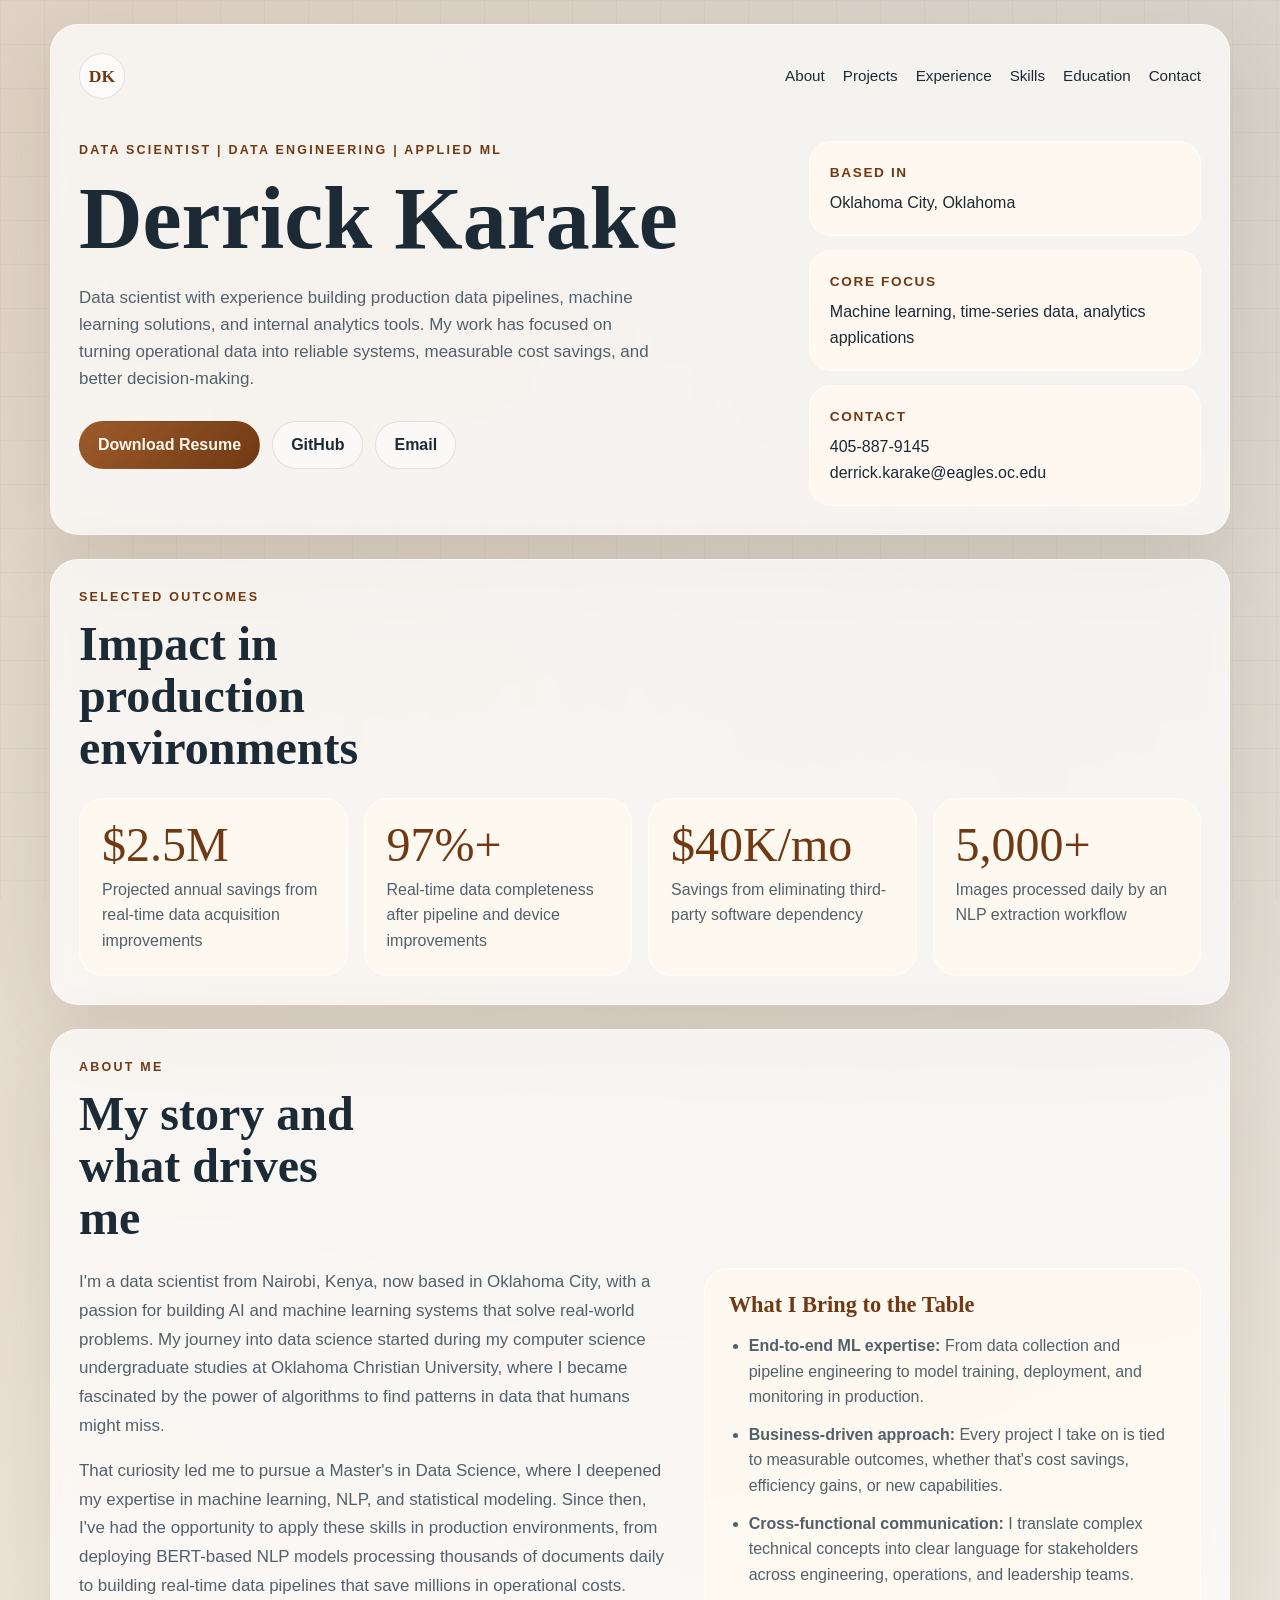
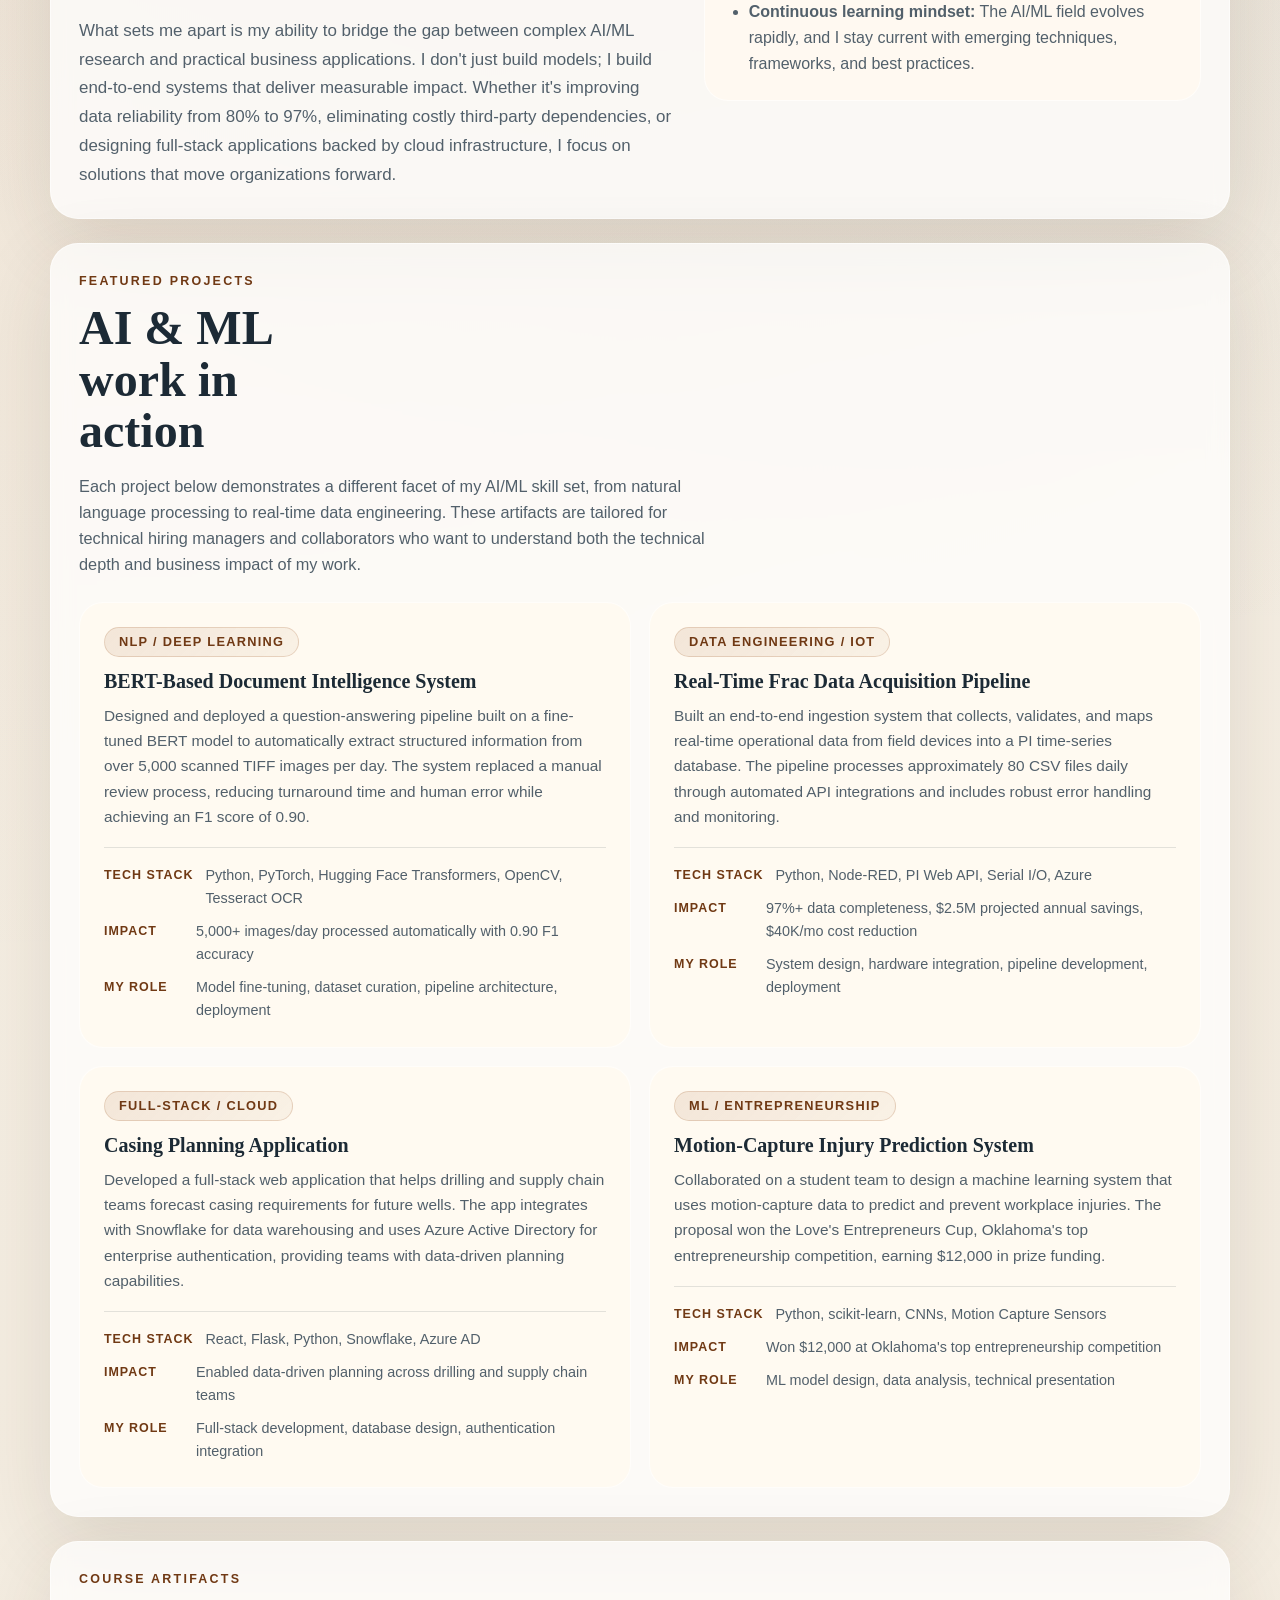
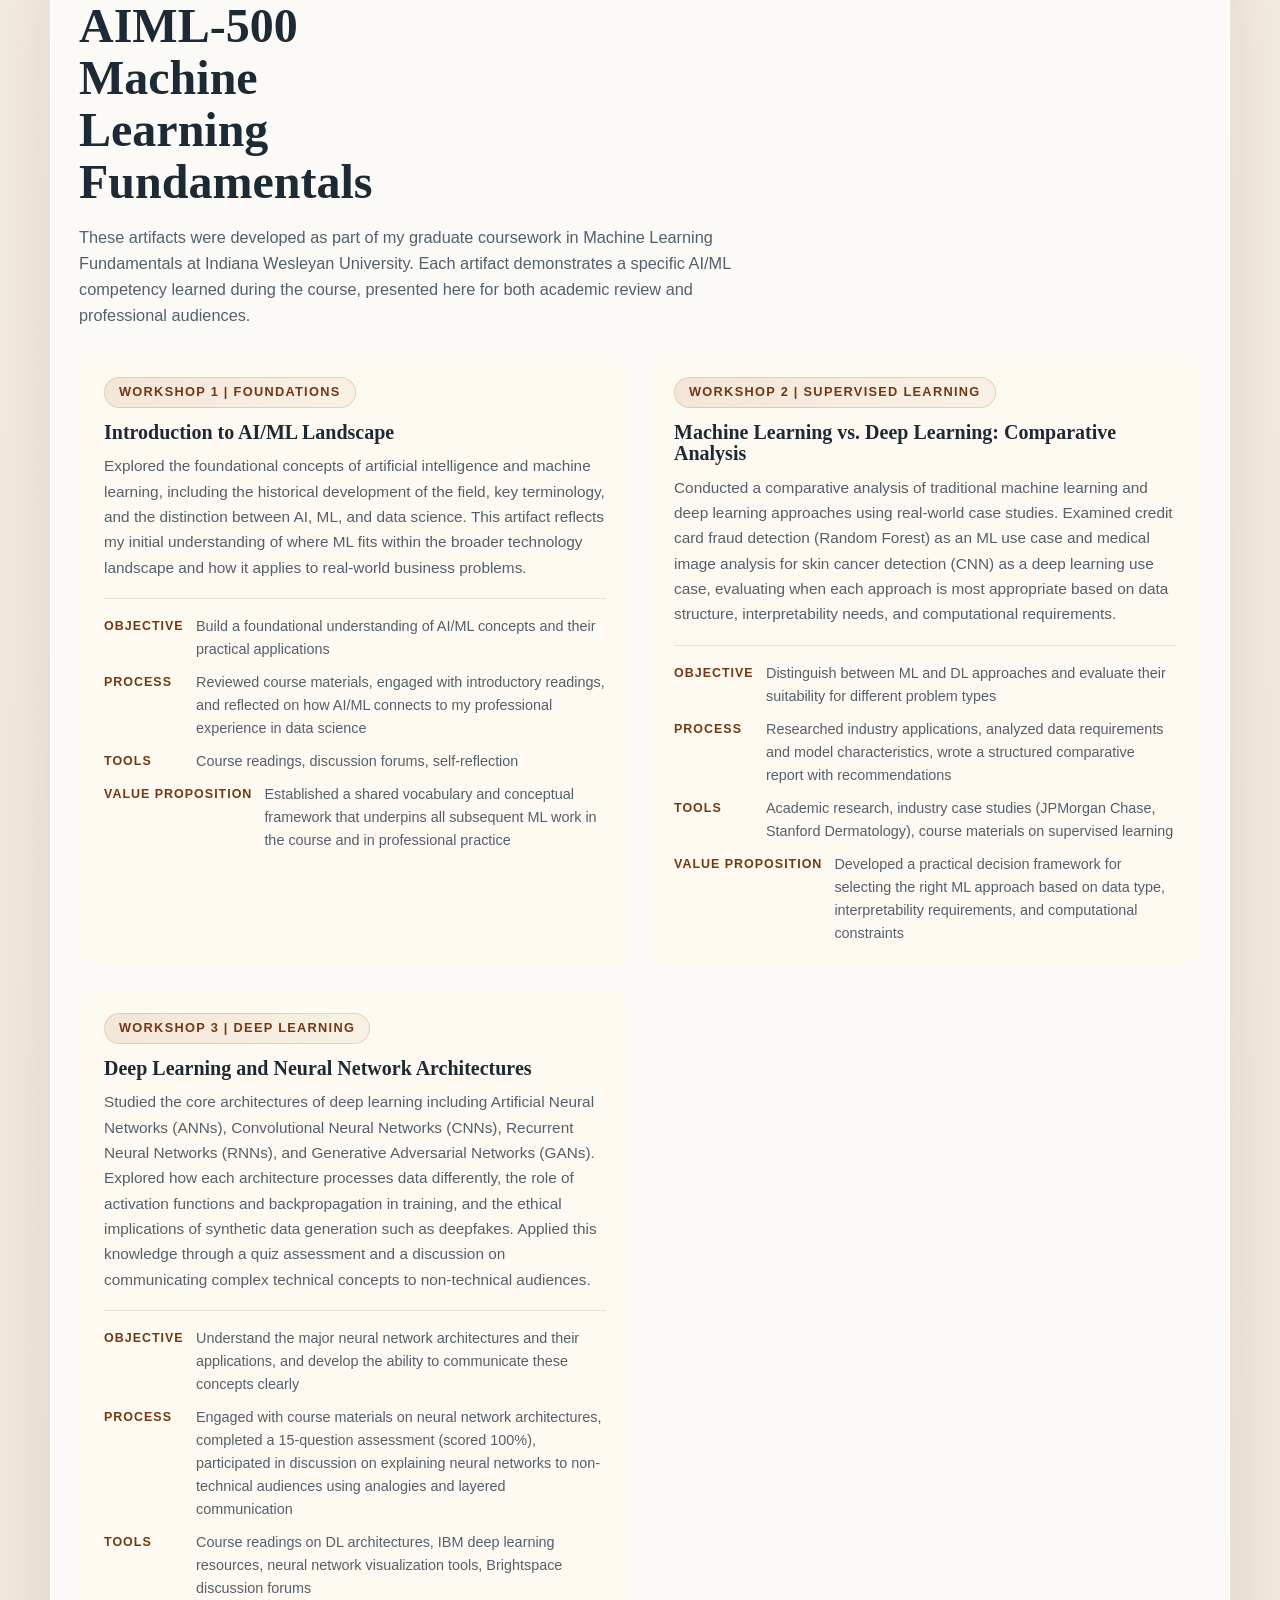
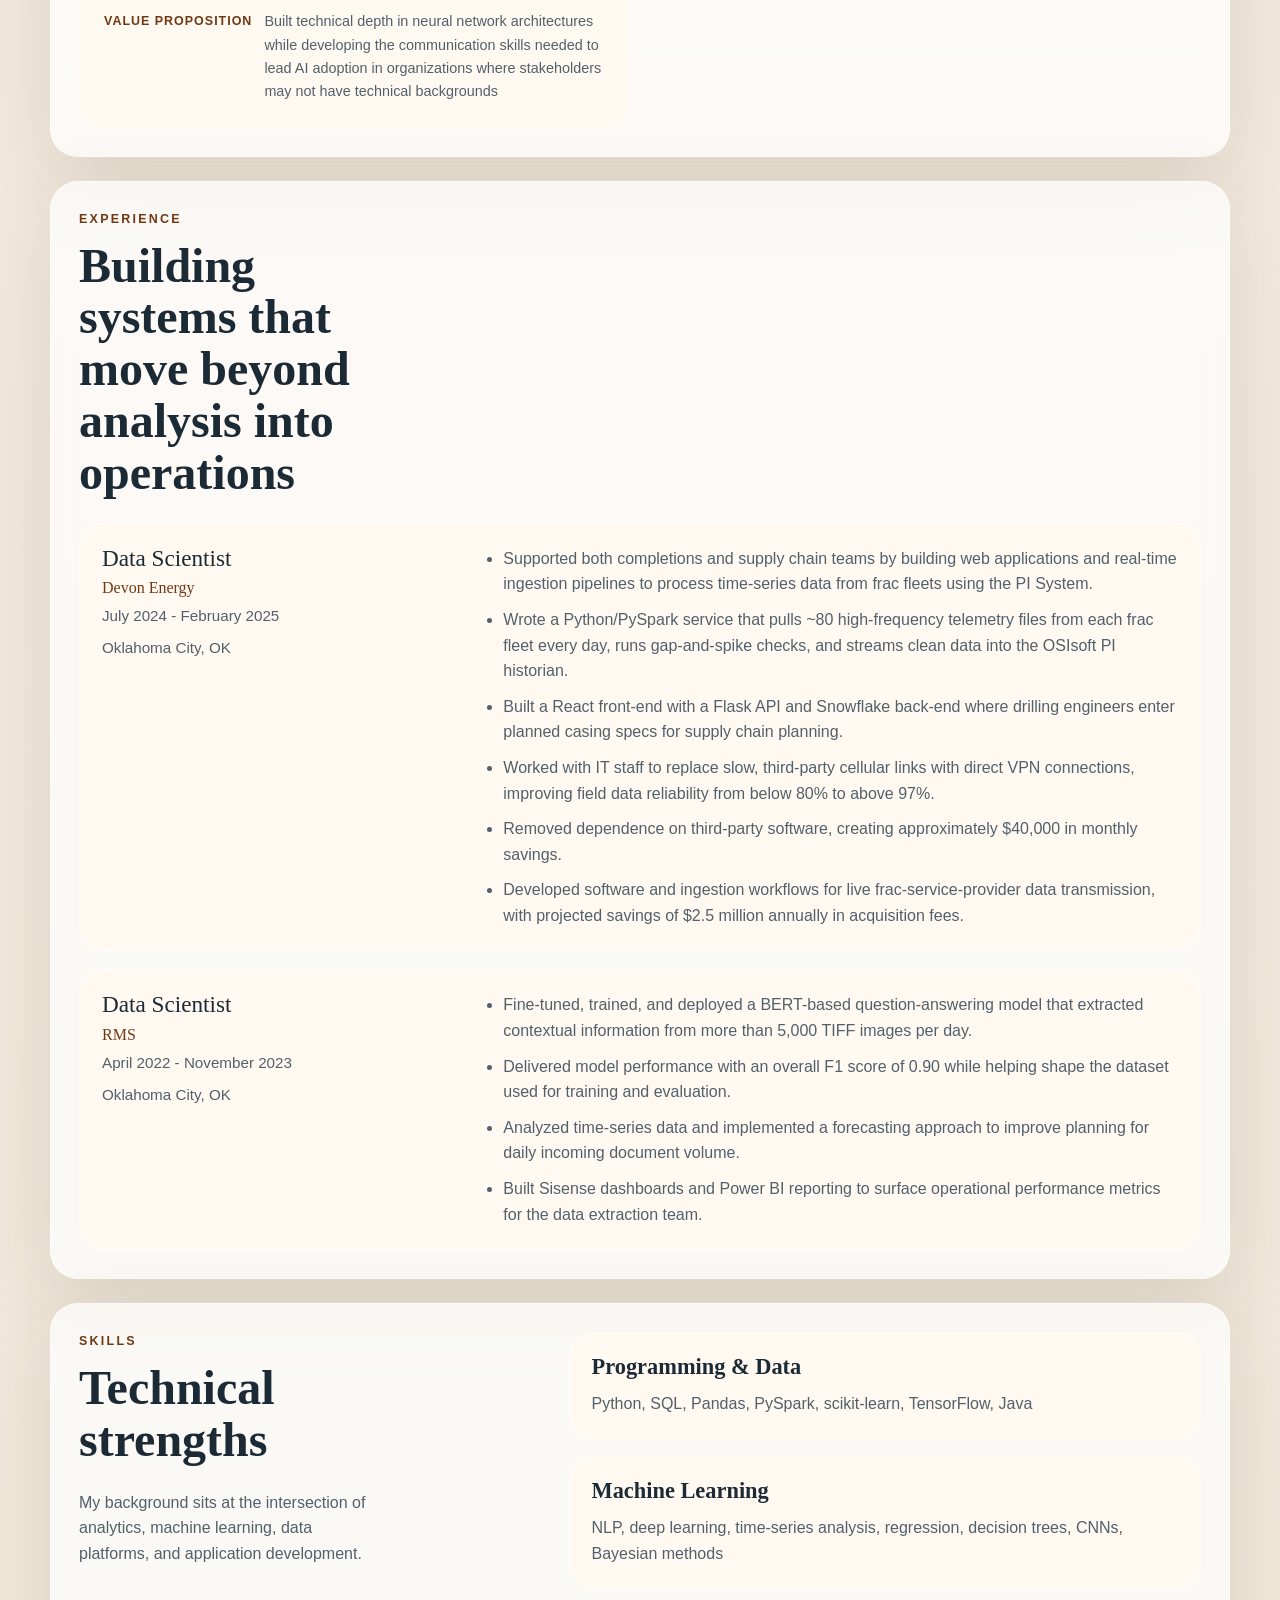
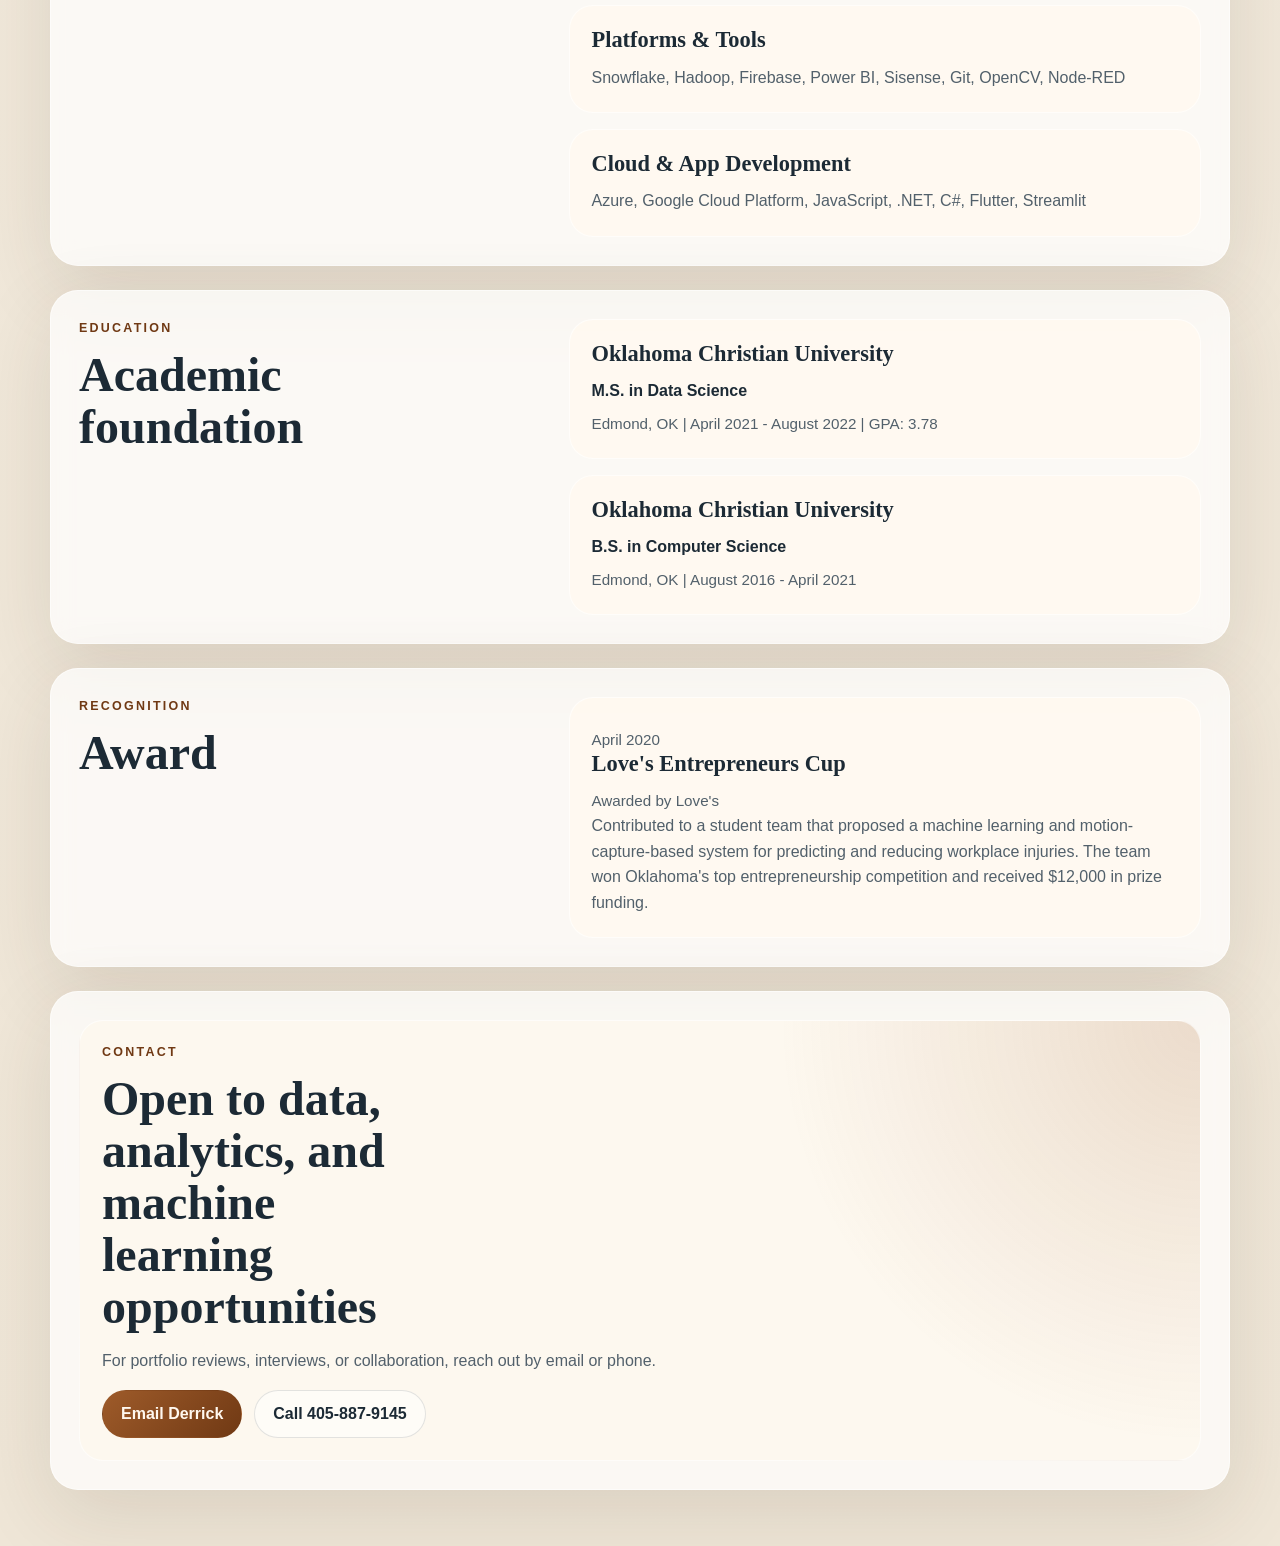
==== index.html @ adbef2c6 "Add Course Artifacts section with Workshop 1-3 artifacts" ====
<!DOCTYPE html>
<html lang="en">
  <head>
    <meta charset="UTF-8" />
    <meta name="viewport" content="width=device-width, initial-scale=1.0" />
    <title>Derrick Karake | Data Scientist Portfolio</title>
    <meta
      name="description"
      content="Portfolio website for Derrick Karake, a data scientist focused on machine learning, data engineering, and analytics applications."
    />
    <link rel="stylesheet" href="./styles.css" />
  </head>
  <body>
    <div class="page-shell">
      <header class="hero">
        <nav class="topbar" aria-label="Primary">
          <span class="brand">DK</span>
          <div class="topbar-links">
            <a href="#about">About</a>
            <a href="#projects">Projects</a>
            <a href="#experience">Experience</a>
            <a href="#skills">Skills</a>
            <a href="#education">Education</a>
            <a href="#contact">Contact</a>
          </div>
        </nav>

        <div class="hero-grid">
          <div class="hero-copy">
            <p class="eyebrow">Data Scientist | Data Engineering | Applied ML</p>
            <h1>Derrick Karake</h1>
            <p class="hero-summary">
              Data scientist with experience building production data pipelines,
              machine learning solutions, and internal analytics tools. My work
              has focused on turning operational data into reliable systems,
              measurable cost savings, and better decision-making.
            </p>

            <div class="hero-actions">
              <a class="button button-primary" href="./Derrick_Karake_Resume.pdf" target="_blank" rel="noreferrer">
                Download Resume
              </a>
              <a class="button button-secondary" href="https://github.com/derrickkarake" target="_blank" rel="noreferrer">
                GitHub
              </a>
              <a class="button button-secondary" href="mailto:derrick.karake@eagles.oc.edu">
                Email
              </a>
            </div>
          </div>

          <aside class="hero-panel">
            <div class="panel-card">
              <p class="panel-label">Based In</p>
              <p class="panel-value">Oklahoma City, Oklahoma</p>
            </div>
            <div class="panel-card">
              <p class="panel-label">Core Focus</p>
              <p class="panel-value">Machine learning, time-series data, analytics applications</p>
            </div>
            <div class="panel-card">
              <p class="panel-label">Contact</p>
              <p class="panel-value">
                <a href="tel:+14058879145">405-887-9145</a><br />
                <a href="mailto:derrick.karake@eagles.oc.edu">derrick.karake@eagles.oc.edu</a>
              </p>
            </div>
          </aside>
        </div>
      </header>

      <main>
        <section class="metrics-section" aria-label="Selected results">
          <div class="section-heading">
            <p class="eyebrow">Selected Outcomes</p>
            <h2>Impact in production environments</h2>
          </div>

          <div class="metrics-grid">
            <article class="metric-card">
              <p class="metric-value">$2.5M</p>
              <p class="metric-label">Projected annual savings from real-time data acquisition improvements</p>
            </article>
            <article class="metric-card">
              <p class="metric-value">97%+</p>
              <p class="metric-label">Real-time data completeness after pipeline and device improvements</p>
            </article>
            <article class="metric-card">
              <p class="metric-value">$40K/mo</p>
              <p class="metric-label">Savings from eliminating third-party software dependency</p>
            </article>
            <article class="metric-card">
              <p class="metric-value">5,000+</p>
              <p class="metric-label">Images processed daily by an NLP extraction workflow</p>
            </article>
          </div>
        </section>

        <section class="content-section" id="about">
          <div class="section-heading">
            <p class="eyebrow">About Me</p>
            <h2>My story and what drives me</h2>
          </div>
          <div class="about-content">
            <div class="about-narrative">
              <p>
                I'm a data scientist from Nairobi, Kenya, now based in Oklahoma City, with a passion for building AI and machine learning systems that solve real-world problems. My journey into data science started during my computer science undergraduate studies at Oklahoma Christian University, where I became fascinated by the power of algorithms to find patterns in data that humans might miss.
              </p>
              <p>
                That curiosity led me to pursue a Master's in Data Science, where I deepened my expertise in machine learning, NLP, and statistical modeling. Since then, I've had the opportunity to apply these skills in production environments, from deploying BERT-based NLP models processing thousands of documents daily to building real-time data pipelines that save millions in operational costs.
              </p>
              <p>
                What sets me apart is my ability to bridge the gap between complex AI/ML research and practical business applications. I don't just build models; I build end-to-end systems that deliver measurable impact. Whether it's improving data reliability from 80% to 97%, eliminating costly third-party dependencies, or designing full-stack applications backed by cloud infrastructure, I focus on solutions that move organizations forward.
              </p>
            </div>
            <div class="value-proposition">
              <h3>What I Bring to the Table</h3>
              <ul>
                <li><strong>End-to-end ML expertise:</strong> From data collection and pipeline engineering to model training, deployment, and monitoring in production.</li>
                <li><strong>Business-driven approach:</strong> Every project I take on is tied to measurable outcomes, whether that's cost savings, efficiency gains, or new capabilities.</li>
                <li><strong>Cross-functional communication:</strong> I translate complex technical concepts into clear language for stakeholders across engineering, operations, and leadership teams.</li>
                <li><strong>Continuous learning mindset:</strong> The AI/ML field evolves rapidly, and I stay current with emerging techniques, frameworks, and best practices.</li>
              </ul>
            </div>
          </div>
        </section>

        <section class="content-section" id="projects">
          <div class="section-heading">
            <p class="eyebrow">Featured Projects</p>
            <h2>AI &amp; ML work in action</h2>
          </div>
          <p class="section-intro">
            Each project below demonstrates a different facet of my AI/ML skill set, from natural language processing to real-time data engineering. These artifacts are tailored for technical hiring managers and collaborators who want to understand both the technical depth and business impact of my work.
          </p>

          <div class="projects-grid">
            <article class="project-card">
              <div class="project-tag">NLP / Deep Learning</div>
              <h3>BERT-Based Document Intelligence System</h3>
              <p class="project-description">
                Designed and deployed a question-answering pipeline built on a fine-tuned BERT model to automatically extract structured information from over 5,000 scanned TIFF images per day. The system replaced a manual review process, reducing turnaround time and human error while achieving an F1 score of 0.90.
              </p>
              <div class="project-details">
                <div class="detail-item">
                  <span class="detail-label">Tech Stack</span>
                  <span class="detail-value">Python, PyTorch, Hugging Face Transformers, OpenCV, Tesseract OCR</span>
                </div>
                <div class="detail-item">
                  <span class="detail-label">Impact</span>
                  <span class="detail-value">5,000+ images/day processed automatically with 0.90 F1 accuracy</span>
                </div>
                <div class="detail-item">
                  <span class="detail-label">My Role</span>
                  <span class="detail-value">Model fine-tuning, dataset curation, pipeline architecture, deployment</span>
                </div>
              </div>
            </article>

            <article class="project-card">
              <div class="project-tag">Data Engineering / IoT</div>
              <h3>Real-Time Frac Data Acquisition Pipeline</h3>
              <p class="project-description">
                Built an end-to-end ingestion system that collects, validates, and maps real-time operational data from field devices into a PI time-series database. The pipeline processes approximately 80 CSV files daily through automated API integrations and includes robust error handling and monitoring.
              </p>
              <div class="project-details">
                <div class="detail-item">
                  <span class="detail-label">Tech Stack</span>
                  <span class="detail-value">Python, Node-RED, PI Web API, Serial I/O, Azure</span>
                </div>
                <div class="detail-item">
                  <span class="detail-label">Impact</span>
                  <span class="detail-value">97%+ data completeness, $2.5M projected annual savings, $40K/mo cost reduction</span>
                </div>
                <div class="detail-item">
                  <span class="detail-label">My Role</span>
                  <span class="detail-value">System design, hardware integration, pipeline development, deployment</span>
                </div>
              </div>
            </article>

            <article class="project-card">
              <div class="project-tag">Full-Stack / Cloud</div>
              <h3>Casing Planning Application</h3>
              <p class="project-description">
                Developed a full-stack web application that helps drilling and supply chain teams forecast casing requirements for future wells. The app integrates with Snowflake for data warehousing and uses Azure Active Directory for enterprise authentication, providing teams with data-driven planning capabilities.
              </p>
              <div class="project-details">
                <div class="detail-item">
                  <span class="detail-label">Tech Stack</span>
                  <span class="detail-value">React, Flask, Python, Snowflake, Azure AD</span>
                </div>
                <div class="detail-item">
                  <span class="detail-label">Impact</span>
                  <span class="detail-value">Enabled data-driven planning across drilling and supply chain teams</span>
                </div>
                <div class="detail-item">
                  <span class="detail-label">My Role</span>
                  <span class="detail-value">Full-stack development, database design, authentication integration</span>
                </div>
              </div>
            </article>

            <article class="project-card">
              <div class="project-tag">ML / Entrepreneurship</div>
              <h3>Motion-Capture Injury Prediction System</h3>
              <p class="project-description">
                Collaborated on a student team to design a machine learning system that uses motion-capture data to predict and prevent workplace injuries. The proposal won the Love's Entrepreneurs Cup, Oklahoma's top entrepreneurship competition, earning $12,000 in prize funding.
              </p>
              <div class="project-details">
                <div class="detail-item">
                  <span class="detail-label">Tech Stack</span>
                  <span class="detail-value">Python, scikit-learn, CNNs, Motion Capture Sensors</span>
                </div>
                <div class="detail-item">
                  <span class="detail-label">Impact</span>
                  <span class="detail-value">Won $12,000 at Oklahoma's top entrepreneurship competition</span>
                </div>
                <div class="detail-item">
                  <span class="detail-label">My Role</span>
                  <span class="detail-value">ML model design, data analysis, technical presentation</span>
                </div>
              </div>
            </article>
          </div>
        </section>

        <section class="content-section" id="course-artifacts">
          <div class="section-heading">
            <p class="eyebrow">Course Artifacts</p>
            <h2>AIML-500 Machine Learning Fundamentals</h2>
          </div>
          <p class="section-intro">
            These artifacts were developed as part of my graduate coursework in Machine Learning Fundamentals at Indiana Wesleyan University. Each artifact demonstrates a specific AI/ML competency learned during the course, presented here for both academic review and professional audiences.
          </p>

          <div class="projects-grid">
            <article class="project-card">
              <div class="project-tag">Workshop 1 | Foundations</div>
              <h3>Introduction to AI/ML Landscape</h3>
              <p class="project-description">
                Explored the foundational concepts of artificial intelligence and machine learning, including the historical development of the field, key terminology, and the distinction between AI, ML, and data science. This artifact reflects my initial understanding of where ML fits within the broader technology landscape and how it applies to real-world business problems.
              </p>
              <div class="project-details">
                <div class="detail-item">
                  <span class="detail-label">Objective</span>
                  <span class="detail-value">Build a foundational understanding of AI/ML concepts and their practical applications</span>
                </div>
                <div class="detail-item">
                  <span class="detail-label">Process</span>
                  <span class="detail-value">Reviewed course materials, engaged with introductory readings, and reflected on how AI/ML connects to my professional experience in data science</span>
                </div>
                <div class="detail-item">
                  <span class="detail-label">Tools</span>
                  <span class="detail-value">Course readings, discussion forums, self-reflection</span>
                </div>
                <div class="detail-item">
                  <span class="detail-label">Value Proposition</span>
                  <span class="detail-value">Established a shared vocabulary and conceptual framework that underpins all subsequent ML work in the course and in professional practice</span>
                </div>
              </div>
            </article>

            <article class="project-card">
              <div class="project-tag">Workshop 2 | Supervised Learning</div>
              <h3>Machine Learning vs. Deep Learning: Comparative Analysis</h3>
              <p class="project-description">
                Conducted a comparative analysis of traditional machine learning and deep learning approaches using real-world case studies. Examined credit card fraud detection (Random Forest) as an ML use case and medical image analysis for skin cancer detection (CNN) as a deep learning use case, evaluating when each approach is most appropriate based on data structure, interpretability needs, and computational requirements.
              </p>
              <div class="project-details">
                <div class="detail-item">
                  <span class="detail-label">Objective</span>
                  <span class="detail-value">Distinguish between ML and DL approaches and evaluate their suitability for different problem types</span>
                </div>
                <div class="detail-item">
                  <span class="detail-label">Process</span>
                  <span class="detail-value">Researched industry applications, analyzed data requirements and model characteristics, wrote a structured comparative report with recommendations</span>
                </div>
                <div class="detail-item">
                  <span class="detail-label">Tools</span>
                  <span class="detail-value">Academic research, industry case studies (JPMorgan Chase, Stanford Dermatology), course materials on supervised learning</span>
                </div>
                <div class="detail-item">
                  <span class="detail-label">Value Proposition</span>
                  <span class="detail-value">Developed a practical decision framework for selecting the right ML approach based on data type, interpretability requirements, and computational constraints</span>
                </div>
              </div>
            </article>

            <article class="project-card">
              <div class="project-tag">Workshop 3 | Deep Learning</div>
              <h3>Deep Learning and Neural Network Architectures</h3>
              <p class="project-description">
                Studied the core architectures of deep learning including Artificial Neural Networks (ANNs), Convolutional Neural Networks (CNNs), Recurrent Neural Networks (RNNs), and Generative Adversarial Networks (GANs). Explored how each architecture processes data differently, the role of activation functions and backpropagation in training, and the ethical implications of synthetic data generation such as deepfakes. Applied this knowledge through a quiz assessment and a discussion on communicating complex technical concepts to non-technical audiences.
              </p>
              <div class="project-details">
                <div class="detail-item">
                  <span class="detail-label">Objective</span>
                  <span class="detail-value">Understand the major neural network architectures and their applications, and develop the ability to communicate these concepts clearly</span>
                </div>
                <div class="detail-item">
                  <span class="detail-label">Process</span>
                  <span class="detail-value">Engaged with course materials on neural network architectures, completed a 15-question assessment (scored 100%), participated in discussion on explaining neural networks to non-technical audiences using analogies and layered communication</span>
                </div>
                <div class="detail-item">
                  <span class="detail-label">Tools</span>
                  <span class="detail-value">Course readings on DL architectures, IBM deep learning resources, neural network visualization tools, Brightspace discussion forums</span>
                </div>
                <div class="detail-item">
                  <span class="detail-label">Value Proposition</span>
                  <span class="detail-value">Built technical depth in neural network architectures while developing the communication skills needed to lead AI adoption in organizations where stakeholders may not have technical backgrounds</span>
                </div>
              </div>
            </article>
          </div>
        </section>

        <section class="content-section" id="experience">
          <div class="section-heading">
            <p class="eyebrow">Experience</p>
            <h2>Building systems that move beyond analysis into operations</h2>
          </div>

          <div class="timeline">
            <article class="timeline-item">
              <div class="timeline-meta">
                <p class="role">Data Scientist</p>
                <p class="company">Devon Energy</p>
                <p class="dates">July 2024 - February 2025</p>
                <p class="location">Oklahoma City, OK</p>
              </div>
              <div class="timeline-body">
                <ul>
                  <li>Supported both completions and supply chain teams by building web applications and real-time ingestion pipelines to process time-series data from frac fleets using the PI System.</li>
                  <li>Wrote a Python/PySpark service that pulls ~80 high-frequency telemetry files from each frac fleet every day, runs gap-and-spike checks, and streams clean data into the OSIsoft PI historian.</li>
                  <li>Built a React front-end with a Flask API and Snowflake back-end where drilling engineers enter planned casing specs for supply chain planning.</li>
                  <li>Worked with IT staff to replace slow, third-party cellular links with direct VPN connections, improving field data reliability from below 80% to above 97%.</li>
                  <li>Removed dependence on third-party software, creating approximately $40,000 in monthly savings.</li>
                  <li>Developed software and ingestion workflows for live frac-service-provider data transmission, with projected savings of $2.5 million annually in acquisition fees.</li>
                </ul>
              </div>
            </article>

            <article class="timeline-item">
              <div class="timeline-meta">
                <p class="role">Data Scientist</p>
                <p class="company">RMS</p>
                <p class="dates">April 2022 - November 2023</p>
                <p class="location">Oklahoma City, OK</p>
              </div>
              <div class="timeline-body">
                <ul>
                  <li>Fine-tuned, trained, and deployed a BERT-based question-answering model that extracted contextual information from more than 5,000 TIFF images per day.</li>
                  <li>Delivered model performance with an overall F1 score of 0.90 while helping shape the dataset used for training and evaluation.</li>
                  <li>Analyzed time-series data and implemented a forecasting approach to improve planning for daily incoming document volume.</li>
                  <li>Built Sisense dashboards and Power BI reporting to surface operational performance metrics for the data extraction team.</li>
                </ul>
              </div>
            </article>
          </div>
        </section>

        <section class="content-section split-layout" id="skills">
          <div>
            <div class="section-heading">
              <p class="eyebrow">Skills</p>
              <h2>Technical strengths</h2>
            </div>
            <p class="section-copy">
              My background sits at the intersection of analytics, machine learning,
              data platforms, and application development.
            </p>
          </div>

          <div class="skill-groups">
            <article class="skill-card">
              <h3>Programming & Data</h3>
              <p>Python, SQL, Pandas, PySpark, scikit-learn, TensorFlow, Java</p>
            </article>
            <article class="skill-card">
              <h3>Machine Learning</h3>
              <p>NLP, deep learning, time-series analysis, regression, decision trees, CNNs, Bayesian methods</p>
            </article>
            <article class="skill-card">
              <h3>Platforms & Tools</h3>
              <p>Snowflake, Hadoop, Firebase, Power BI, Sisense, Git, OpenCV, Node-RED</p>
            </article>
            <article class="skill-card">
              <h3>Cloud & App Development</h3>
              <p>Azure, Google Cloud Platform, JavaScript, .NET, C#, Flutter, Streamlit</p>
            </article>
          </div>
        </section>

        <section class="content-section split-layout" id="education">
          <div>
            <div class="section-heading">
              <p class="eyebrow">Education</p>
              <h2>Academic foundation</h2>
            </div>
          </div>

          <div class="education-list">
            <article class="education-card">
              <h3>Oklahoma Christian University</h3>
              <p class="education-degree">M.S. in Data Science</p>
              <p class="education-meta">Edmond, OK | April 2021 - August 2022 | GPA: 3.78</p>
            </article>

            <article class="education-card">
              <h3>Oklahoma Christian University</h3>
              <p class="education-degree">B.S. in Computer Science</p>
              <p class="education-meta">Edmond, OK | August 2016 - April 2021</p>
            </article>
          </div>
        </section>

        <section class="content-section split-layout">
          <div>
            <div class="section-heading">
              <p class="eyebrow">Recognition</p>
              <h2>Award</h2>
            </div>
          </div>

          <article class="award-card">
            <p class="award-date">April 2020</p>
            <h3>Love's Entrepreneurs Cup</h3>
            <p class="award-meta">Awarded by Love's</p>
            <p>
              Contributed to a student team that proposed a machine learning and motion-capture-based system for predicting and reducing workplace injuries. The team won Oklahoma's top entrepreneurship competition and received $12,000 in prize funding.
            </p>
          </article>
        </section>

        <section class="content-section contact-section" id="contact">
          <div class="contact-card">
            <p class="eyebrow">Contact</p>
            <h2>Open to data, analytics, and machine learning opportunities</h2>
            <p>
              For portfolio reviews, interviews, or collaboration, reach out by email or phone.
            </p>
            <div class="hero-actions">
              <a class="button button-primary" href="mailto:derrick.karake@eagles.oc.edu">
                Email Derrick
              </a>
              <a class="button button-secondary" href="tel:+14058879145">
                Call 405-887-9145
              </a>
            </div>
          </div>
        </section>
      </main>
    </div>
  </body>
</html>
---- styles.css ----
:root {
  --bg: #f3efe7;
  --bg-soft: rgba(255, 255, 255, 0.72);
  --panel: rgba(255, 250, 240, 0.84);
  --panel-strong: #fdf8ef;
  --ink: #1c2a35;
  --ink-muted: #52606b;
  --accent: #9e5b2a;
  --accent-deep: #703914;
  --line: rgba(28, 42, 53, 0.12);
  --shadow: 0 24px 80px rgba(56, 43, 27, 0.12);
}

* {
  box-sizing: border-box;
}

html {
  scroll-behavior: smooth;
}

body {
  margin: 0;
  color: var(--ink);
  background:
    radial-gradient(circle at top left, rgba(158, 91, 42, 0.16), transparent 32%),
    radial-gradient(circle at top right, rgba(31, 79, 112, 0.12), transparent 28%),
    linear-gradient(180deg, #f7f1e7 0%, #efe6d7 100%);
  font-family: "Avenir Next", "Segoe UI", sans-serif;
  line-height: 1.6;
}

body::before {
  content: "";
  position: fixed;
  inset: 0;
  background-image:
    linear-gradient(rgba(28, 42, 53, 0.03) 1px, transparent 1px),
    linear-gradient(90deg, rgba(28, 42, 53, 0.03) 1px, transparent 1px);
  background-size: 44px 44px;
  pointer-events: none;
  z-index: -1;
}

a {
  color: inherit;
  text-decoration: none;
}

p,
li {
  color: var(--ink-muted);
}

.page-shell {
  width: min(1180px, calc(100% - 32px));
  margin: 24px auto 56px;
}

.hero,
.content-section,
.metrics-section {
  backdrop-filter: blur(10px);
  background: var(--bg-soft);
  border: 1px solid rgba(255, 255, 255, 0.55);
  border-radius: 28px;
  box-shadow: var(--shadow);
}

.hero {
  padding: 28px;
}

.topbar {
  display: flex;
  justify-content: space-between;
  align-items: center;
  gap: 16px;
  margin-bottom: 42px;
}

.brand {
  display: inline-flex;
  align-items: center;
  justify-content: center;
  width: 46px;
  height: 46px;
  border-radius: 50%;
  border: 1px solid var(--line);
  background: rgba(255, 255, 255, 0.65);
  color: var(--accent-deep);
  font-family: "Iowan Old Style", "Palatino Linotype", serif;
  font-size: 1.1rem;
  font-weight: 700;
}

.topbar-links {
  display: flex;
  flex-wrap: wrap;
  justify-content: flex-end;
  gap: 18px;
}

.topbar-links a {
  position: relative;
  color: var(--ink);
  font-size: 0.95rem;
}

.topbar-links a::after {
  content: "";
  position: absolute;
  left: 0;
  bottom: -4px;
  width: 100%;
  height: 1px;
  background: currentColor;
  transform: scaleX(0);
  transform-origin: left;
  transition: transform 180ms ease;
}

.topbar-links a:hover::after,
.topbar-links a:focus-visible::after {
  transform: scaleX(1);
}

.hero-grid {
  display: grid;
  grid-template-columns: minmax(0, 1.7fr) minmax(300px, 0.95fr);
  gap: 28px;
}

.eyebrow {
  margin: 0 0 10px;
  color: var(--accent-deep);
  text-transform: uppercase;
  letter-spacing: 0.18em;
  font-size: 0.78rem;
  font-weight: 700;
}

h1,
h2,
h3,
.role,
.company {
  margin: 0;
  color: var(--ink);
  font-family: "Iowan Old Style", "Palatino Linotype", serif;
  line-height: 1.08;
}

h1 {
  font-size: clamp(3rem, 7vw, 5.5rem);
  margin-bottom: 18px;
}

h2 {
  font-size: clamp(2rem, 4vw, 3rem);
  max-width: 12ch;
}

h3 {
  font-size: 1.4rem;
  margin-bottom: 12px;
}

.hero-summary {
  max-width: 62ch;
  font-size: 1.06rem;
  margin-bottom: 28px;
}

.hero-actions {
  display: flex;
  flex-wrap: wrap;
  gap: 12px;
}

.button {
  display: inline-flex;
  align-items: center;
  justify-content: center;
  min-height: 48px;
  padding: 0 18px;
  border-radius: 999px;
  border: 1px solid transparent;
  font-weight: 600;
  transition:
    transform 180ms ease,
    background-color 180ms ease,
    border-color 180ms ease;
}

.button:hover,
.button:focus-visible {
  transform: translateY(-1px);
}

.button-primary {
  background: linear-gradient(135deg, var(--accent) 0%, var(--accent-deep) 100%);
  color: #fff8ef;
}

.button-secondary {
  background: rgba(255, 255, 255, 0.52);
  border-color: var(--line);
  color: var(--ink);
}

.hero-panel {
  display: grid;
  gap: 14px;
}

.panel-card {
  padding: 20px;
  background: var(--panel);
  border: 1px solid rgba(255, 255, 255, 0.6);
  border-radius: 22px;
}

.panel-label {
  margin: 0 0 6px;
  color: var(--accent-deep);
  font-size: 0.85rem;
  font-weight: 700;
  text-transform: uppercase;
  letter-spacing: 0.12em;
}

.panel-value {
  margin: 0;
  color: var(--ink);
  font-size: 1rem;
}

.metrics-section,
.content-section {
  margin-top: 24px;
  padding: 28px;
}

.section-heading {
  margin-bottom: 24px;
}

.metrics-grid {
  display: grid;
  grid-template-columns: repeat(4, minmax(0, 1fr));
  gap: 16px;
}

.metric-card,
.skill-card,
.education-card,
.award-card,
.contact-card,
.timeline-item {
  background: var(--panel);
  border: 1px solid rgba(255, 255, 255, 0.62);
  border-radius: 24px;
  padding: 22px;
}

.metric-value {
  margin: 0 0 8px;
  color: var(--accent-deep);
  font-family: "Iowan Old Style", "Palatino Linotype", serif;
  font-size: clamp(2rem, 5vw, 3rem);
  line-height: 1;
}

.metric-label {
  margin: 0;
}

.timeline {
  display: grid;
  gap: 18px;
}

.timeline-item {
  display: grid;
  grid-template-columns: minmax(200px, 0.75fr) minmax(0, 1.45fr);
  gap: 22px;
}

.role {
  font-size: 1.45rem;
}

.company {
  color: var(--accent-deep);
  font-size: 1rem;
  margin-top: 8px;
}

.dates,
.location,
.education-meta,
.award-date,
.award-meta {
  margin: 8px 0 0;
  font-size: 0.95rem;
}

.timeline-body ul {
  margin: 0;
  padding-left: 20px;
}

.timeline-body li + li {
  margin-top: 10px;
}

.split-layout {
  display: grid;
  grid-template-columns: minmax(0, 0.85fr) minmax(0, 1.15fr);
  gap: 22px;
  align-items: start;
}

.section-copy {
  max-width: 34ch;
  margin: 0;
}

.skill-groups,
.education-list {
  display: grid;
  gap: 16px;
}

.skill-card p,
.education-degree,
.award-card p:last-child {
  margin: 0;
}

.education-degree {
  color: var(--ink);
  font-weight: 600;
}

.contact-card {
  background:
    radial-gradient(circle at top right, rgba(158, 91, 42, 0.18), transparent 35%),
    var(--panel-strong);
}

.hero,
.metrics-section,
.content-section {
  animation: rise 560ms ease both;
}

@keyframes rise {
  from {
    opacity: 0;
    transform: translateY(18px);
  }
  to {
    opacity: 1;
    transform: translateY(0);
  }
}

/* About Section */
.about-content {
  display: grid;
  grid-template-columns: 1.2fr 1fr;
  gap: 28px;
  align-items: start;
}

.about-narrative p {
  margin: 0 0 16px;
  font-size: 1.06rem;
  line-height: 1.7;
}

.about-narrative p:last-child {
  margin-bottom: 0;
}

.value-proposition {
  background: var(--panel);
  border: 1px solid rgba(255, 255, 255, 0.62);
  border-radius: 24px;
  padding: 24px;
}

.value-proposition h3 {
  margin-bottom: 16px;
  color: var(--accent-deep);
}

.value-proposition ul {
  margin: 0;
  padding-left: 20px;
}

.value-proposition li {
  margin-bottom: 12px;
  line-height: 1.6;
}

.value-proposition li:last-child {
  margin-bottom: 0;
}

/* Projects Section */
.section-intro {
  max-width: 72ch;
  margin: -8px 0 24px;
  font-size: 1.02rem;
  color: var(--ink-muted);
}

.projects-grid {
  display: grid;
  grid-template-columns: repeat(2, 1fr);
  gap: 18px;
}

.project-card {
  background: var(--panel);
  border: 1px solid rgba(255, 255, 255, 0.62);
  border-radius: 24px;
  padding: 24px;
  transition: transform 180ms ease, box-shadow 180ms ease;
}

.project-card:hover {
  transform: translateY(-3px);
  box-shadow: 0 12px 40px rgba(56, 43, 27, 0.14);
}

.project-tag {
  display: inline-block;
  padding: 4px 14px;
  margin-bottom: 14px;
  background: linear-gradient(135deg, rgba(158, 91, 42, 0.12), rgba(158, 91, 42, 0.06));
  border: 1px solid rgba(158, 91, 42, 0.2);
  border-radius: 999px;
  color: var(--accent-deep);
  font-size: 0.8rem;
  font-weight: 700;
  text-transform: uppercase;
  letter-spacing: 0.1em;
}

.project-card h3 {
  font-size: 1.25rem;
  margin-bottom: 10px;
}

.project-description {
  margin: 0 0 18px;
  font-size: 0.96rem;
  line-height: 1.65;
}

.project-details {
  display: flex;
  flex-direction: column;
  gap: 10px;
  padding-top: 16px;
  border-top: 1px solid var(--line);
}

.detail-item {
  display: flex;
  gap: 12px;
  font-size: 0.9rem;
}

.detail-label {
  flex-shrink: 0;
  min-width: 80px;
  color: var(--accent-deep);
  font-weight: 700;
  font-size: 0.78rem;
  text-transform: uppercase;
  letter-spacing: 0.08em;
  padding-top: 2px;
}

.detail-value {
  color: var(--ink-muted);
}

@media (max-width: 920px) {
  .hero-grid,
  .timeline-item,
  .split-layout,
  .metrics-grid,
  .about-content,
  .projects-grid {
    grid-template-columns: 1fr;
  }

  h2 {
    max-width: none;
  }
}

@media (max-width: 640px) {
  .page-shell {
    width: min(100% - 18px, 100%);
    margin: 10px auto 30px;
  }

  .hero,
  .metrics-section,
  .content-section {
    padding: 20px;
    border-radius: 22px;
  }

  .topbar {
    margin-bottom: 28px;
  }

  .topbar-links {
    gap: 12px;
  }

  h1 {
    font-size: clamp(2.5rem, 16vw, 4rem);
  }
}

@media (prefers-reduced-motion: reduce) {
  html {
    scroll-behavior: auto;
  }

  *,
  *::before,
  *::after {
    animation: none !important;
    transition: none !important;
  }
}
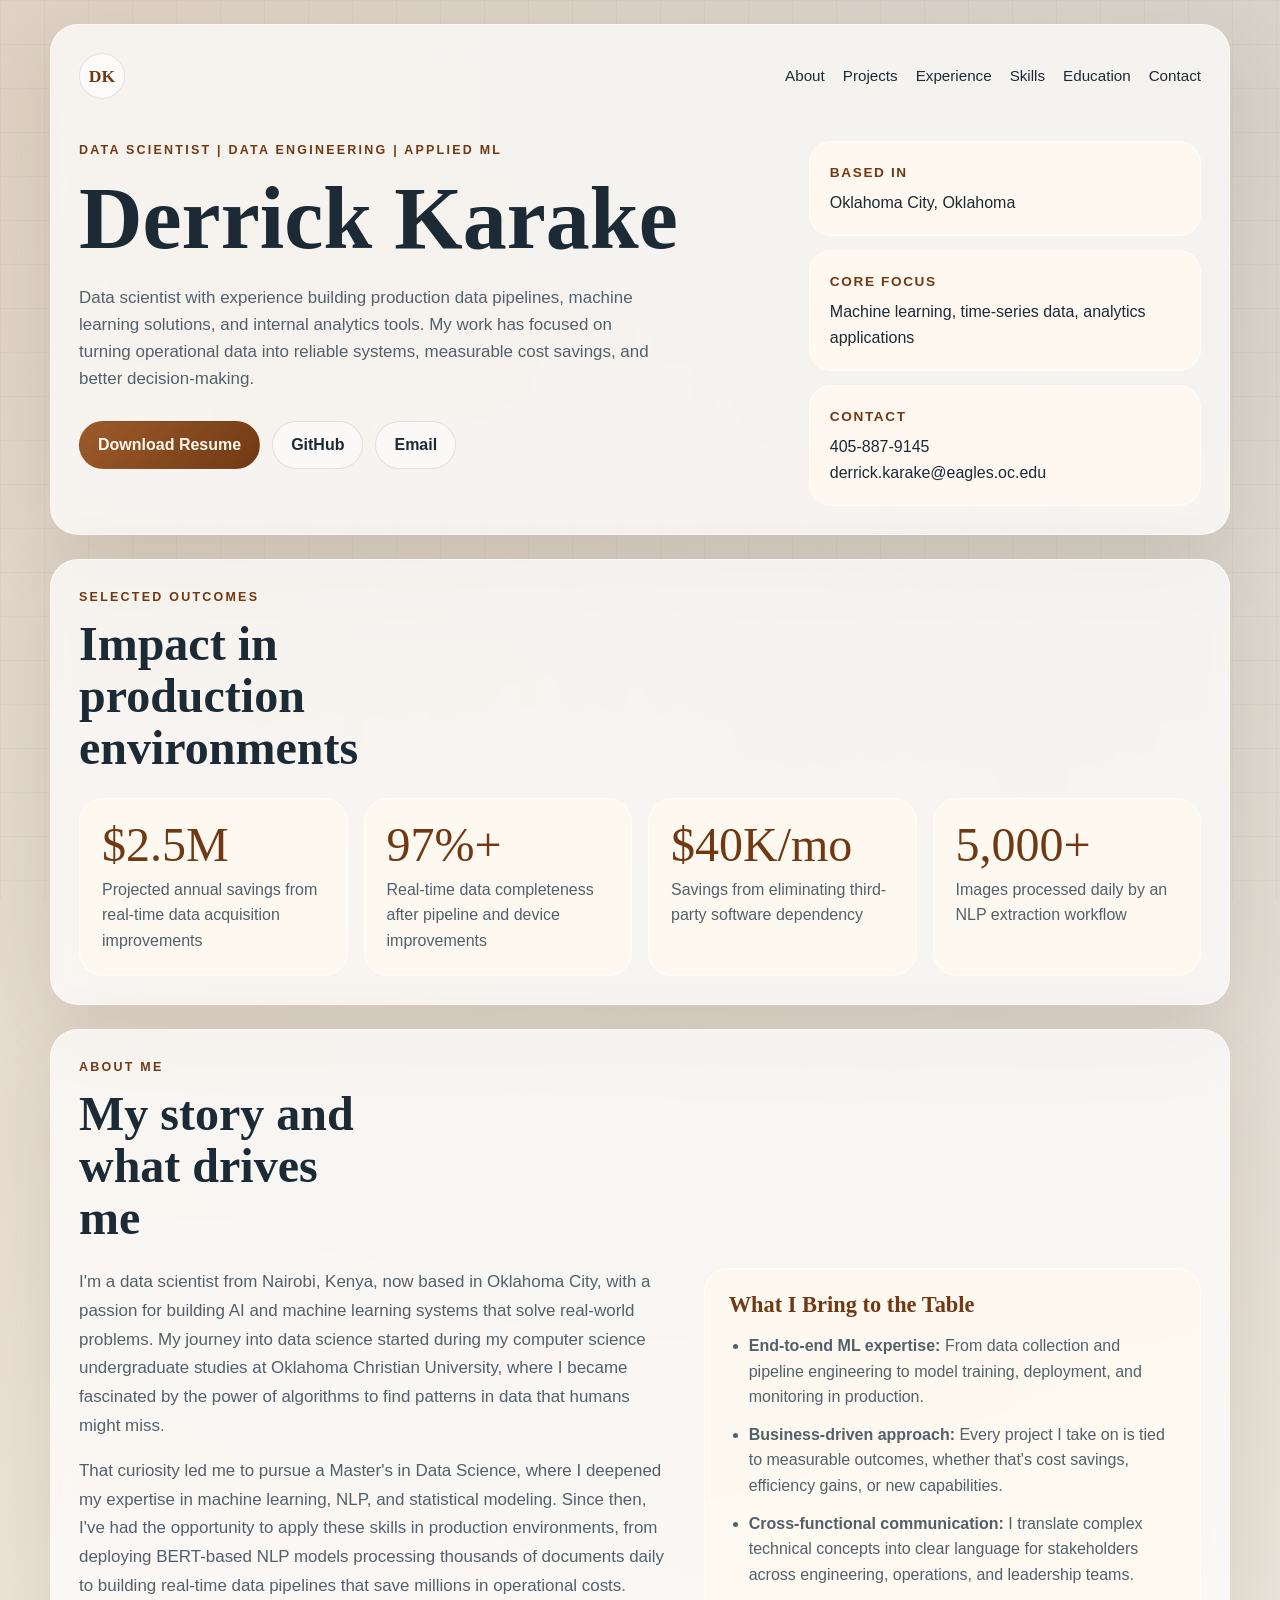
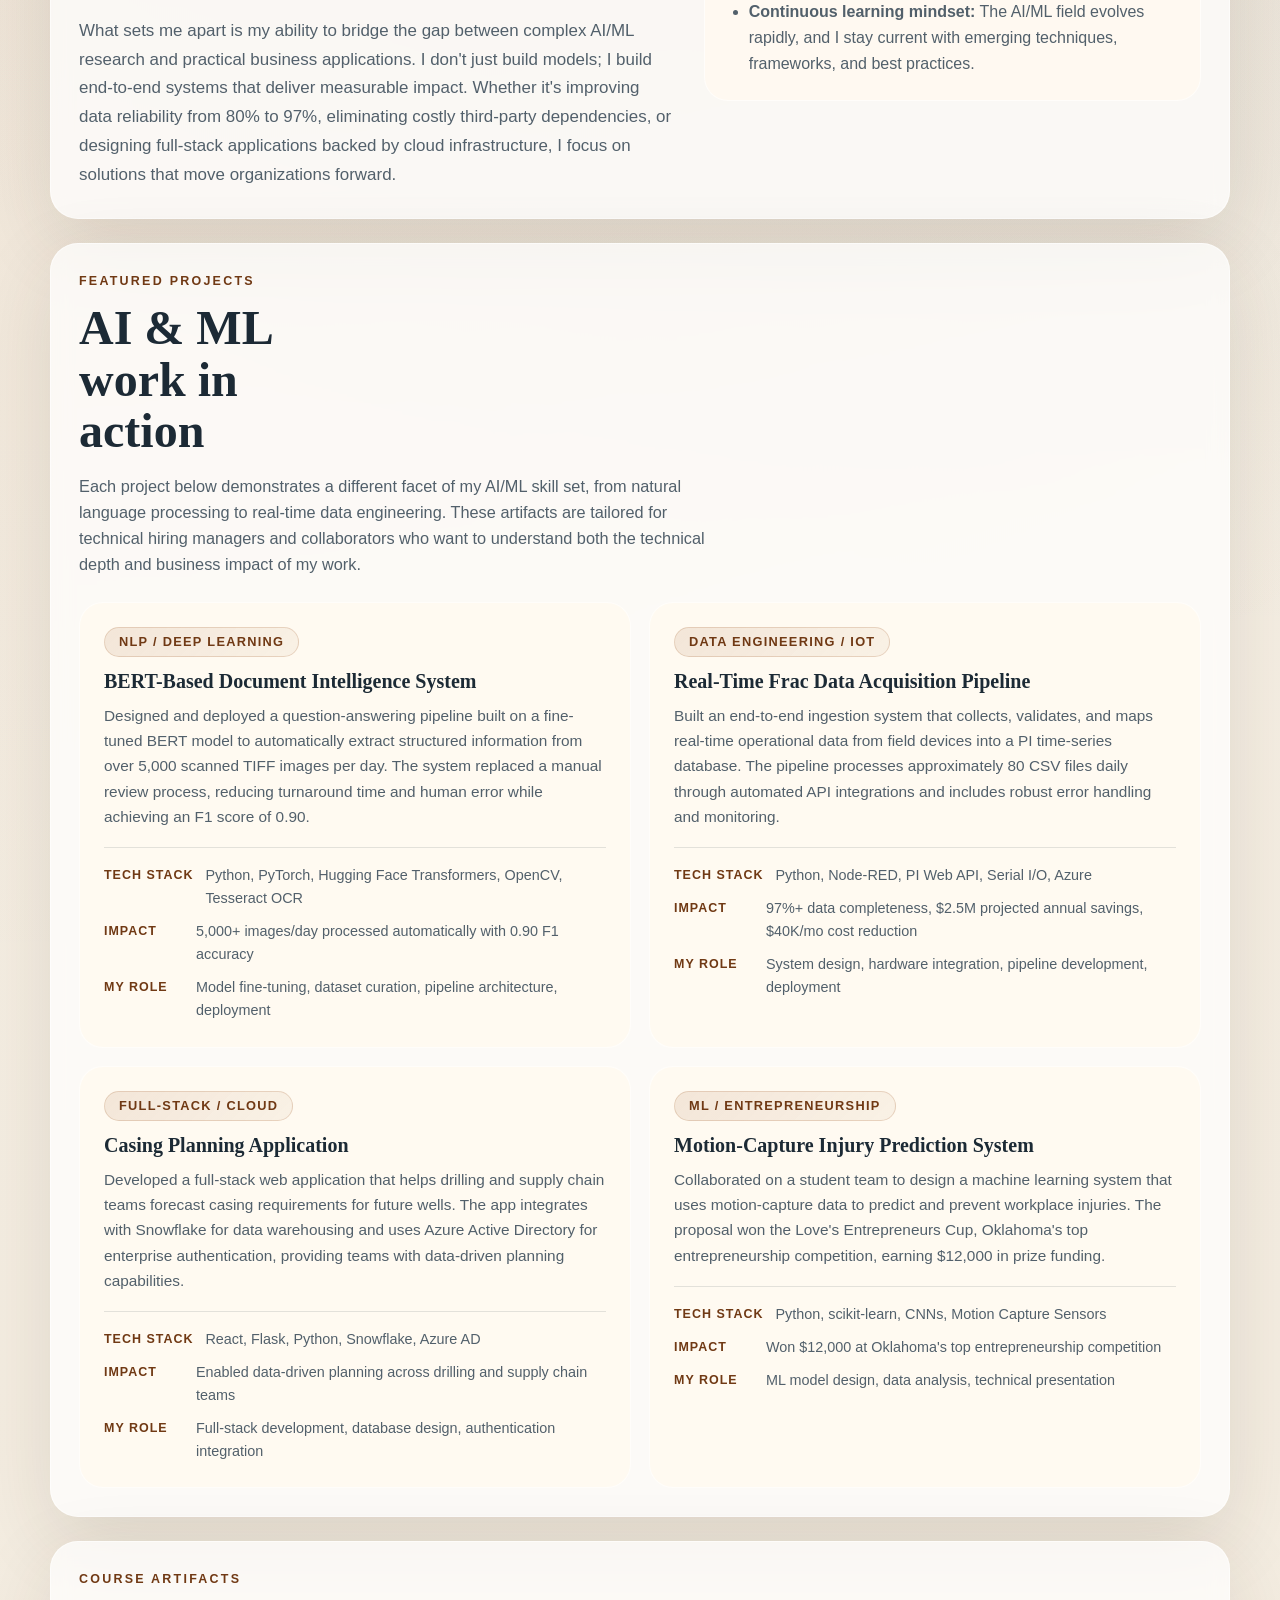
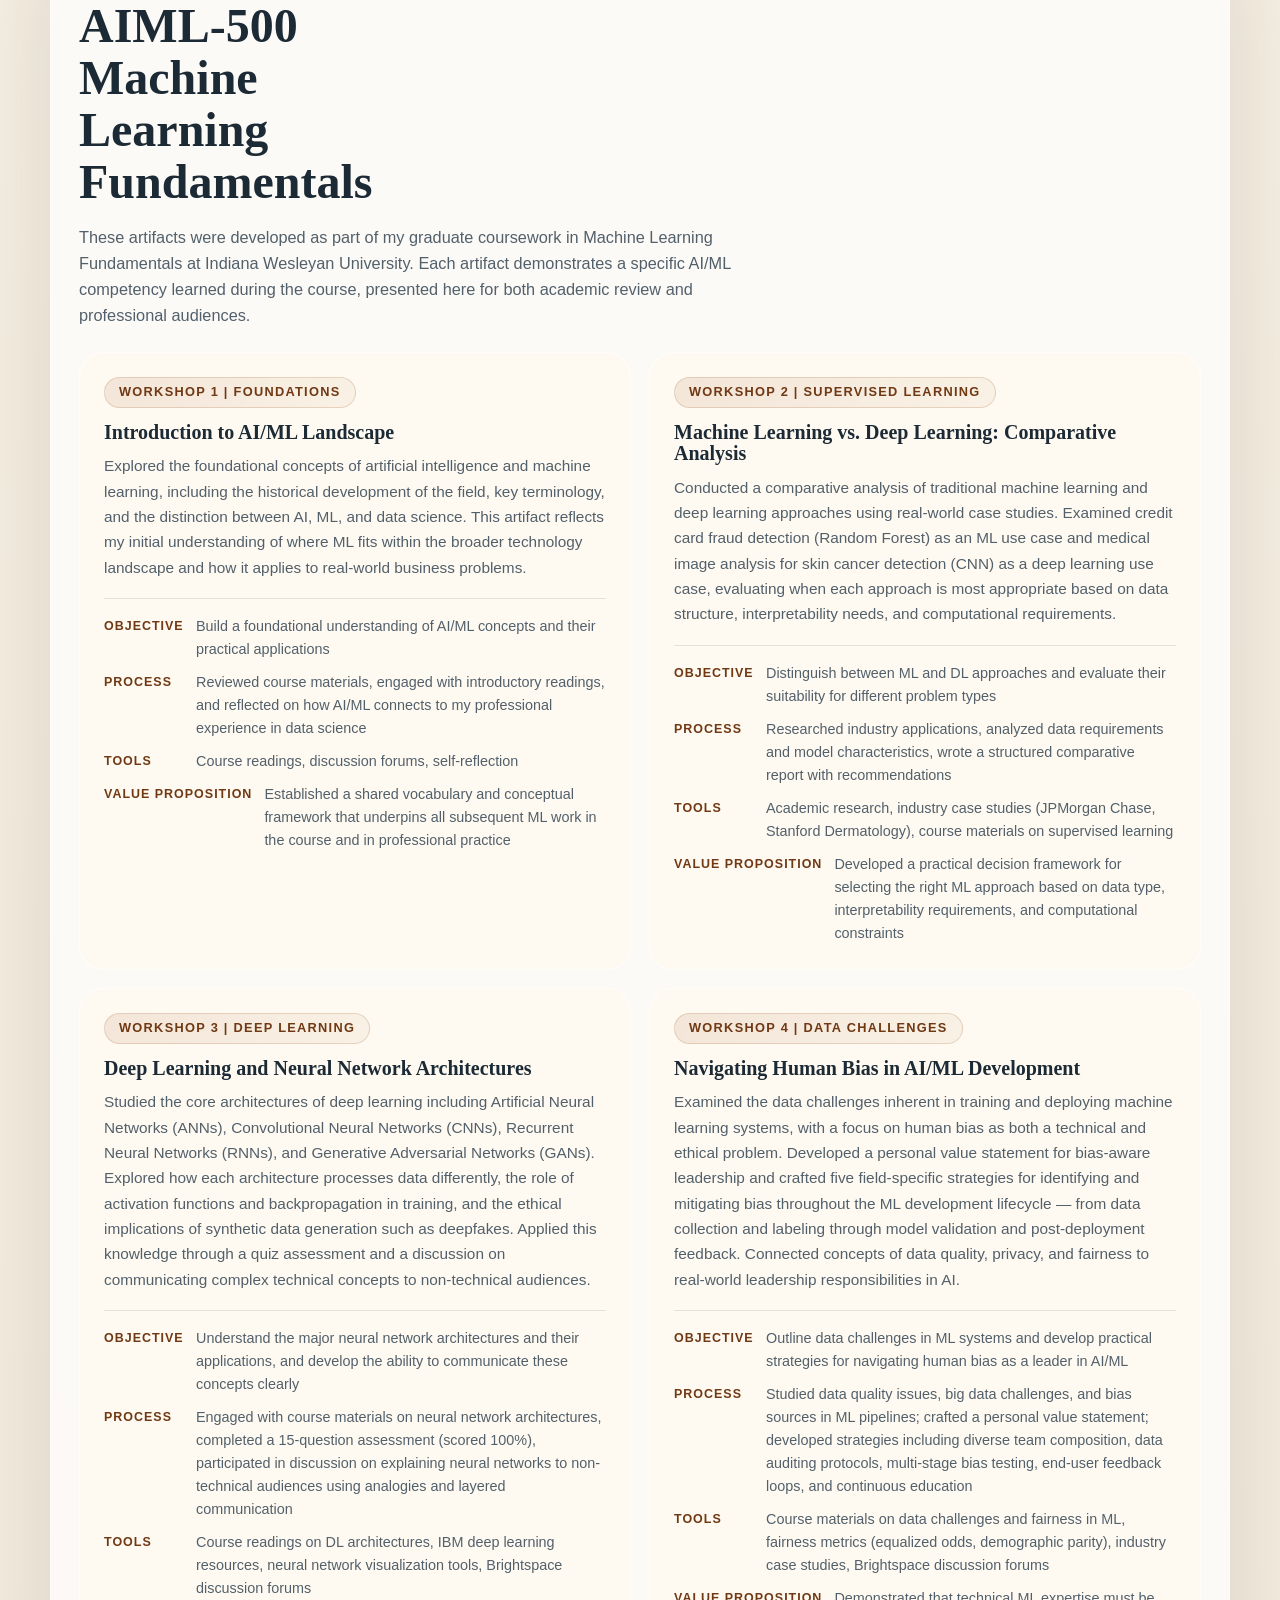
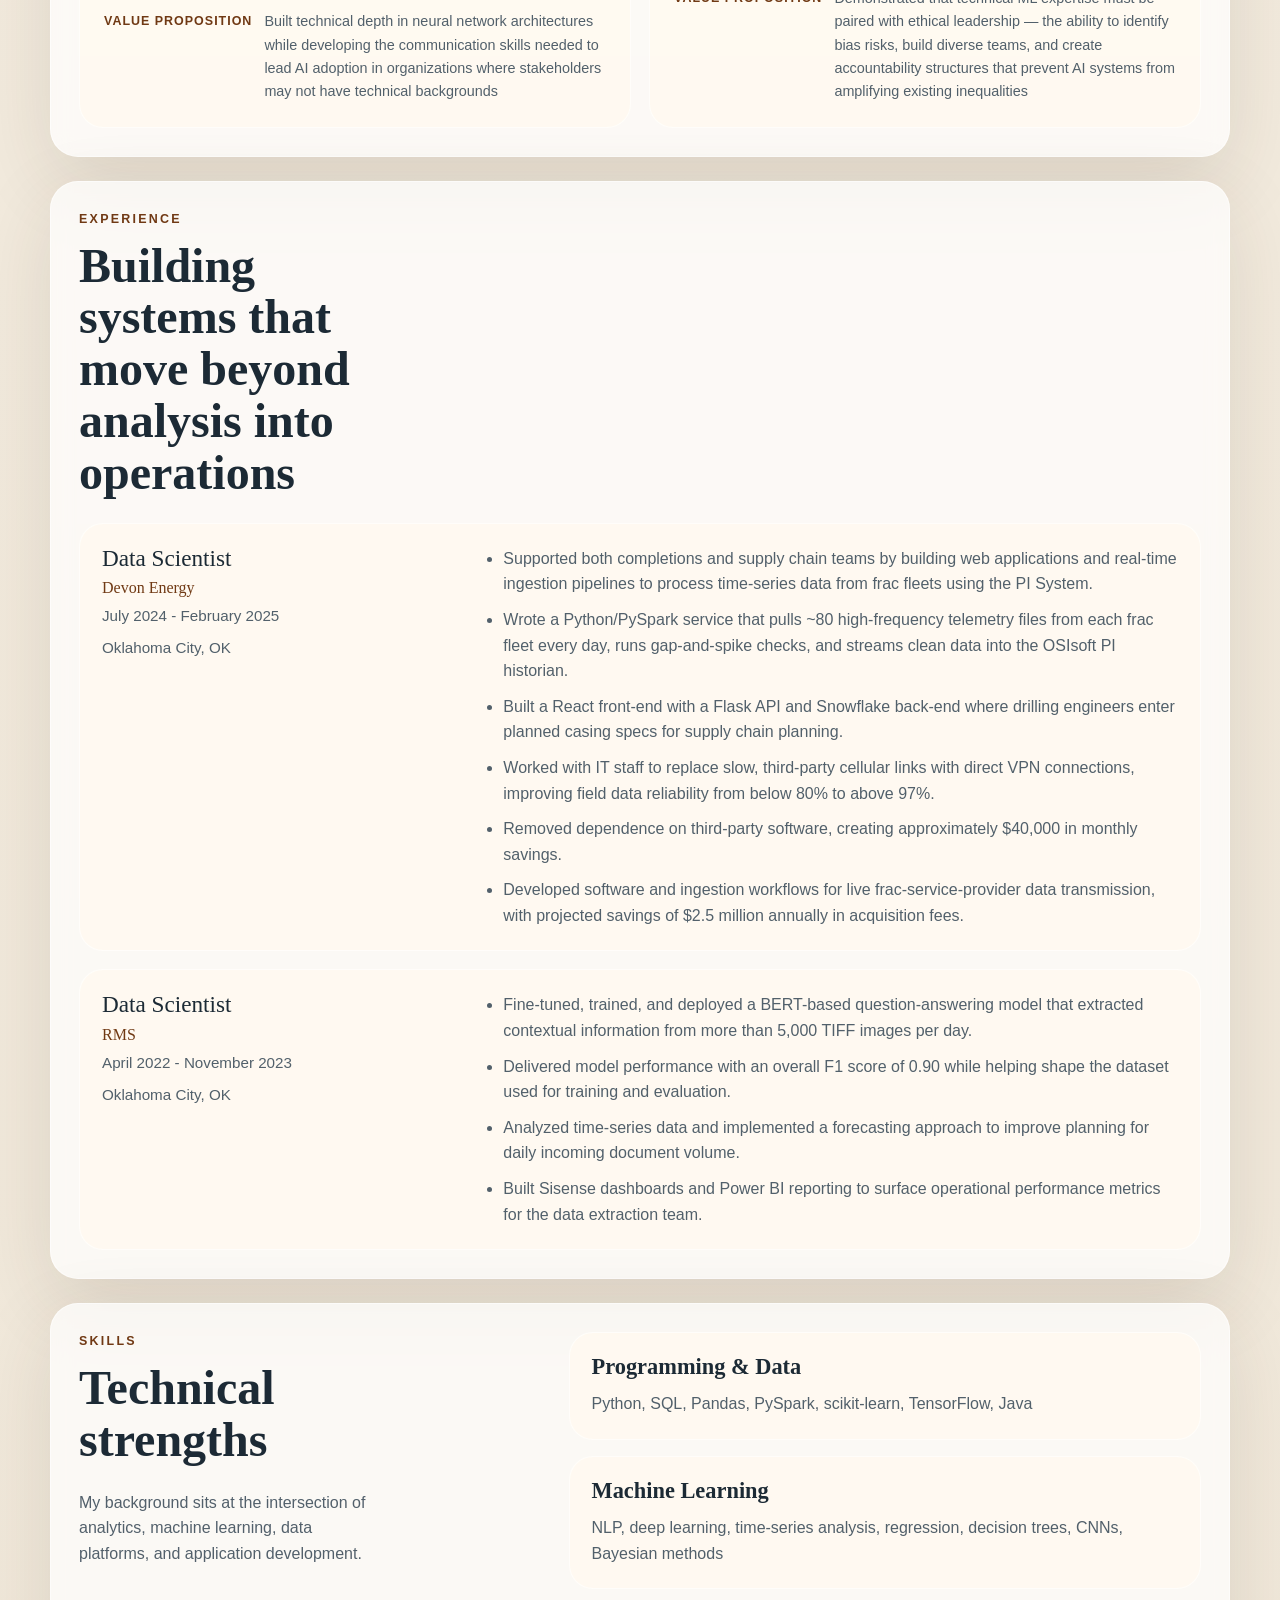
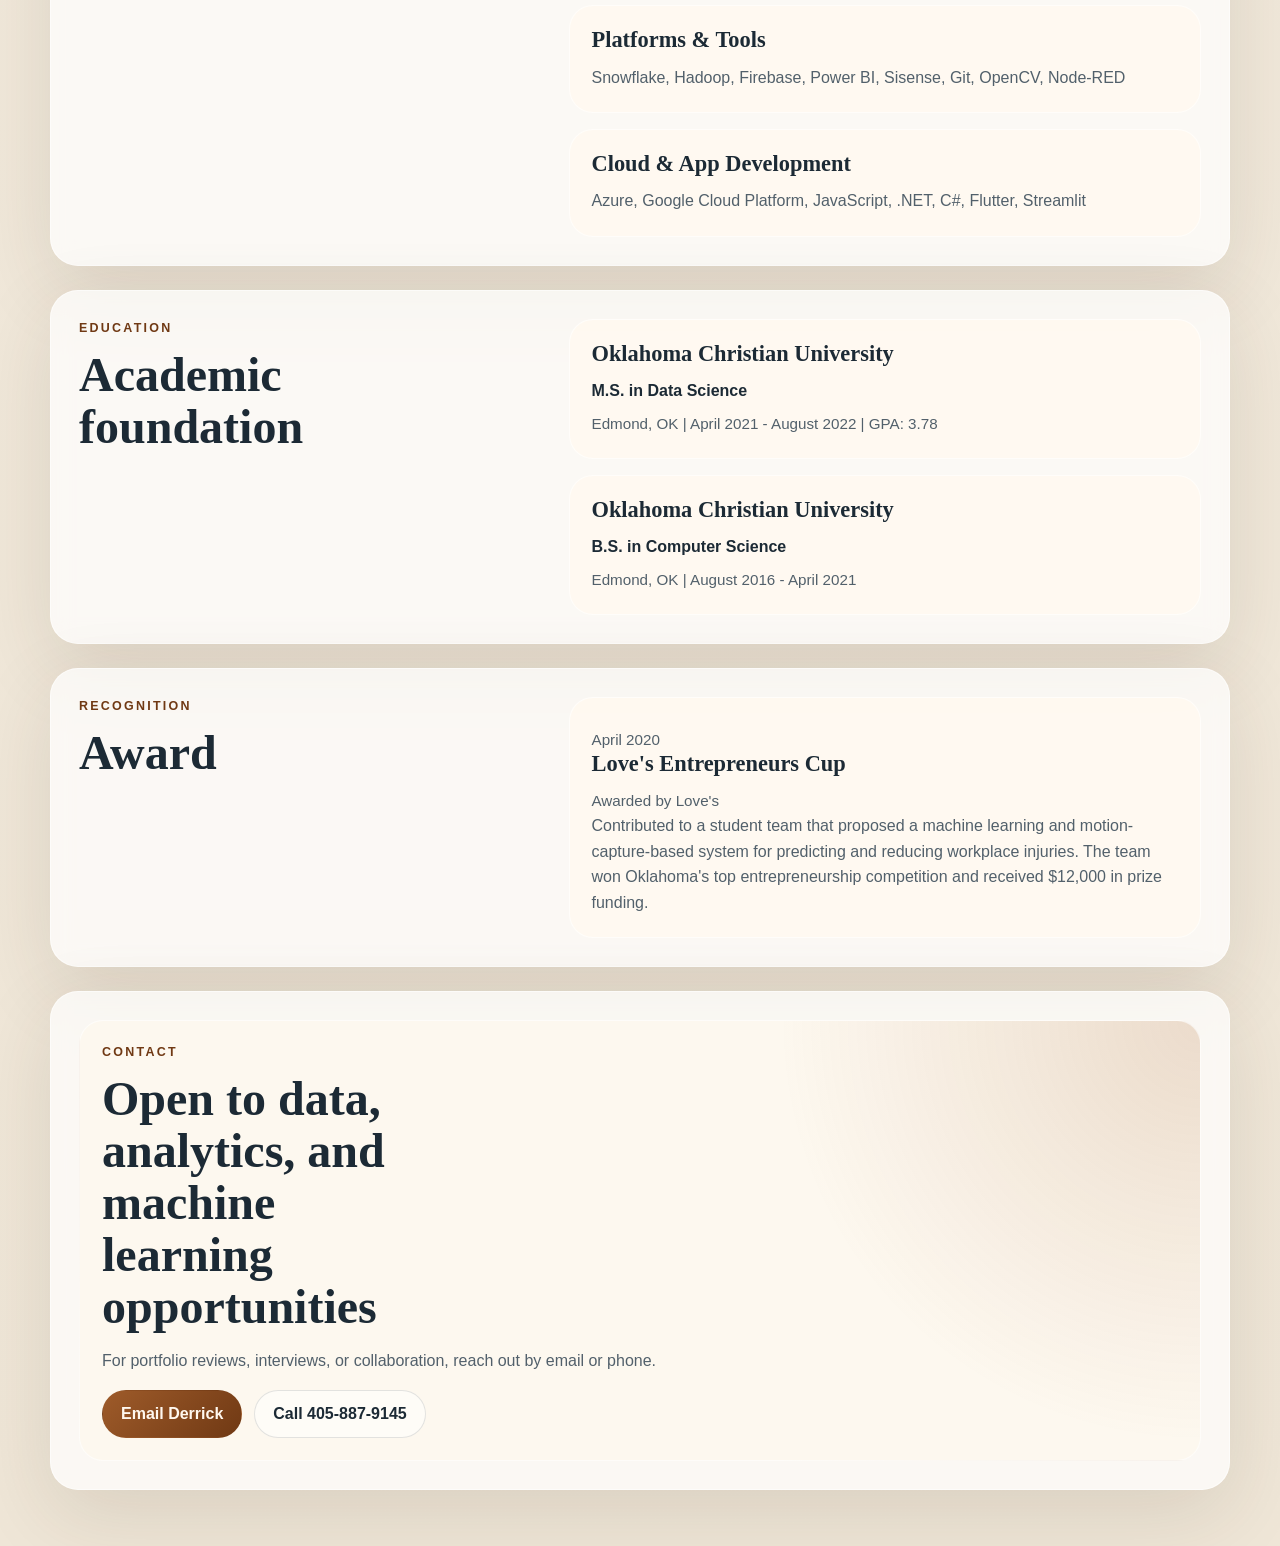
==== commit 2c9c2cf4: "Add Workshop 4 course artifact: Navigating Human Bias in AI/ML Added Workshop 4 artifact card to the" ====
--- a/index.html
+++ b/index.html
@@ -312,6 +312,32 @@
                 </div>
               </div>
             </article>
+
+            <article class="project-card">
+              <div class="project-tag">Workshop 4 | Data Challenges</div>
+              <h3>Navigating Human Bias in AI/ML Development</h3>
+              <p class="project-description">
+                Examined the data challenges inherent in training and deploying machine learning systems, with a focus on human bias as both a technical and ethical problem. Developed a personal value statement for bias-aware leadership and crafted five field-specific strategies for identifying and mitigating bias throughout the ML development lifecycle — from data collection and labeling through model validation and post-deployment feedback. Connected concepts of data quality, privacy, and fairness to real-world leadership responsibilities in AI.
+              </p>
+              <div class="project-details">
+                <div class="detail-item">
+                  <span class="detail-label">Objective</span>
+                  <span class="detail-value">Outline data challenges in ML systems and develop practical strategies for navigating human bias as a leader in AI/ML</span>
+                </div>
+                <div class="detail-item">
+                  <span class="detail-label">Process</span>
+                  <span class="detail-value">Studied data quality issues, big data challenges, and bias sources in ML pipelines; crafted a personal value statement; developed strategies including diverse team composition, data auditing protocols, multi-stage bias testing, end-user feedback loops, and continuous education</span>
+                </div>
+                <div class="detail-item">
+                  <span class="detail-label">Tools</span>
+                  <span class="detail-value">Course materials on data challenges and fairness in ML, fairness metrics (equalized odds, demographic parity), industry case studies, Brightspace discussion forums</span>
+                </div>
+                <div class="detail-item">
+                  <span class="detail-label">Value Proposition</span>
+                  <span class="detail-value">Demonstrated that technical ML expertise must be paired with ethical leadership — the ability to identify bias risks, build diverse teams, and create accountability structures that prevent AI systems from amplifying existing inequalities</span>
+                </div>
+              </div>
+            </article>
           </div>
         </section>
 
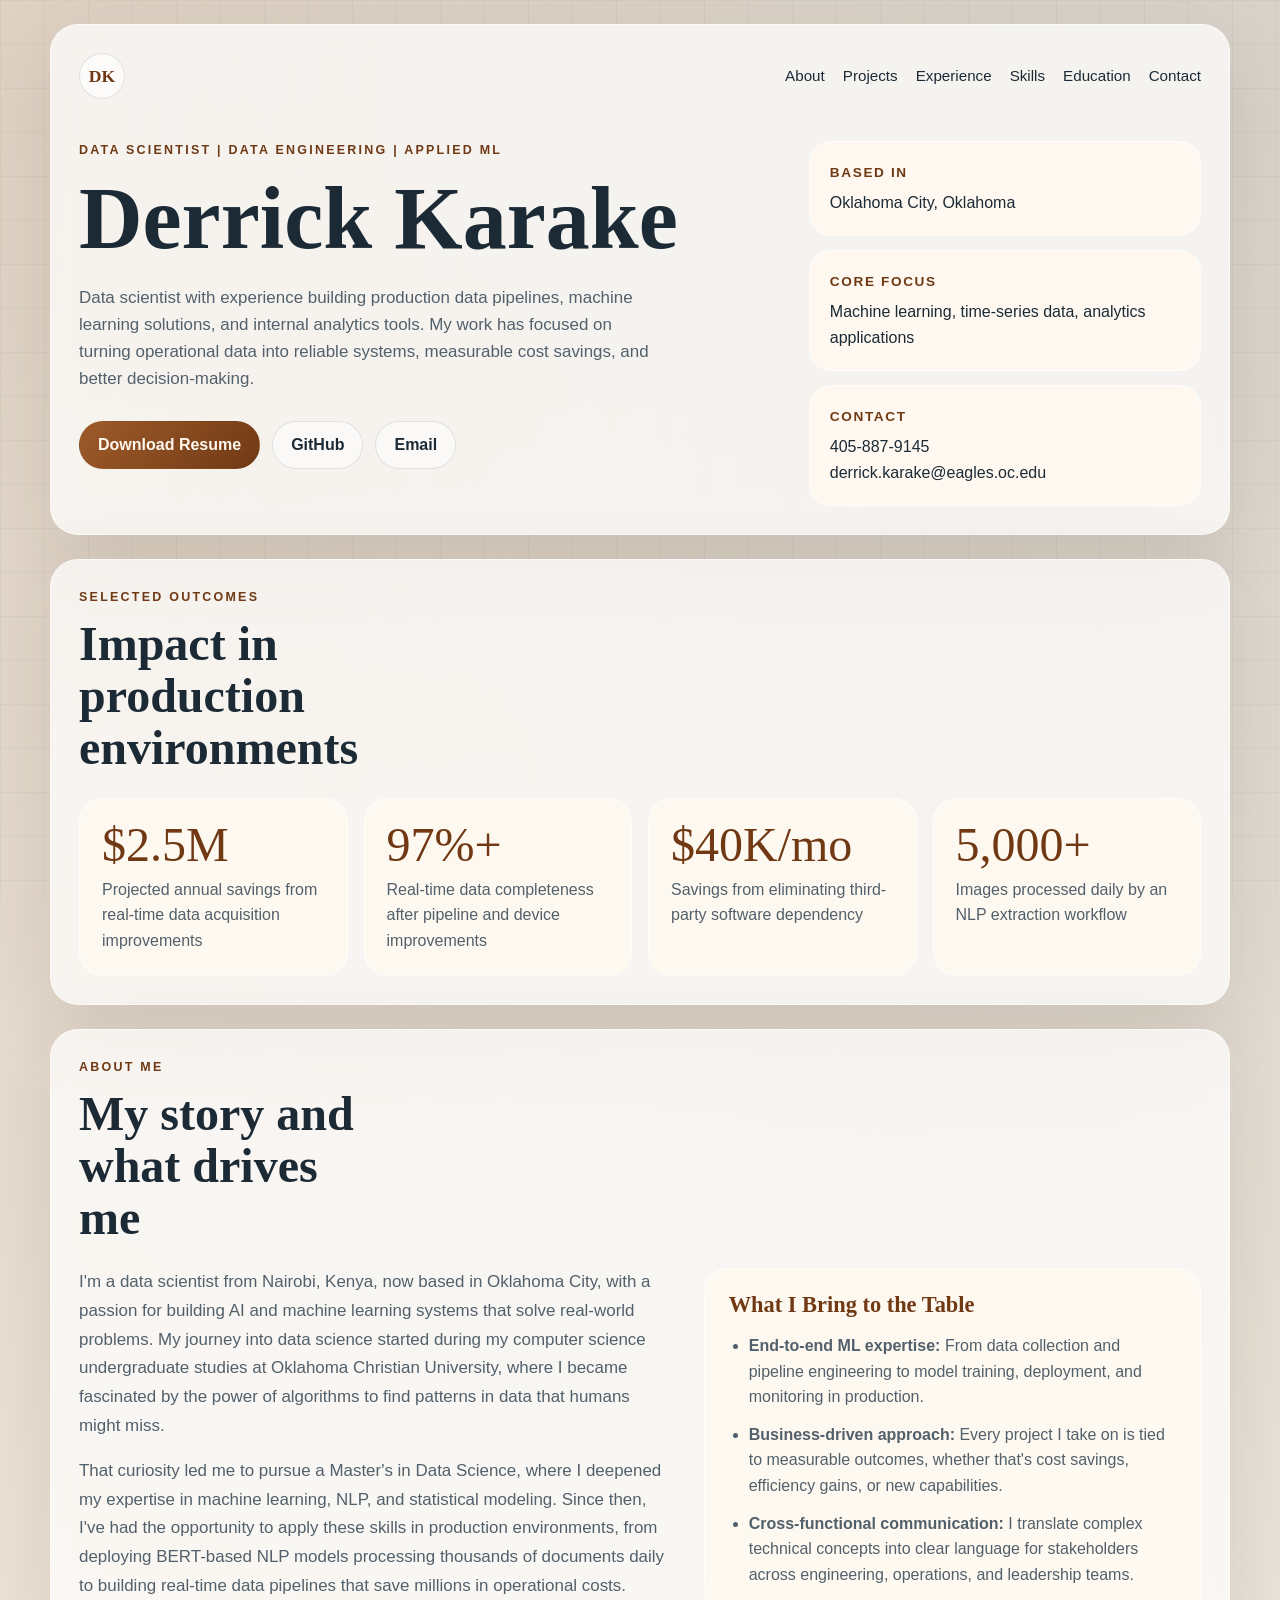
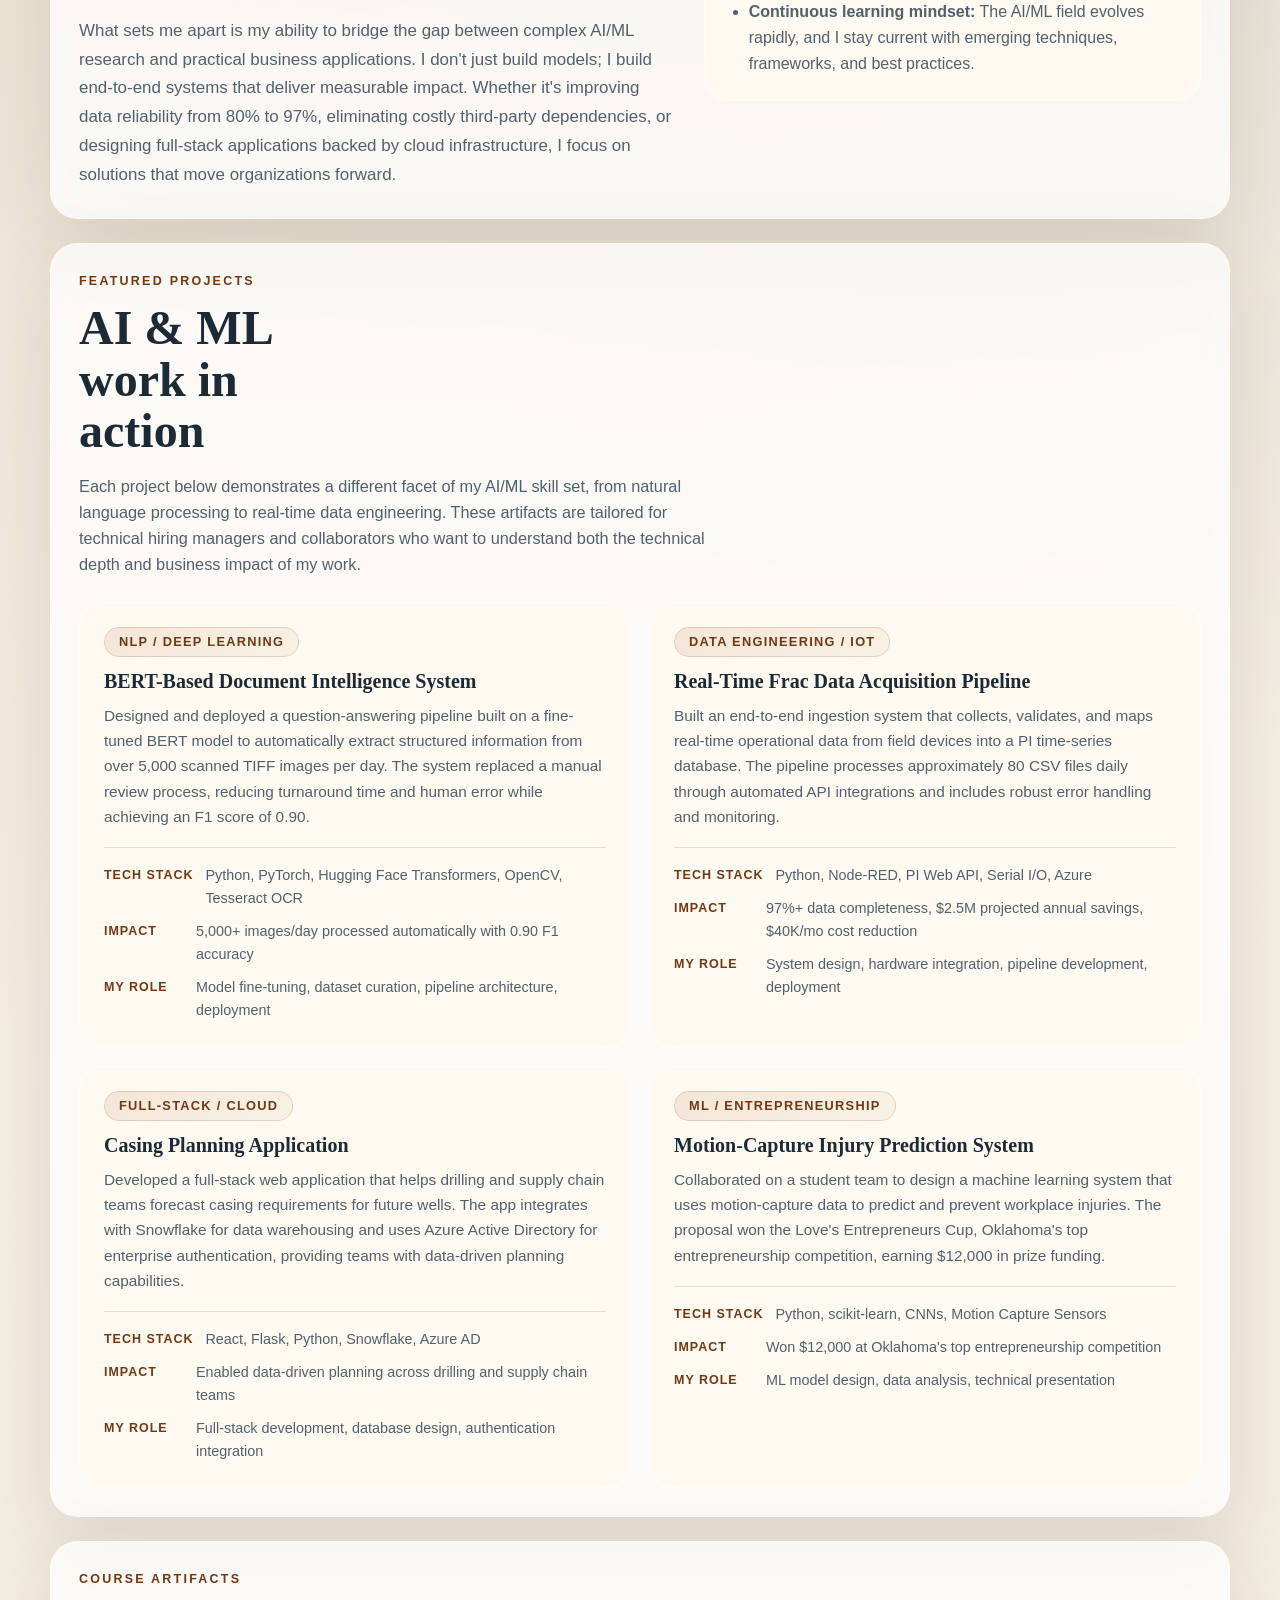
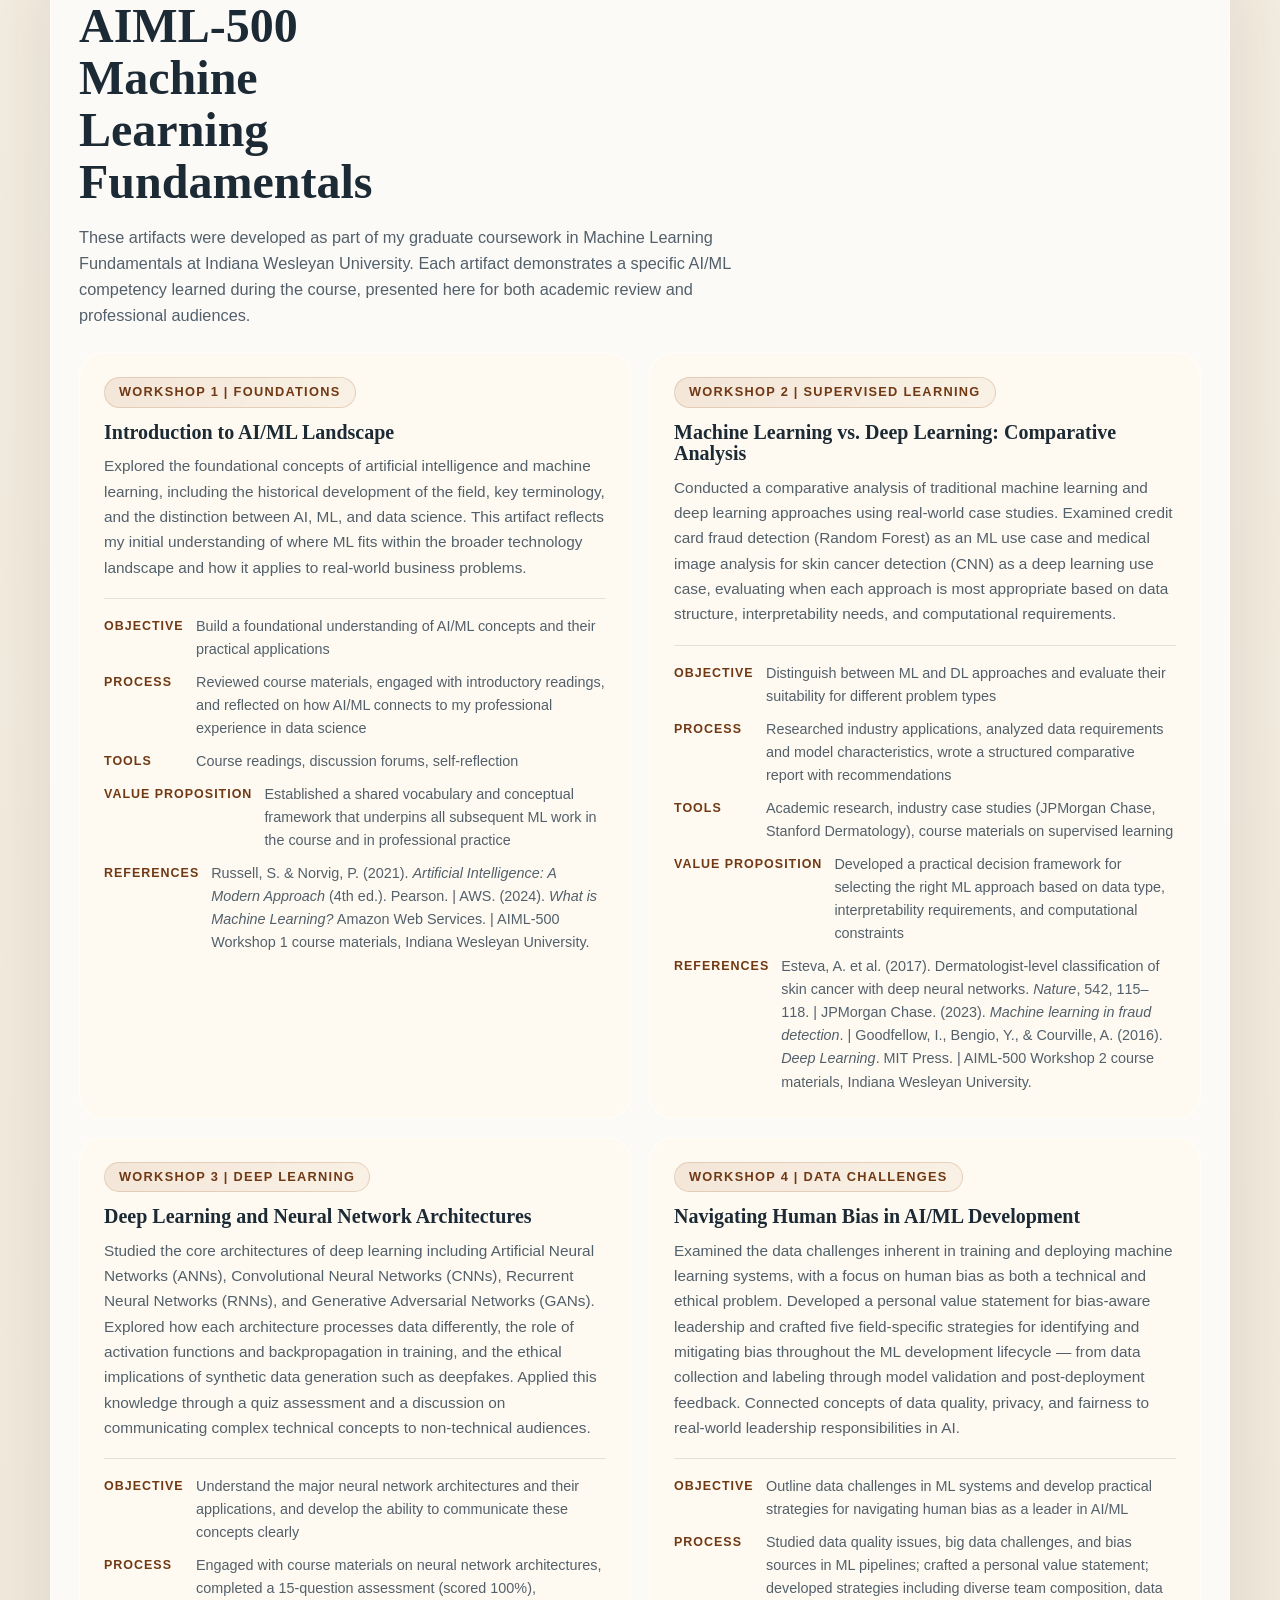
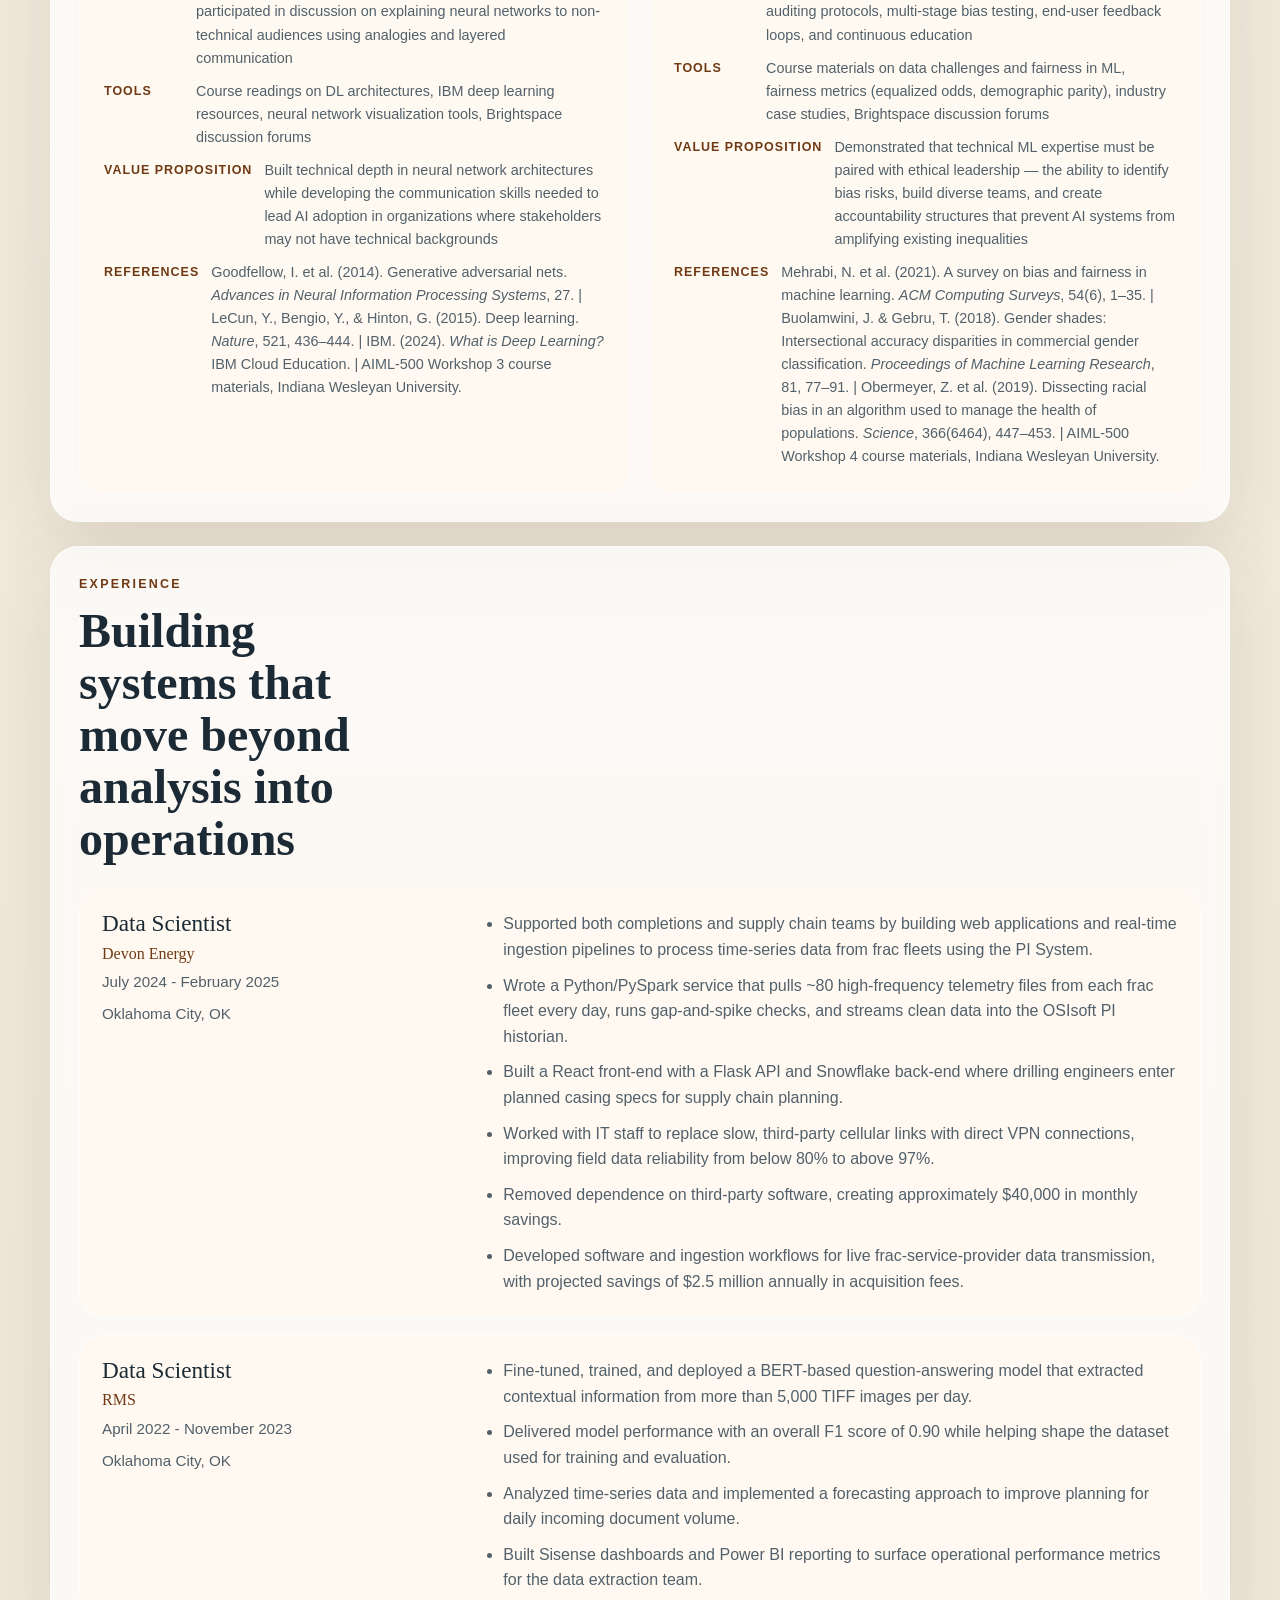
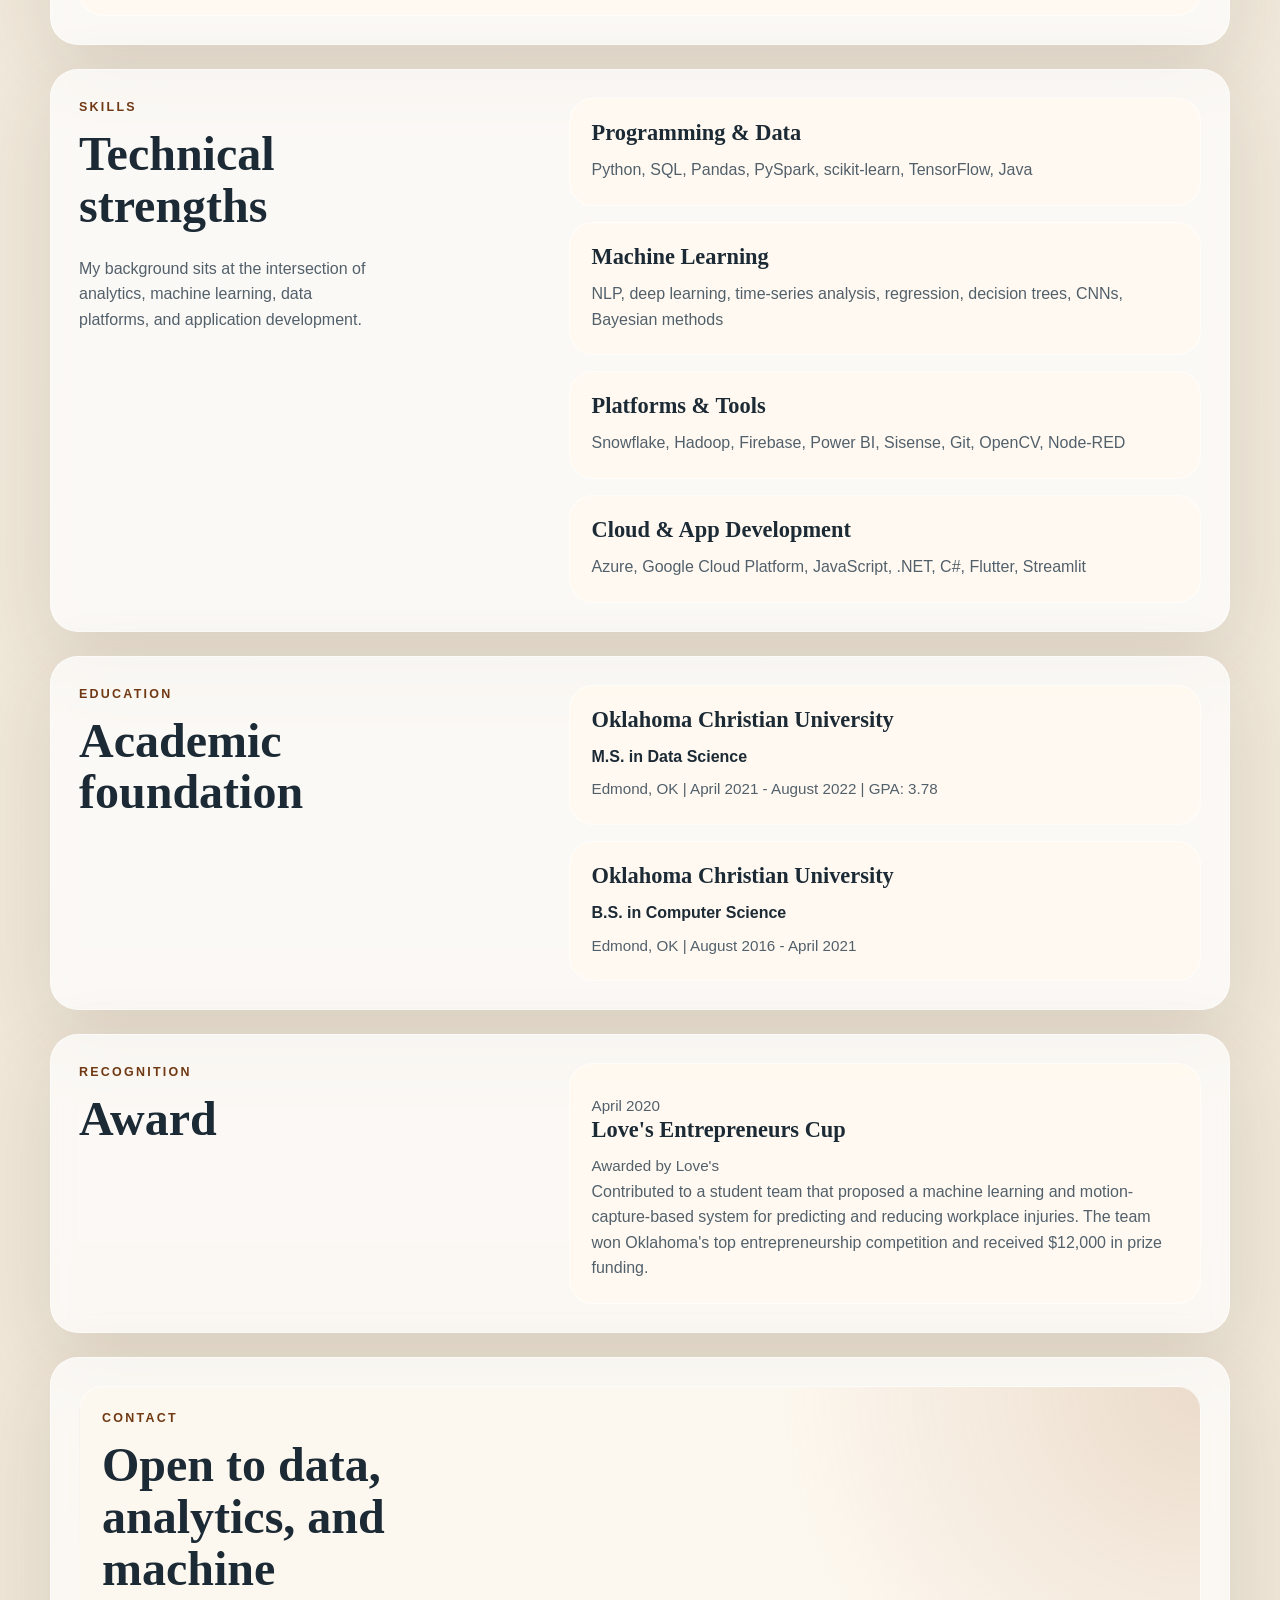
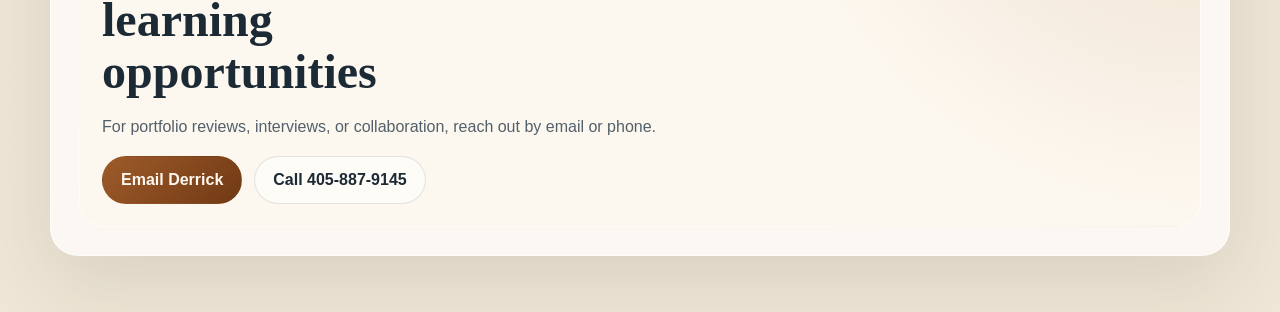
==== commit 9302fa20: "Add references section to all 4 course artifacts for 5.5 portfolio requirements Co-Authored-By: Clau" ====
--- a/index.html
+++ b/index.html
@@ -258,6 +258,10 @@
                   <span class="detail-label">Value Proposition</span>
                   <span class="detail-value">Established a shared vocabulary and conceptual framework that underpins all subsequent ML work in the course and in professional practice</span>
                 </div>
+                <div class="detail-item">
+                  <span class="detail-label">References</span>
+                  <span class="detail-value">Russell, S. &amp; Norvig, P. (2021). <em>Artificial Intelligence: A Modern Approach</em> (4th ed.). Pearson. | AWS. (2024). <em>What is Machine Learning?</em> Amazon Web Services. | AIML-500 Workshop 1 course materials, Indiana Wesleyan University.</span>
+                </div>
               </div>
             </article>
 
@@ -284,6 +288,10 @@
                   <span class="detail-label">Value Proposition</span>
                   <span class="detail-value">Developed a practical decision framework for selecting the right ML approach based on data type, interpretability requirements, and computational constraints</span>
                 </div>
+                <div class="detail-item">
+                  <span class="detail-label">References</span>
+                  <span class="detail-value">Esteva, A. et al. (2017). Dermatologist-level classification of skin cancer with deep neural networks. <em>Nature</em>, 542, 115–118. | JPMorgan Chase. (2023). <em>Machine learning in fraud detection</em>. | Goodfellow, I., Bengio, Y., &amp; Courville, A. (2016). <em>Deep Learning</em>. MIT Press. | AIML-500 Workshop 2 course materials, Indiana Wesleyan University.</span>
+                </div>
               </div>
             </article>
 
@@ -310,6 +318,10 @@
                   <span class="detail-label">Value Proposition</span>
                   <span class="detail-value">Built technical depth in neural network architectures while developing the communication skills needed to lead AI adoption in organizations where stakeholders may not have technical backgrounds</span>
                 </div>
+                <div class="detail-item">
+                  <span class="detail-label">References</span>
+                  <span class="detail-value">Goodfellow, I. et al. (2014). Generative adversarial nets. <em>Advances in Neural Information Processing Systems</em>, 27. | LeCun, Y., Bengio, Y., &amp; Hinton, G. (2015). Deep learning. <em>Nature</em>, 521, 436–444. | IBM. (2024). <em>What is Deep Learning?</em> IBM Cloud Education. | AIML-500 Workshop 3 course materials, Indiana Wesleyan University.</span>
+                </div>
               </div>
             </article>
 
@@ -335,6 +347,10 @@
                 <div class="detail-item">
                   <span class="detail-label">Value Proposition</span>
                   <span class="detail-value">Demonstrated that technical ML expertise must be paired with ethical leadership — the ability to identify bias risks, build diverse teams, and create accountability structures that prevent AI systems from amplifying existing inequalities</span>
+                </div>
+                <div class="detail-item">
+                  <span class="detail-label">References</span>
+                  <span class="detail-value">Mehrabi, N. et al. (2021). A survey on bias and fairness in machine learning. <em>ACM Computing Surveys</em>, 54(6), 1–35. | Buolamwini, J. &amp; Gebru, T. (2018). Gender shades: Intersectional accuracy disparities in commercial gender classification. <em>Proceedings of Machine Learning Research</em>, 81, 77–91. | Obermeyer, Z. et al. (2019). Dissecting racial bias in an algorithm used to manage the health of populations. <em>Science</em>, 366(6464), 447–453. | AIML-500 Workshop 4 course materials, Indiana Wesleyan University.</span>
                 </div>
               </div>
             </article>
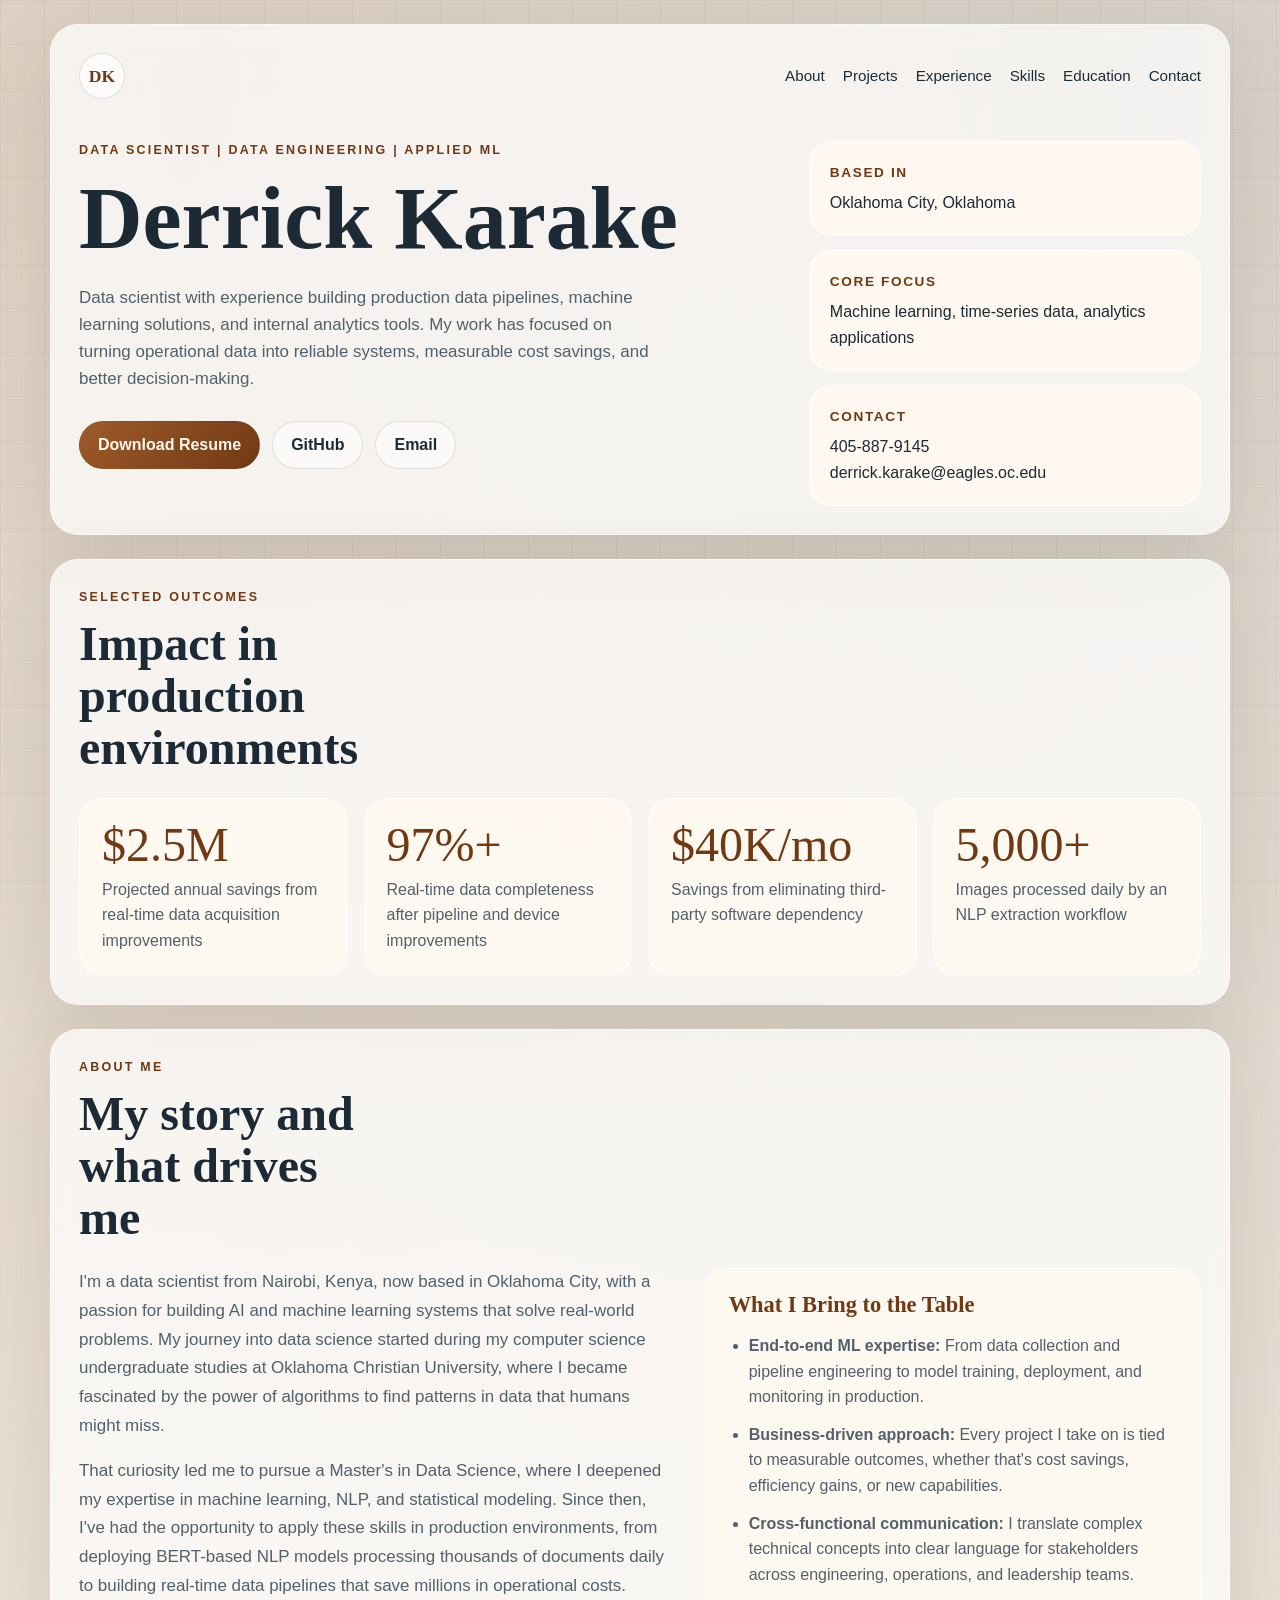
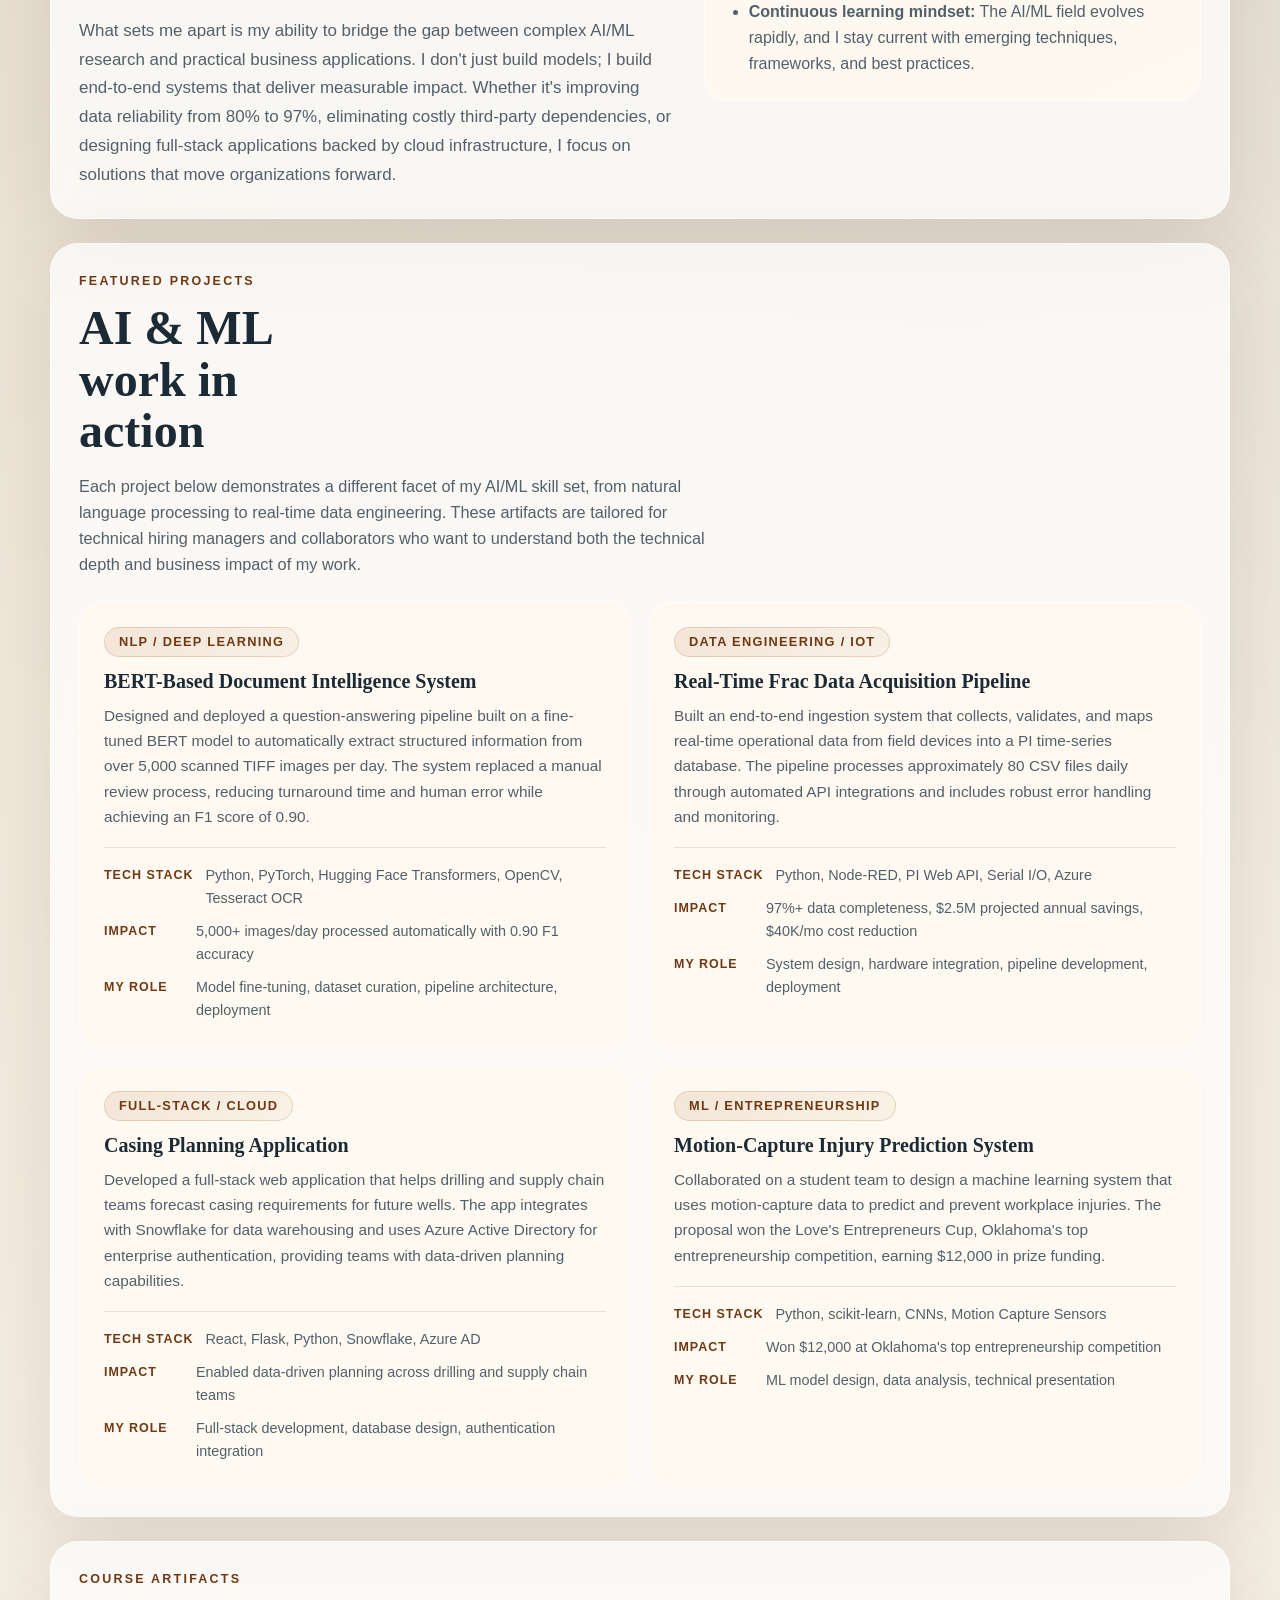
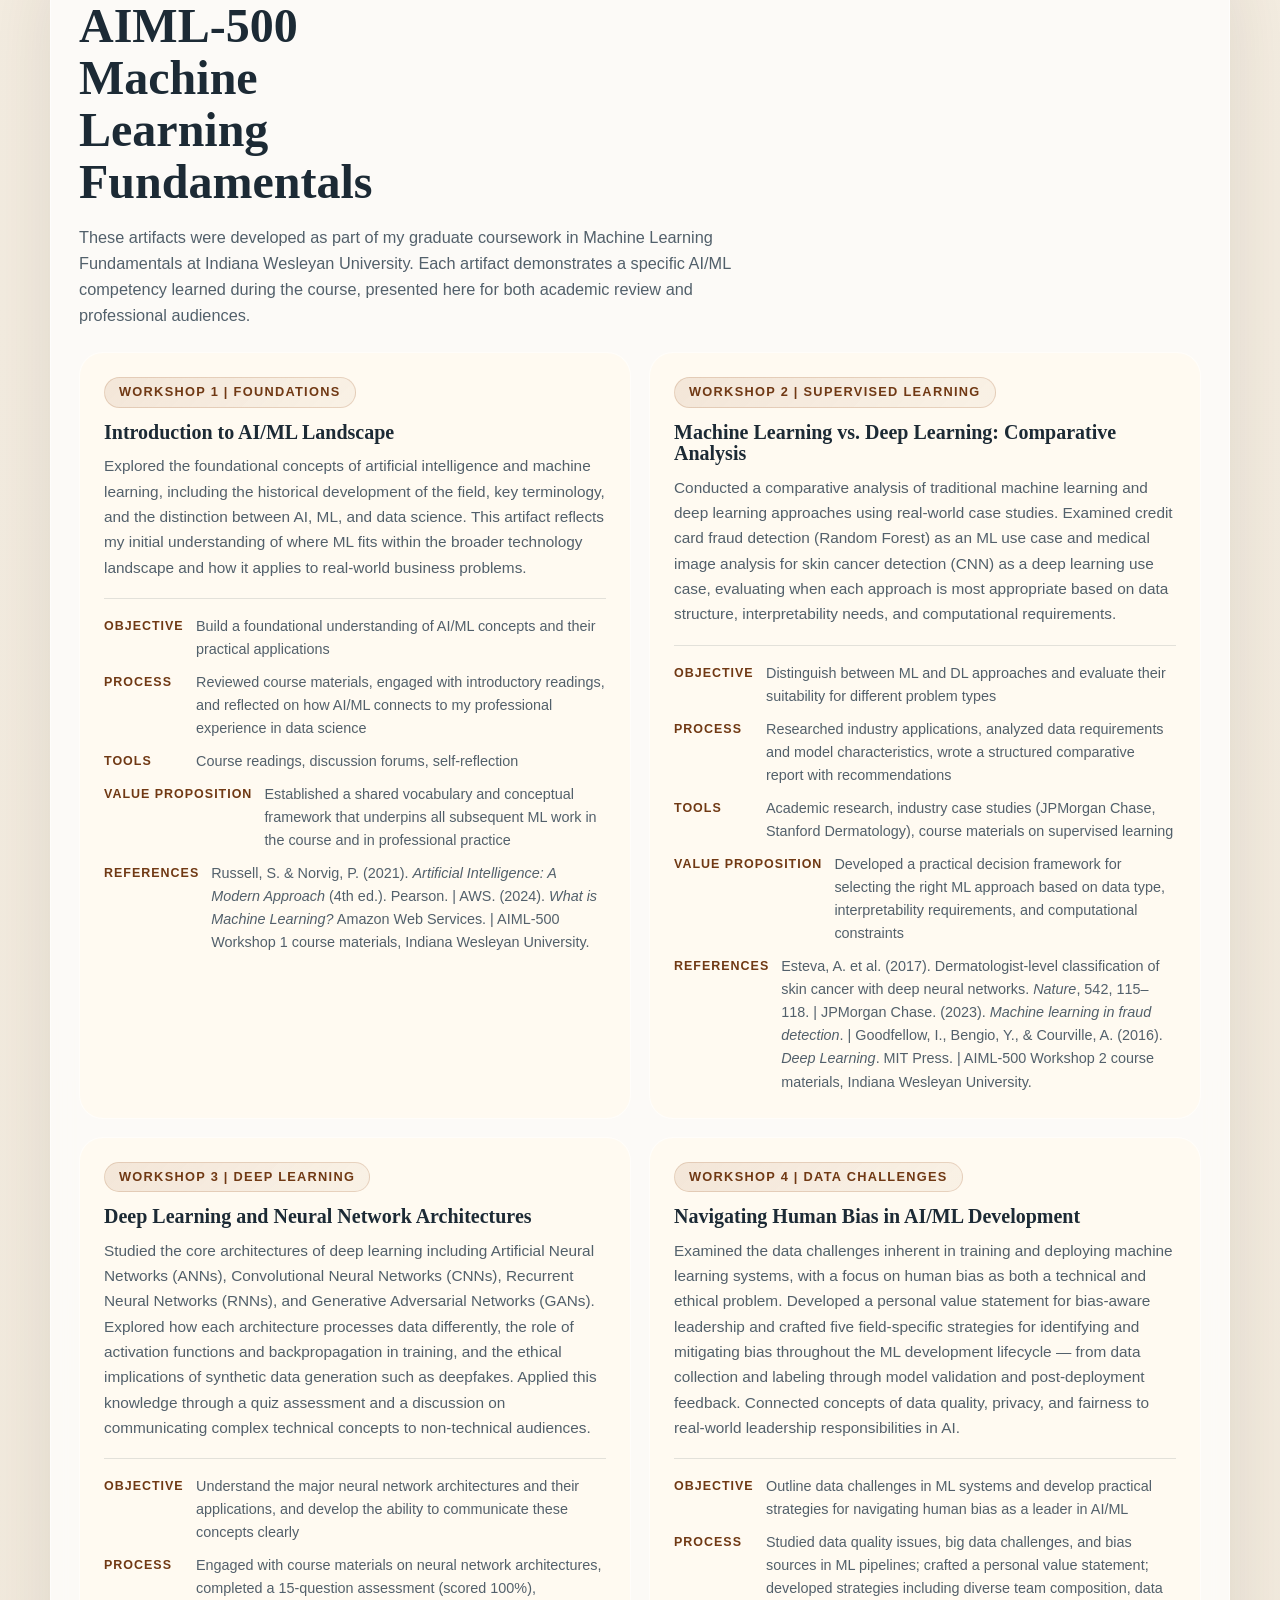
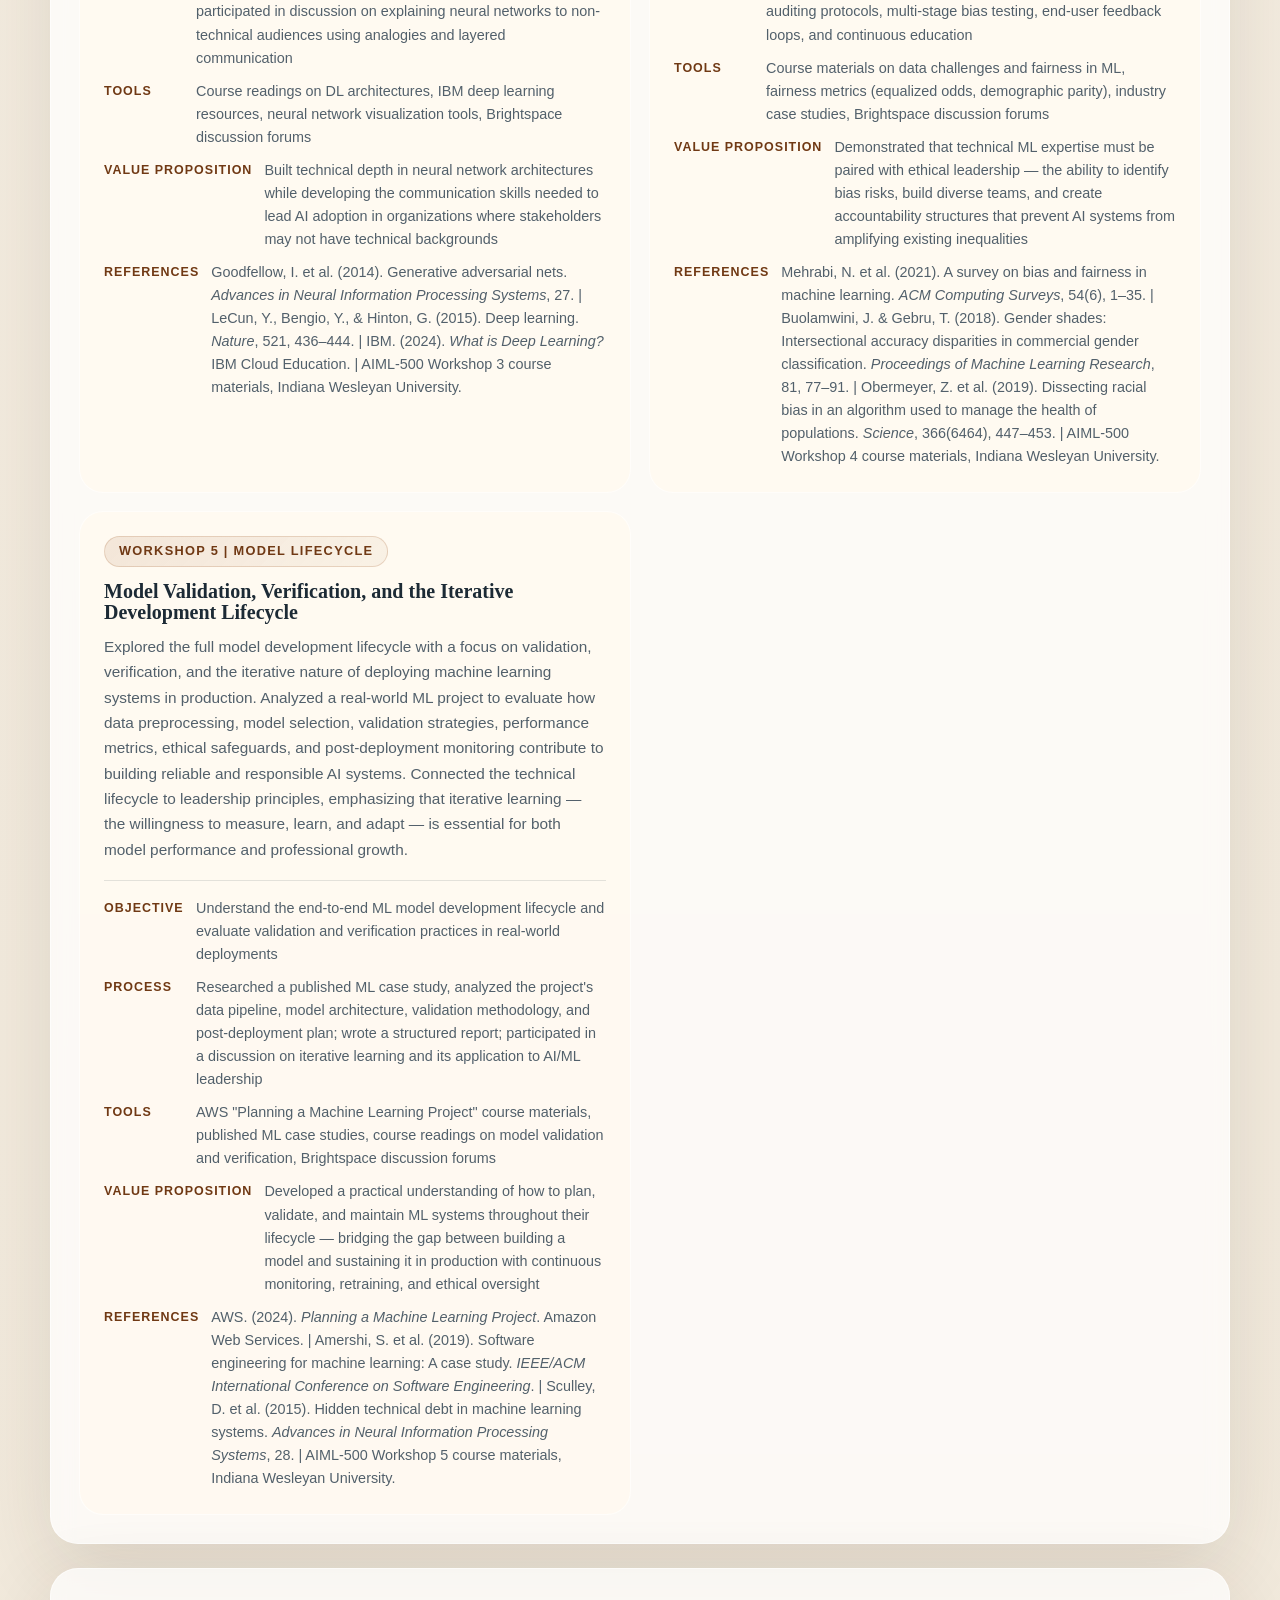
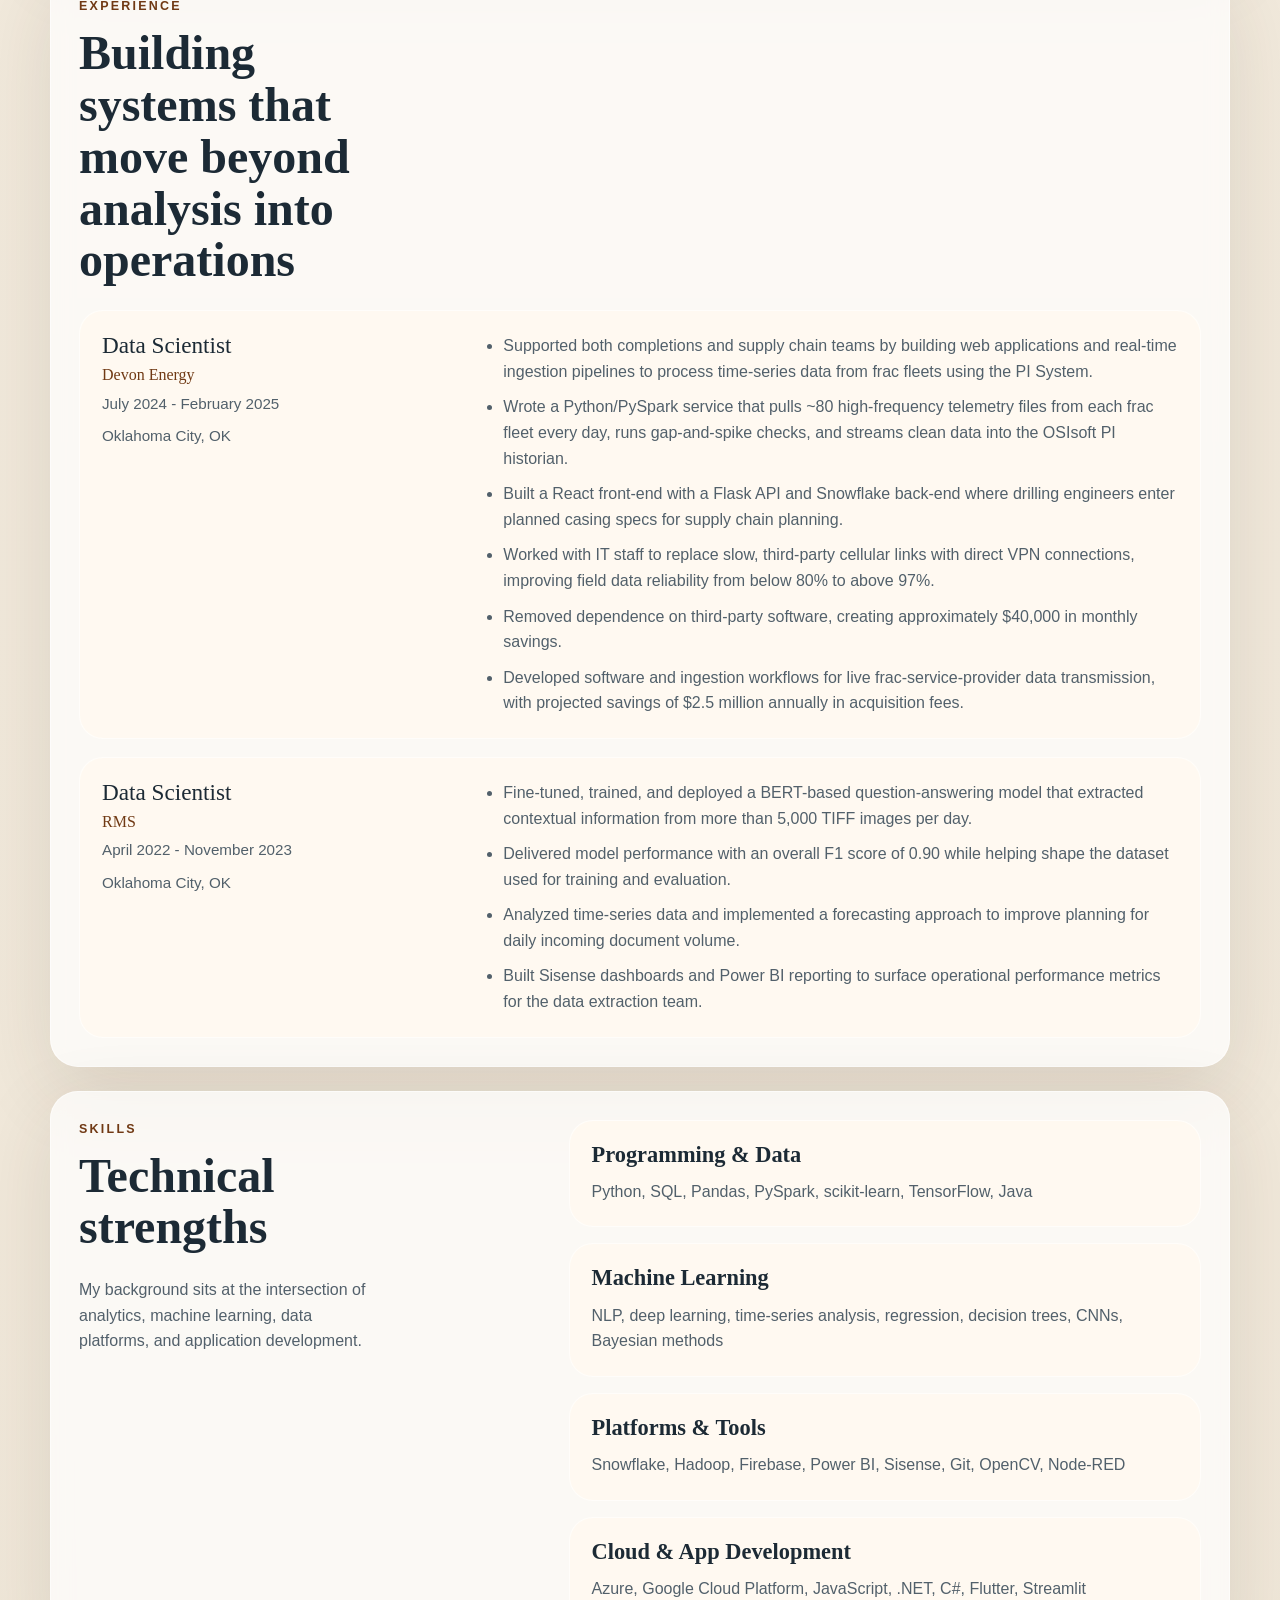
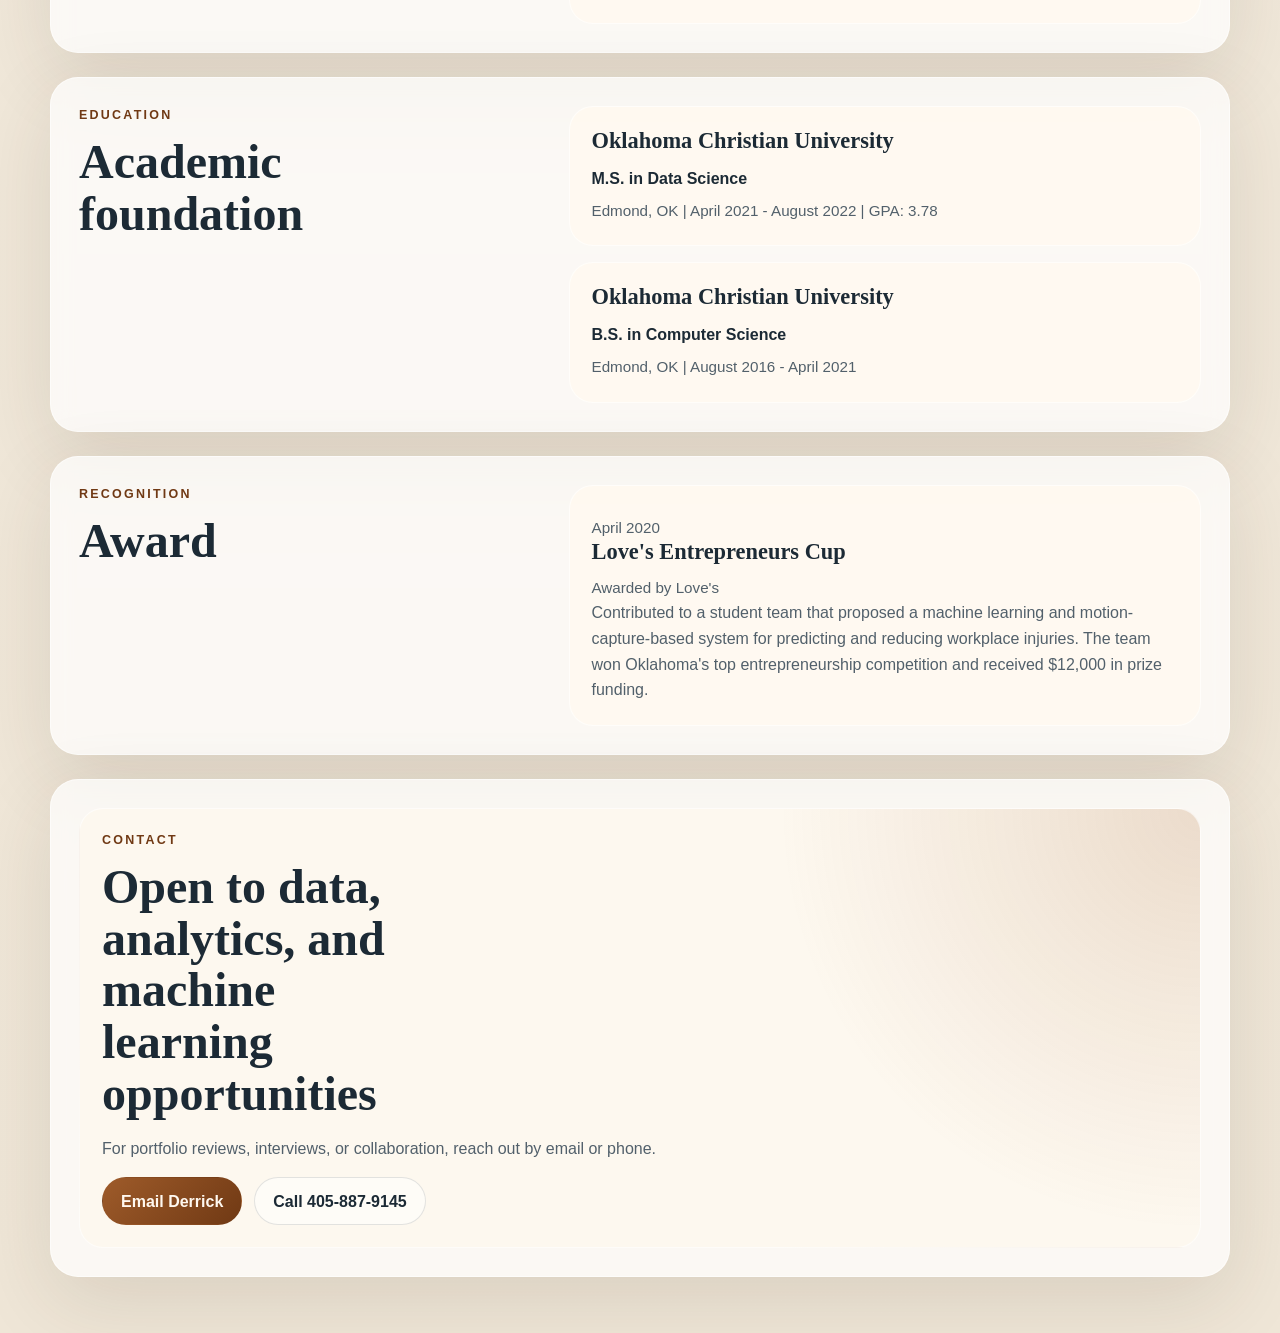
==== commit 0bc2e360: "Add Workshop 5 artifact (Model Validation & Lifecycle) as 5th portfolio artifact for 6.6 Co-Authored" ====
--- a/index.html
+++ b/index.html
@@ -354,6 +354,35 @@
                 </div>
               </div>
             </article>
+            <article class="project-card">
+              <div class="project-tag">Workshop 5 | Model Lifecycle</div>
+              <h3>Model Validation, Verification, and the Iterative Development Lifecycle</h3>
+              <p class="project-description">
+                Explored the full model development lifecycle with a focus on validation, verification, and the iterative nature of deploying machine learning systems in production. Analyzed a real-world ML project to evaluate how data preprocessing, model selection, validation strategies, performance metrics, ethical safeguards, and post-deployment monitoring contribute to building reliable and responsible AI systems. Connected the technical lifecycle to leadership principles, emphasizing that iterative learning — the willingness to measure, learn, and adapt — is essential for both model performance and professional growth.
+              </p>
+              <div class="project-details">
+                <div class="detail-item">
+                  <span class="detail-label">Objective</span>
+                  <span class="detail-value">Understand the end-to-end ML model development lifecycle and evaluate validation and verification practices in real-world deployments</span>
+                </div>
+                <div class="detail-item">
+                  <span class="detail-label">Process</span>
+                  <span class="detail-value">Researched a published ML case study, analyzed the project's data pipeline, model architecture, validation methodology, and post-deployment plan; wrote a structured report; participated in a discussion on iterative learning and its application to AI/ML leadership</span>
+                </div>
+                <div class="detail-item">
+                  <span class="detail-label">Tools</span>
+                  <span class="detail-value">AWS "Planning a Machine Learning Project" course materials, published ML case studies, course readings on model validation and verification, Brightspace discussion forums</span>
+                </div>
+                <div class="detail-item">
+                  <span class="detail-label">Value Proposition</span>
+                  <span class="detail-value">Developed a practical understanding of how to plan, validate, and maintain ML systems throughout their lifecycle — bridging the gap between building a model and sustaining it in production with continuous monitoring, retraining, and ethical oversight</span>
+                </div>
+                <div class="detail-item">
+                  <span class="detail-label">References</span>
+                  <span class="detail-value">AWS. (2024). <em>Planning a Machine Learning Project</em>. Amazon Web Services. | Amershi, S. et al. (2019). Software engineering for machine learning: A case study. <em>IEEE/ACM International Conference on Software Engineering</em>. | Sculley, D. et al. (2015). Hidden technical debt in machine learning systems. <em>Advances in Neural Information Processing Systems</em>, 28. | AIML-500 Workshop 5 course materials, Indiana Wesleyan University.</span>
+                </div>
+              </div>
+            </article>
           </div>
         </section>
 
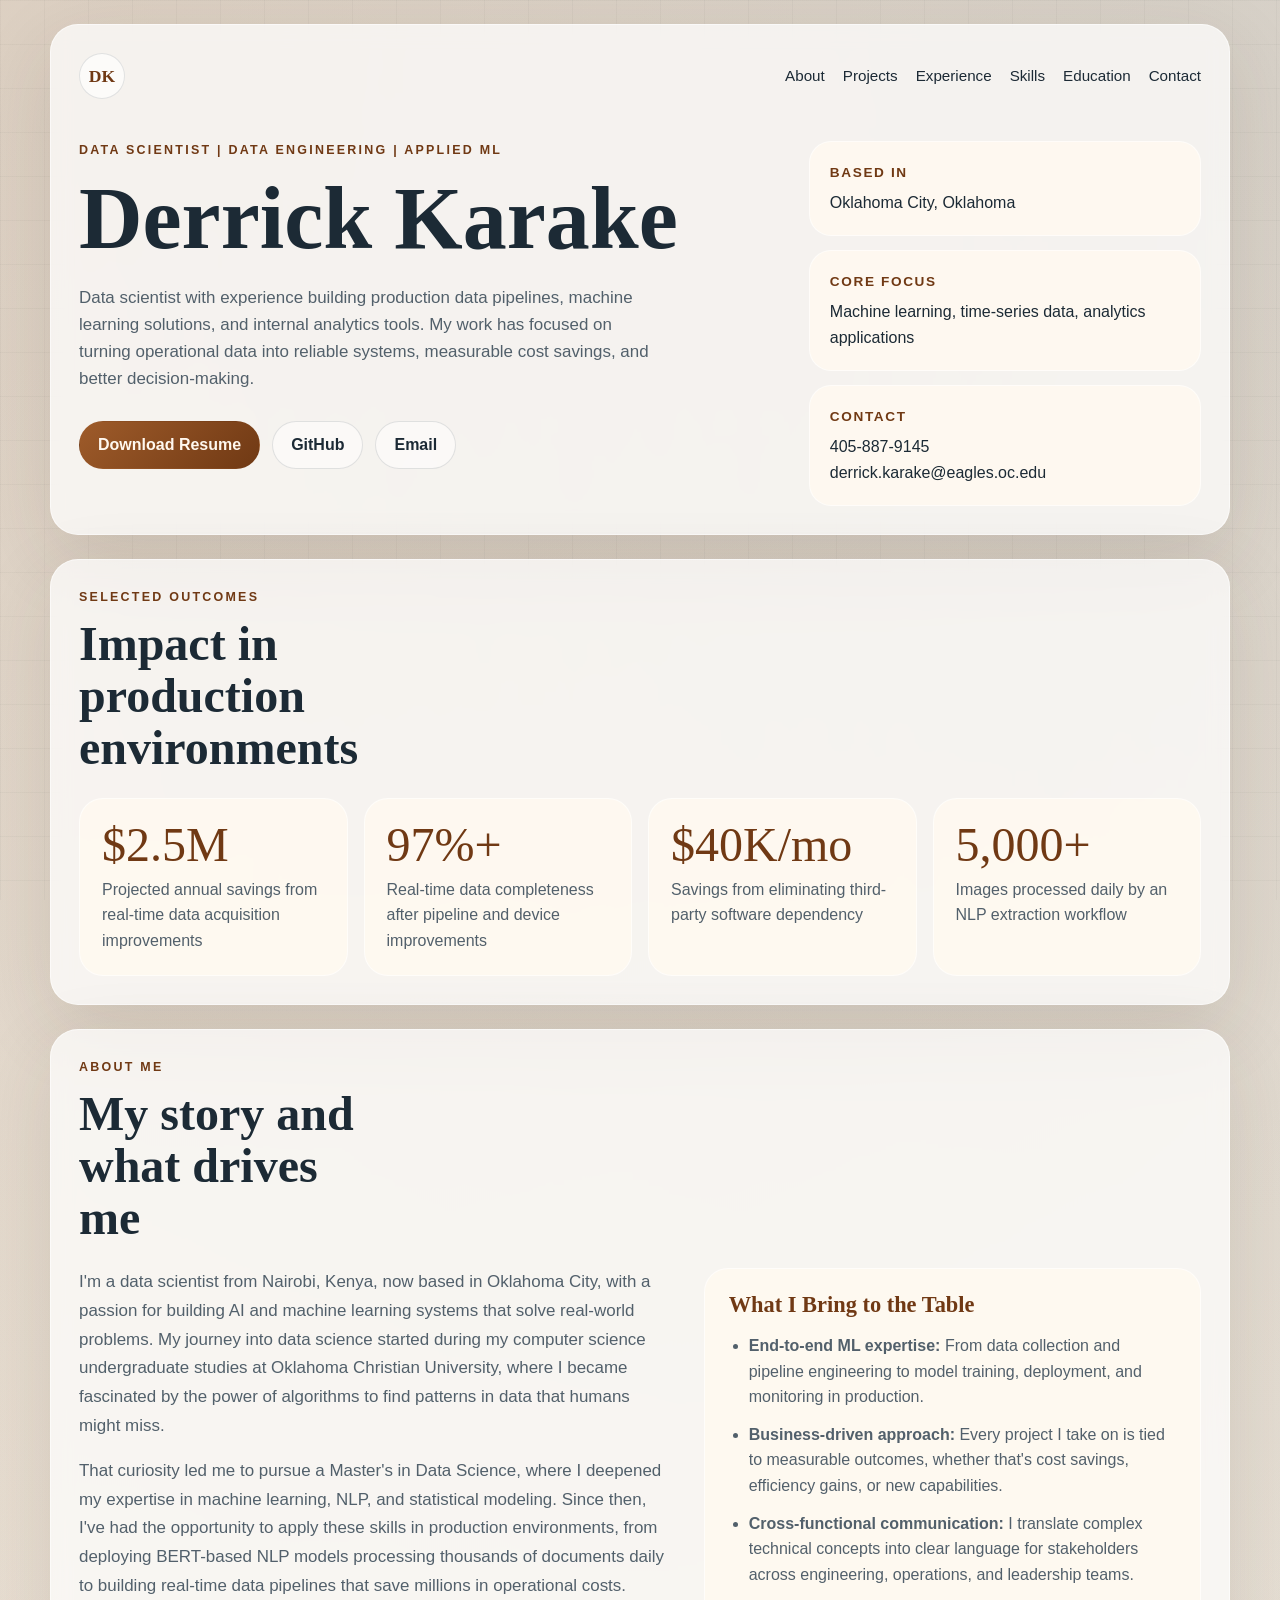
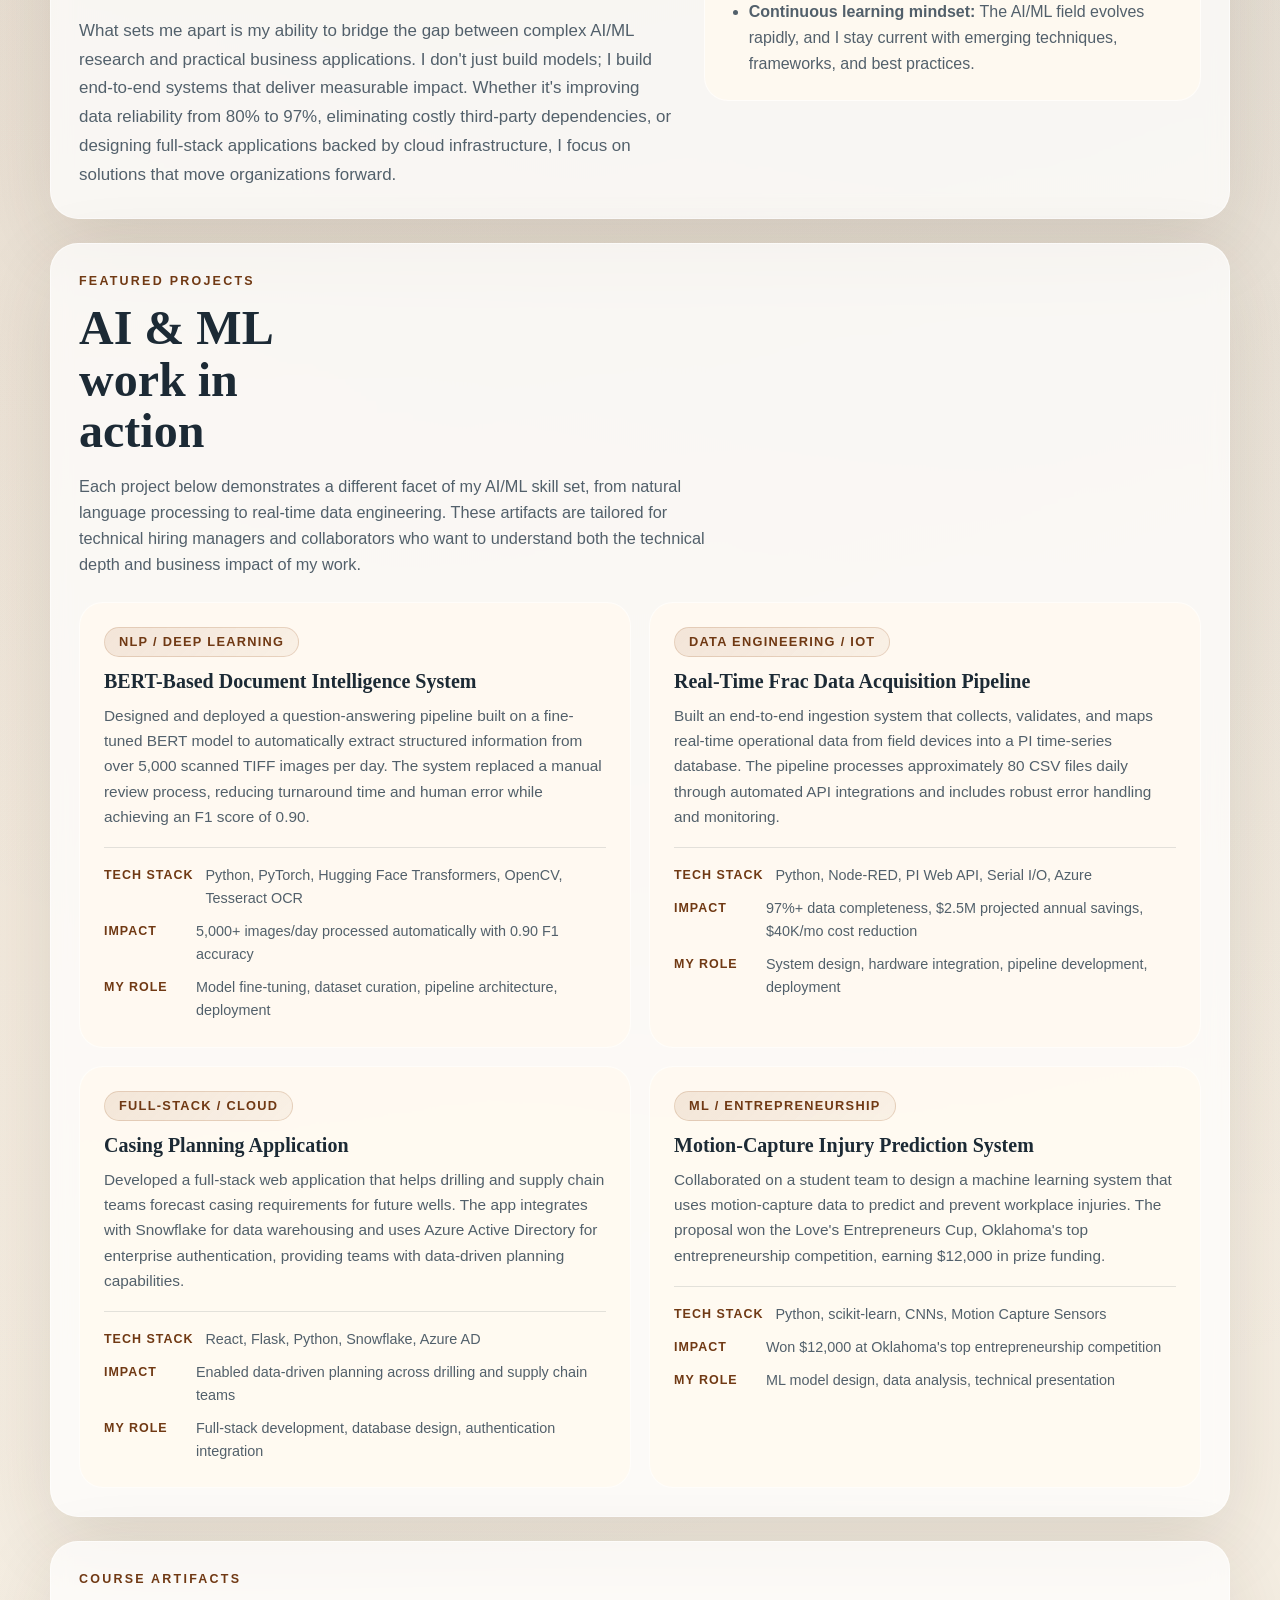
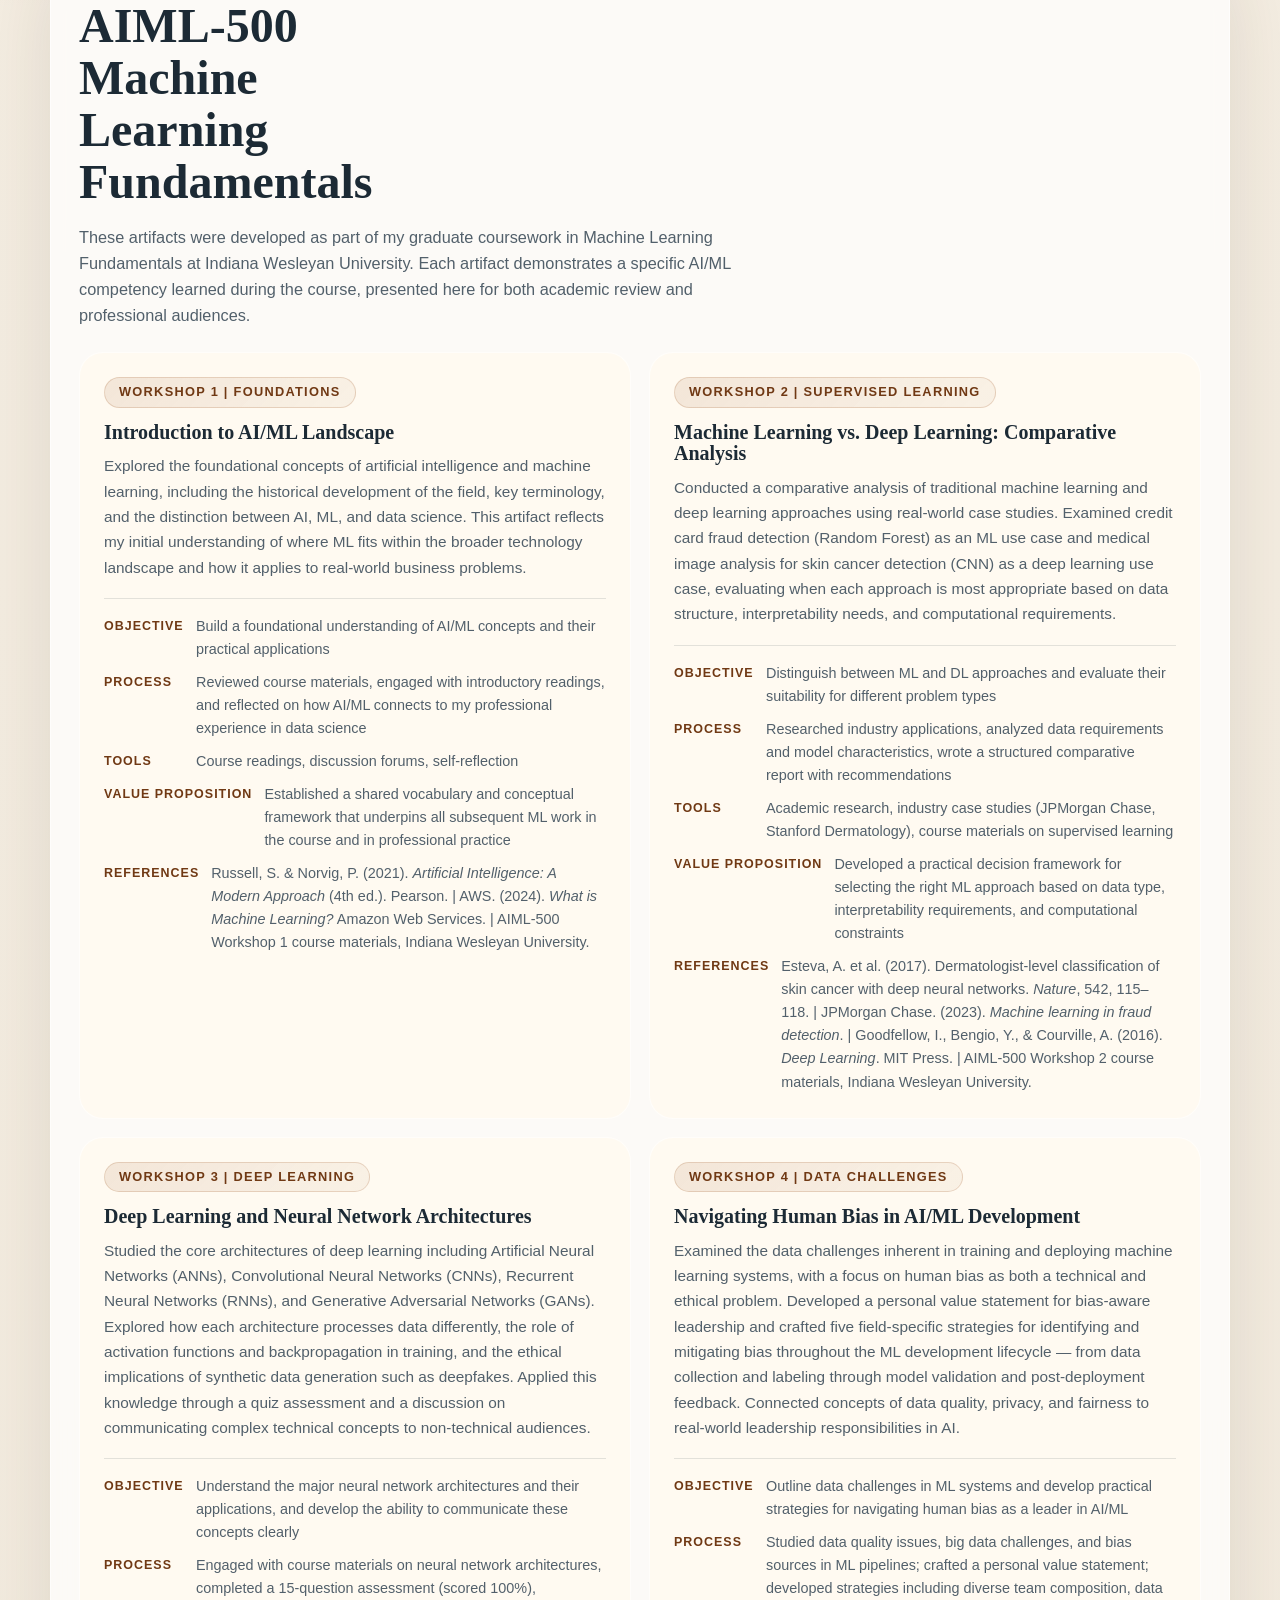
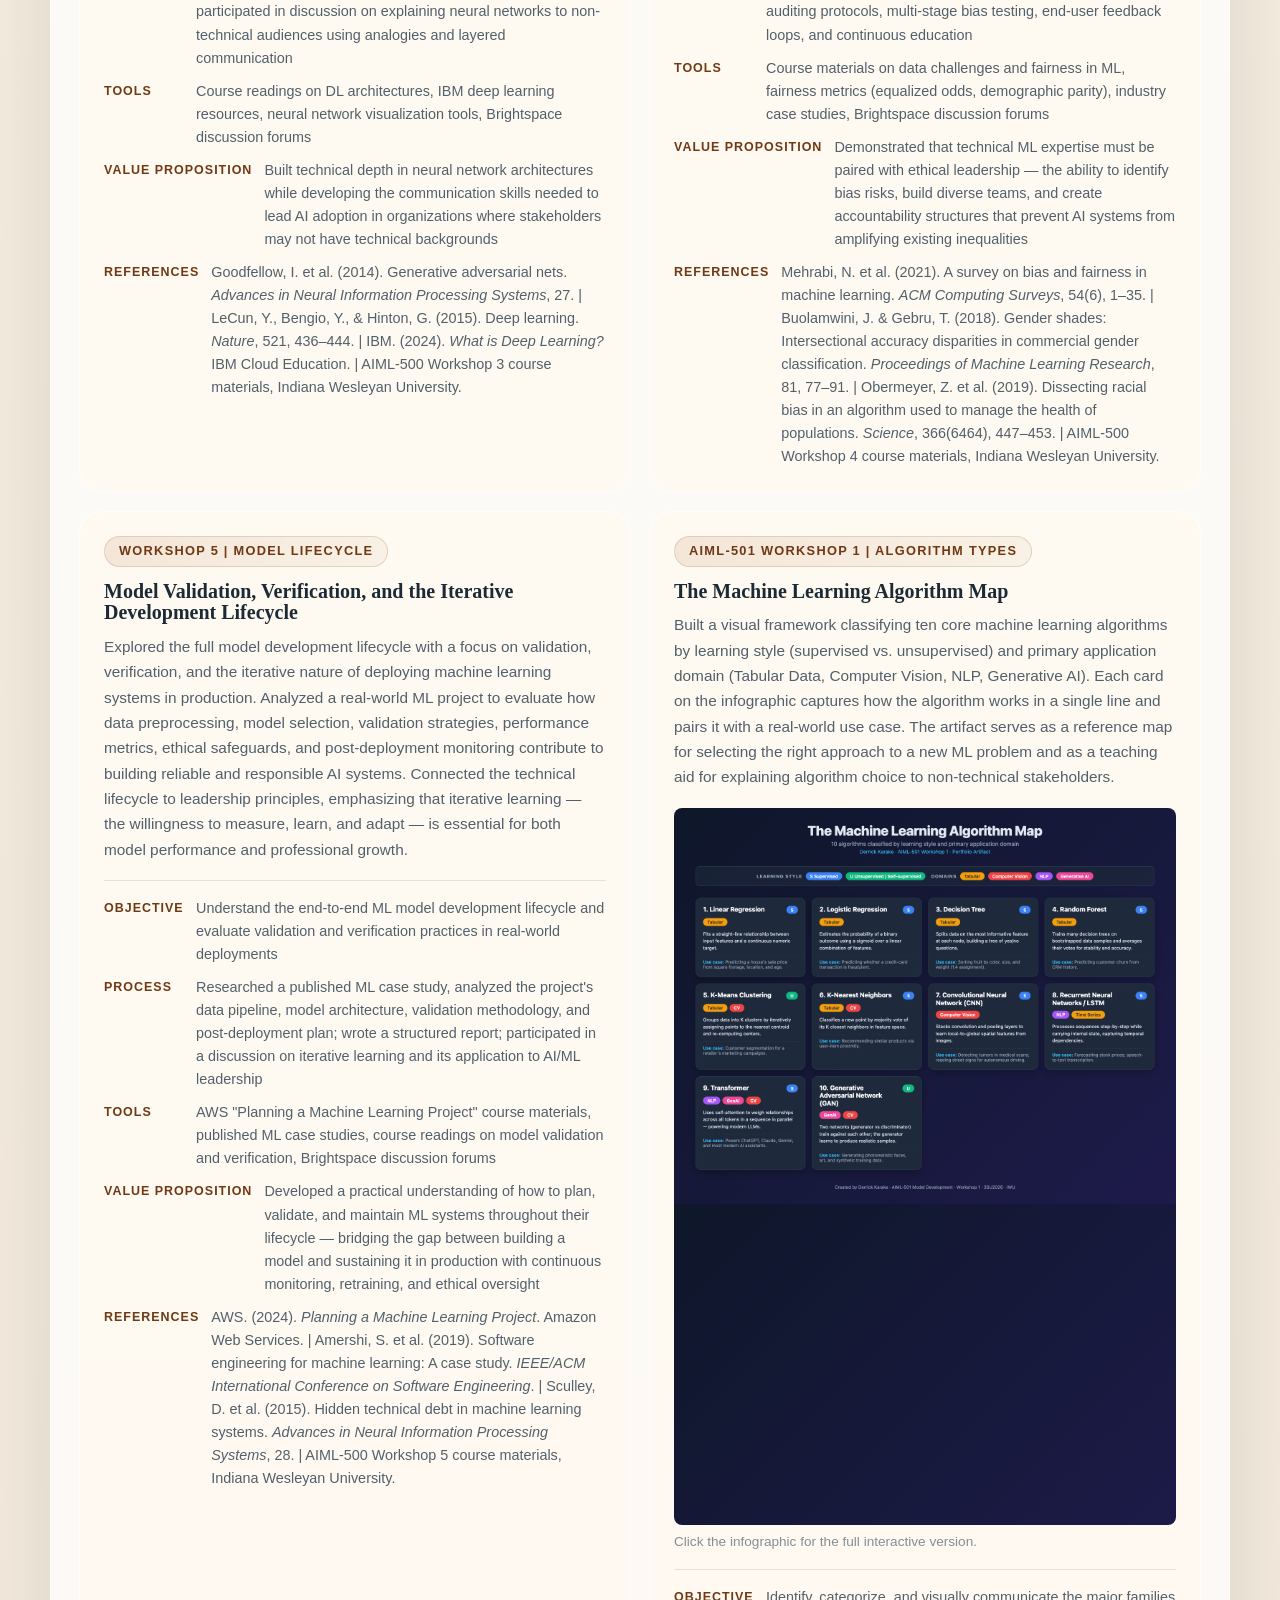
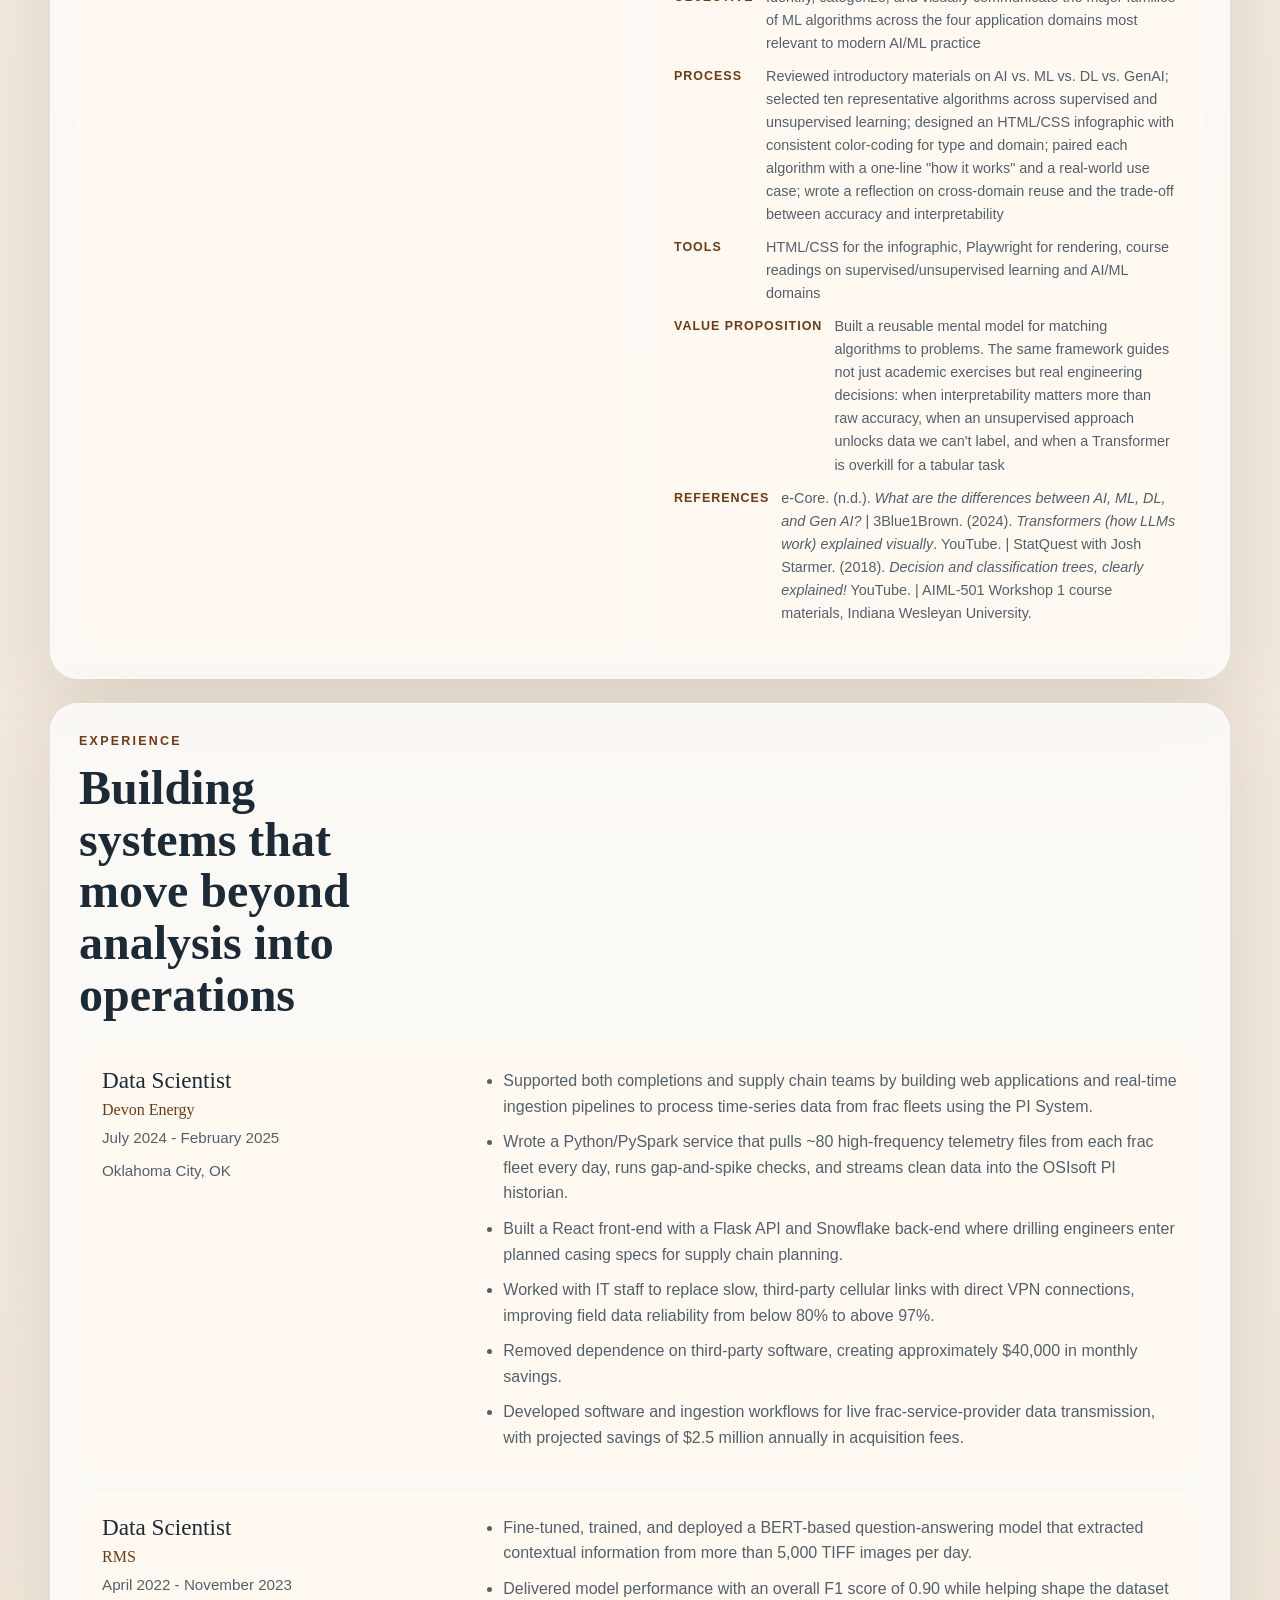
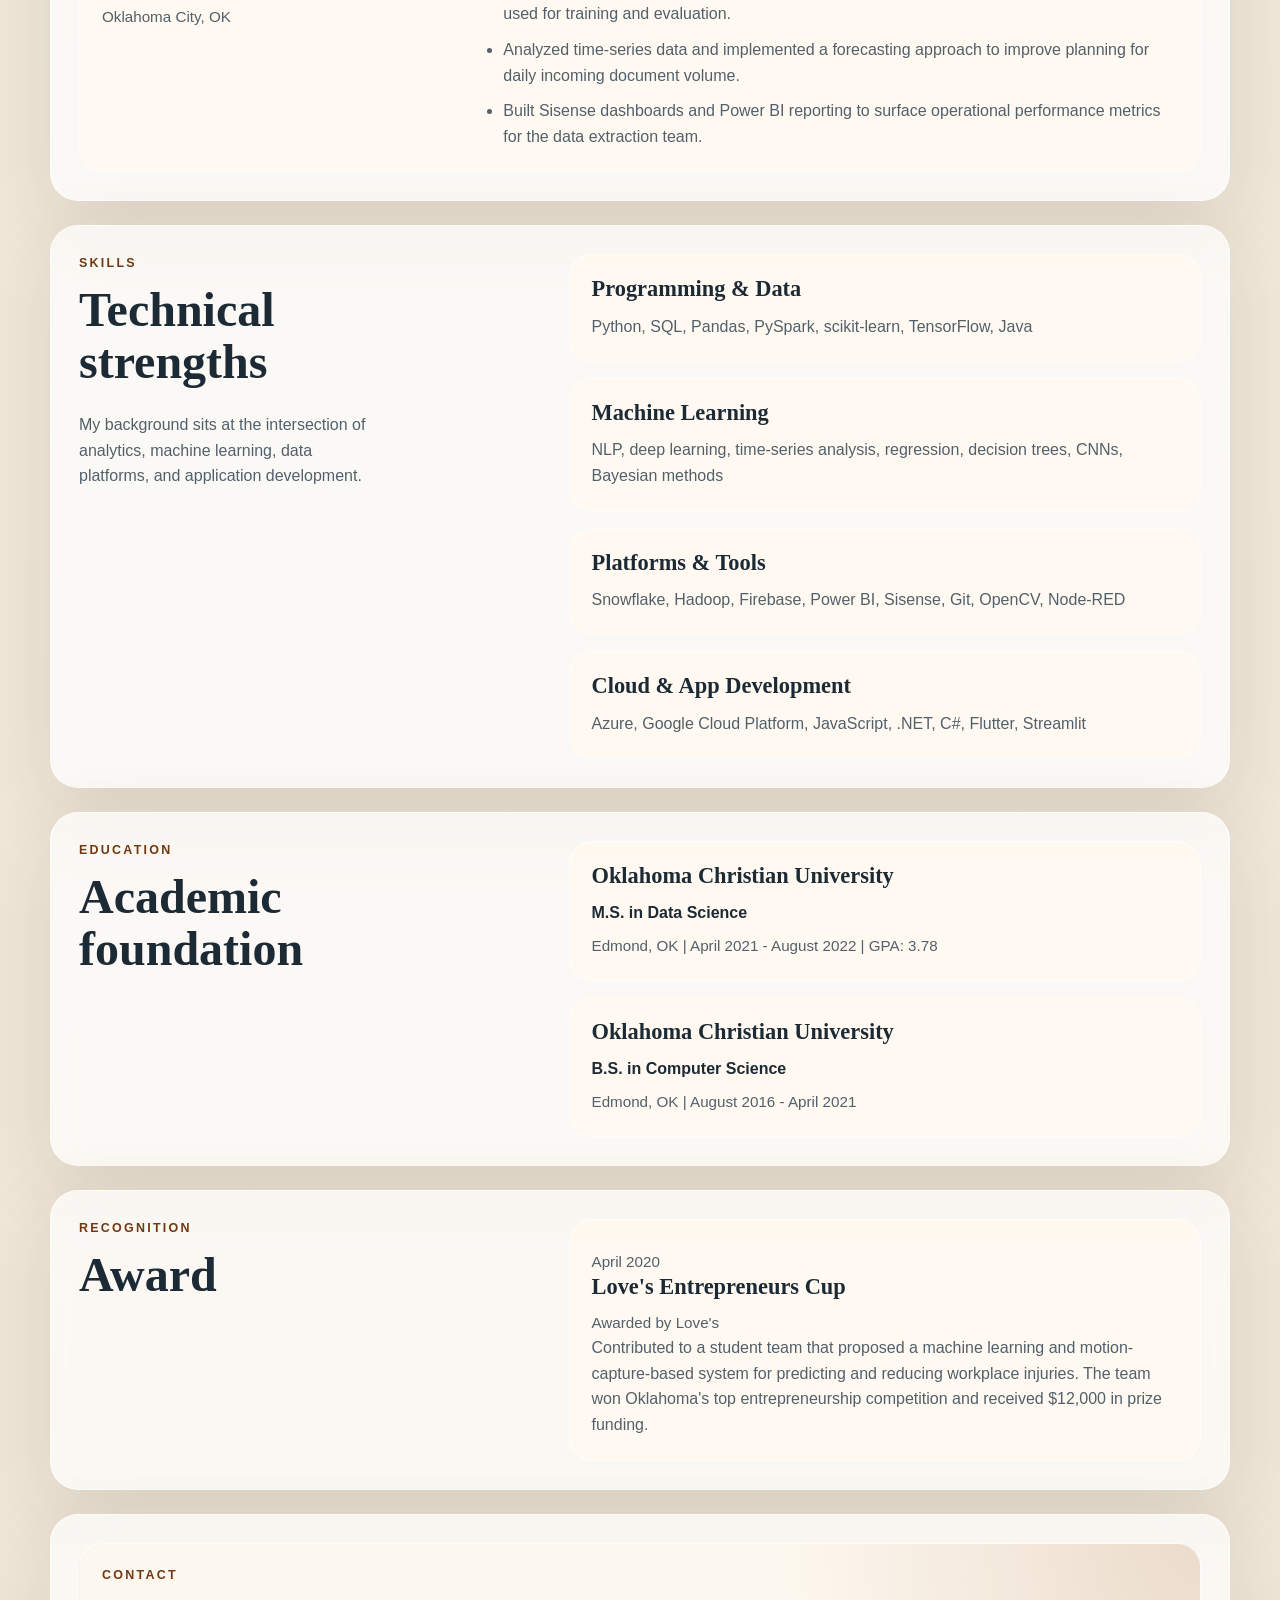
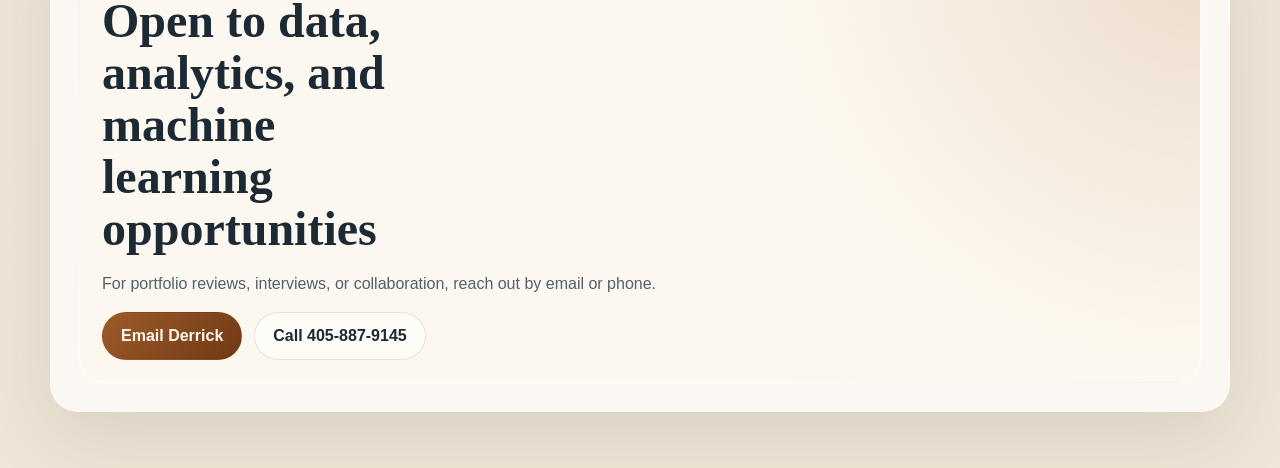
==== commit a6b48690: "Add AIML-501 W1 portfolio artifact: ML Algorithm Map Adds a 6th course artifact for AIML-501 Worksho" ====
--- a/index.html
+++ b/index.html
@@ -383,6 +383,41 @@
                 </div>
               </div>
             </article>
+            <article class="project-card">
+              <div class="project-tag">AIML-501 Workshop 1 | Algorithm Types</div>
+              <h3>The Machine Learning Algorithm Map</h3>
+              <p class="project-description">
+                Built a visual framework classifying ten core machine learning algorithms by learning style (supervised vs. unsupervised) and primary application domain (Tabular Data, Computer Vision, NLP, Generative AI). Each card on the infographic captures how the algorithm works in a single line and pairs it with a real-world use case. The artifact serves as a reference map for selecting the right approach to a new ML problem and as a teaching aid for explaining algorithm choice to non-technical stakeholders.
+              </p>
+              <div style="margin: 16px 0;">
+                <a href="aiml501_algorithm_types.html" target="_blank" rel="noopener">
+                  <img src="images/aiml501_w1_algorithm_types.png" alt="ML Algorithm Map infographic — 10 algorithms classified by learning style and application domain" style="max-width: 100%; height: auto; border-radius: 8px; display: block;" />
+                </a>
+                <p style="font-size: 0.85em; opacity: 0.7; margin-top: 6px;">Click the infographic for the full interactive version.</p>
+              </div>
+              <div class="project-details">
+                <div class="detail-item">
+                  <span class="detail-label">Objective</span>
+                  <span class="detail-value">Identify, categorize, and visually communicate the major families of ML algorithms across the four application domains most relevant to modern AI/ML practice</span>
+                </div>
+                <div class="detail-item">
+                  <span class="detail-label">Process</span>
+                  <span class="detail-value">Reviewed introductory materials on AI vs. ML vs. DL vs. GenAI; selected ten representative algorithms across supervised and unsupervised learning; designed an HTML/CSS infographic with consistent color-coding for type and domain; paired each algorithm with a one-line "how it works" and a real-world use case; wrote a reflection on cross-domain reuse and the trade-off between accuracy and interpretability</span>
+                </div>
+                <div class="detail-item">
+                  <span class="detail-label">Tools</span>
+                  <span class="detail-value">HTML/CSS for the infographic, Playwright for rendering, course readings on supervised/unsupervised learning and AI/ML domains</span>
+                </div>
+                <div class="detail-item">
+                  <span class="detail-label">Value Proposition</span>
+                  <span class="detail-value">Built a reusable mental model for matching algorithms to problems. The same framework guides not just academic exercises but real engineering decisions: when interpretability matters more than raw accuracy, when an unsupervised approach unlocks data we can't label, and when a Transformer is overkill for a tabular task</span>
+                </div>
+                <div class="detail-item">
+                  <span class="detail-label">References</span>
+                  <span class="detail-value">e-Core. (n.d.). <em>What are the differences between AI, ML, DL, and Gen AI?</em> | 3Blue1Brown. (2024). <em>Transformers (how LLMs work) explained visually</em>. YouTube. | StatQuest with Josh Starmer. (2018). <em>Decision and classification trees, clearly explained!</em> YouTube. | AIML-501 Workshop 1 course materials, Indiana Wesleyan University.</span>
+                </div>
+              </div>
+            </article>
           </div>
         </section>
 
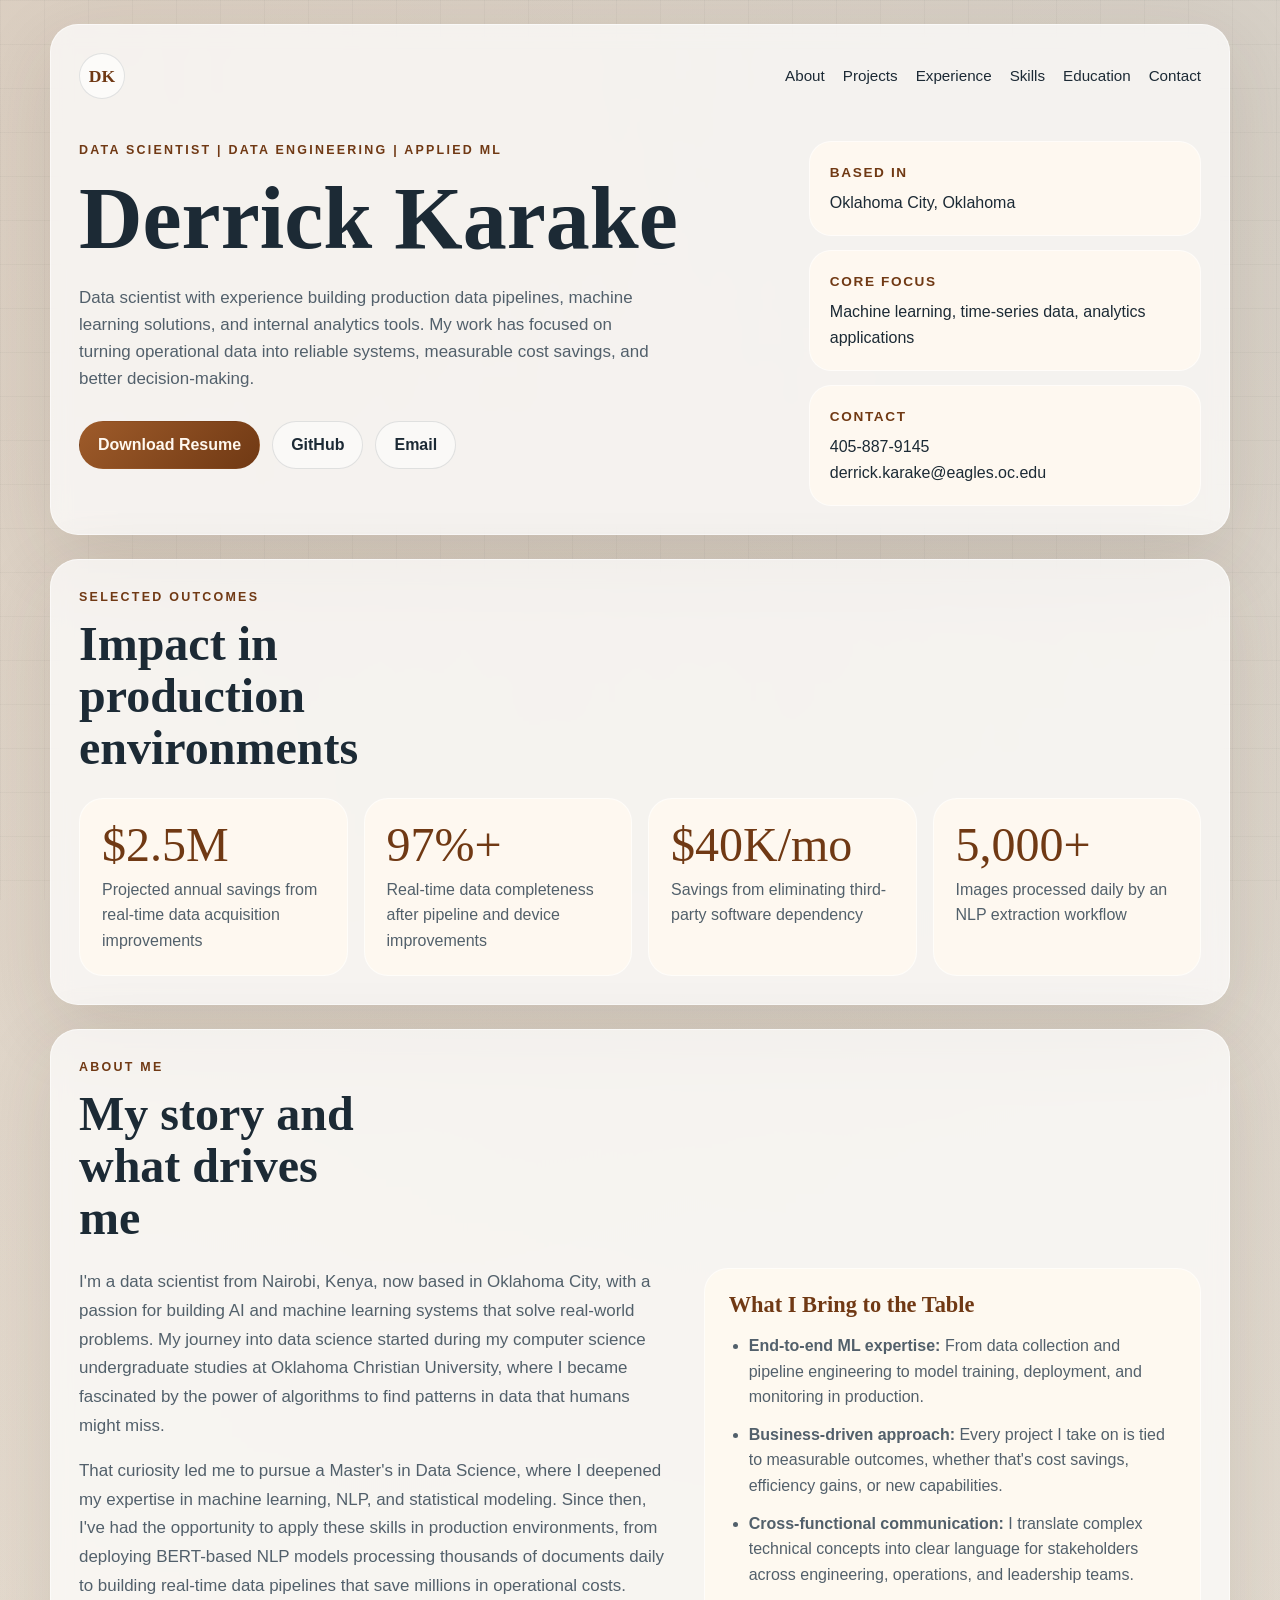
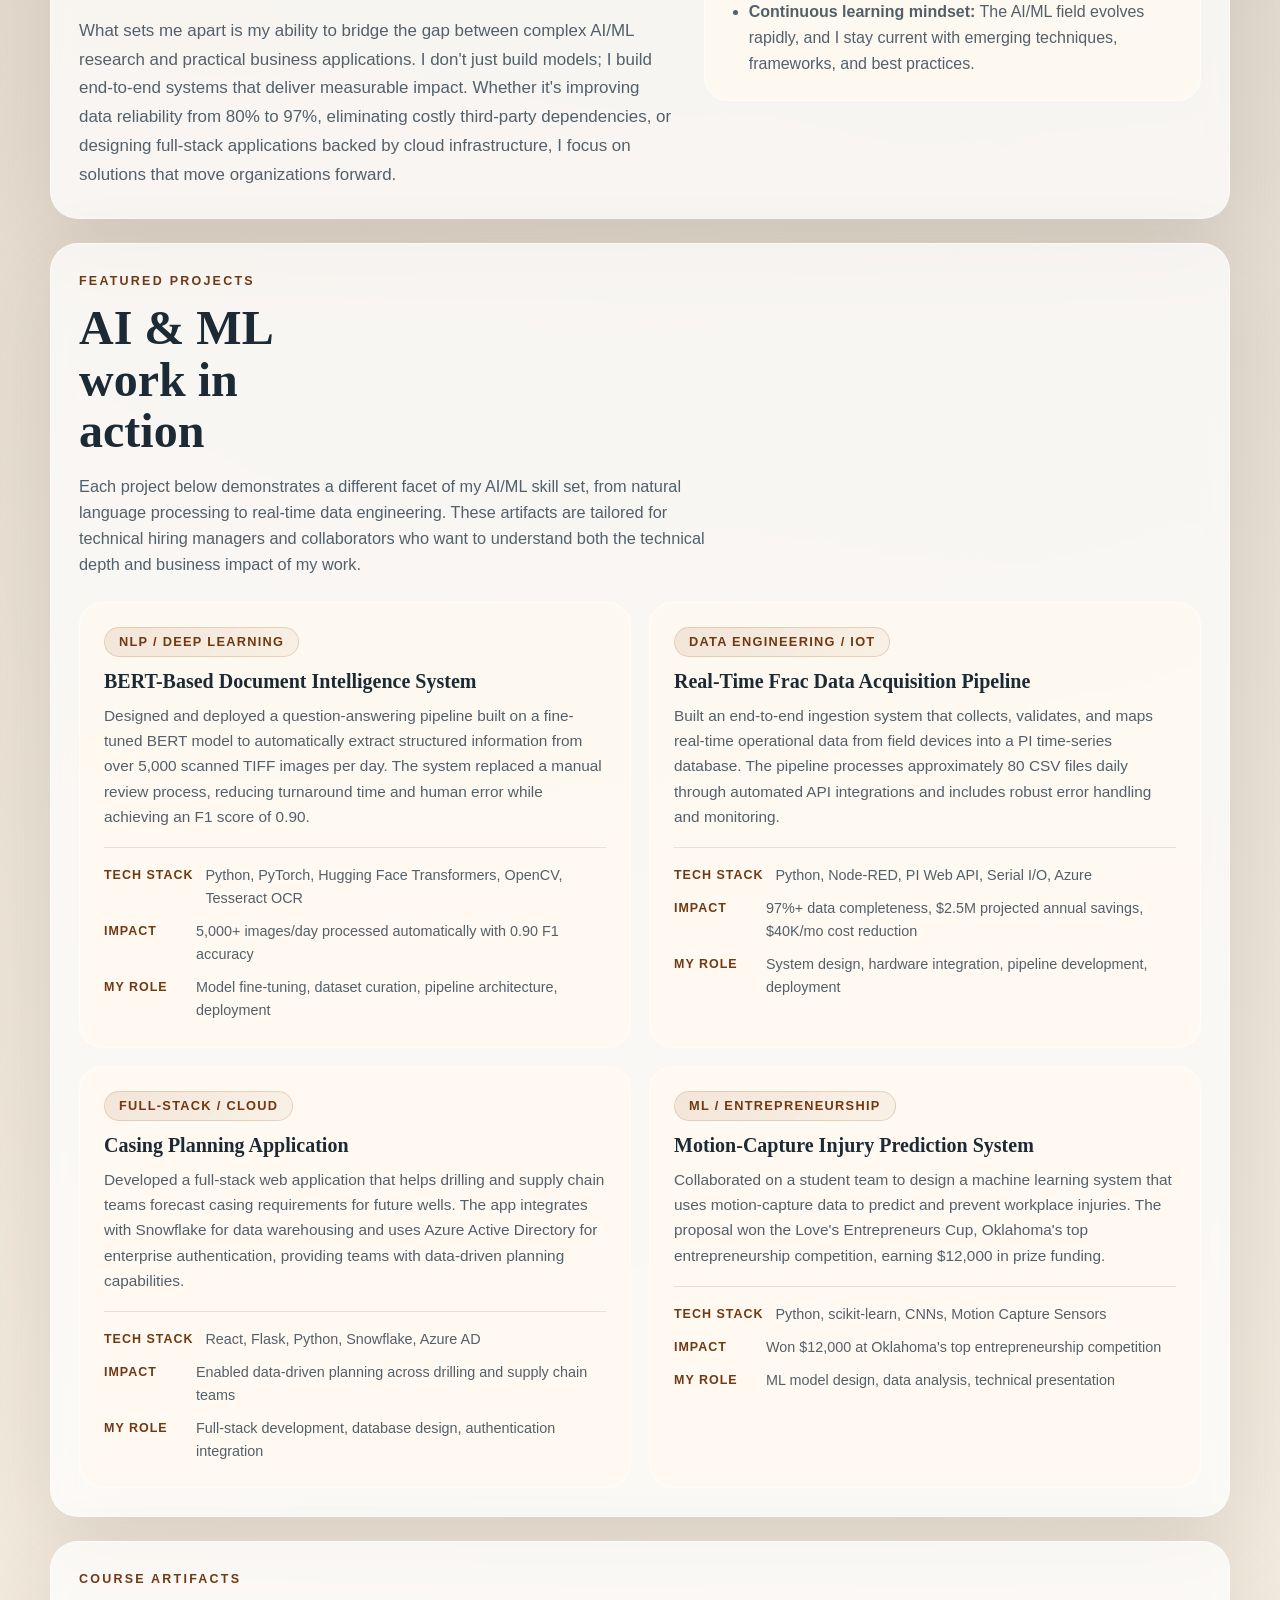
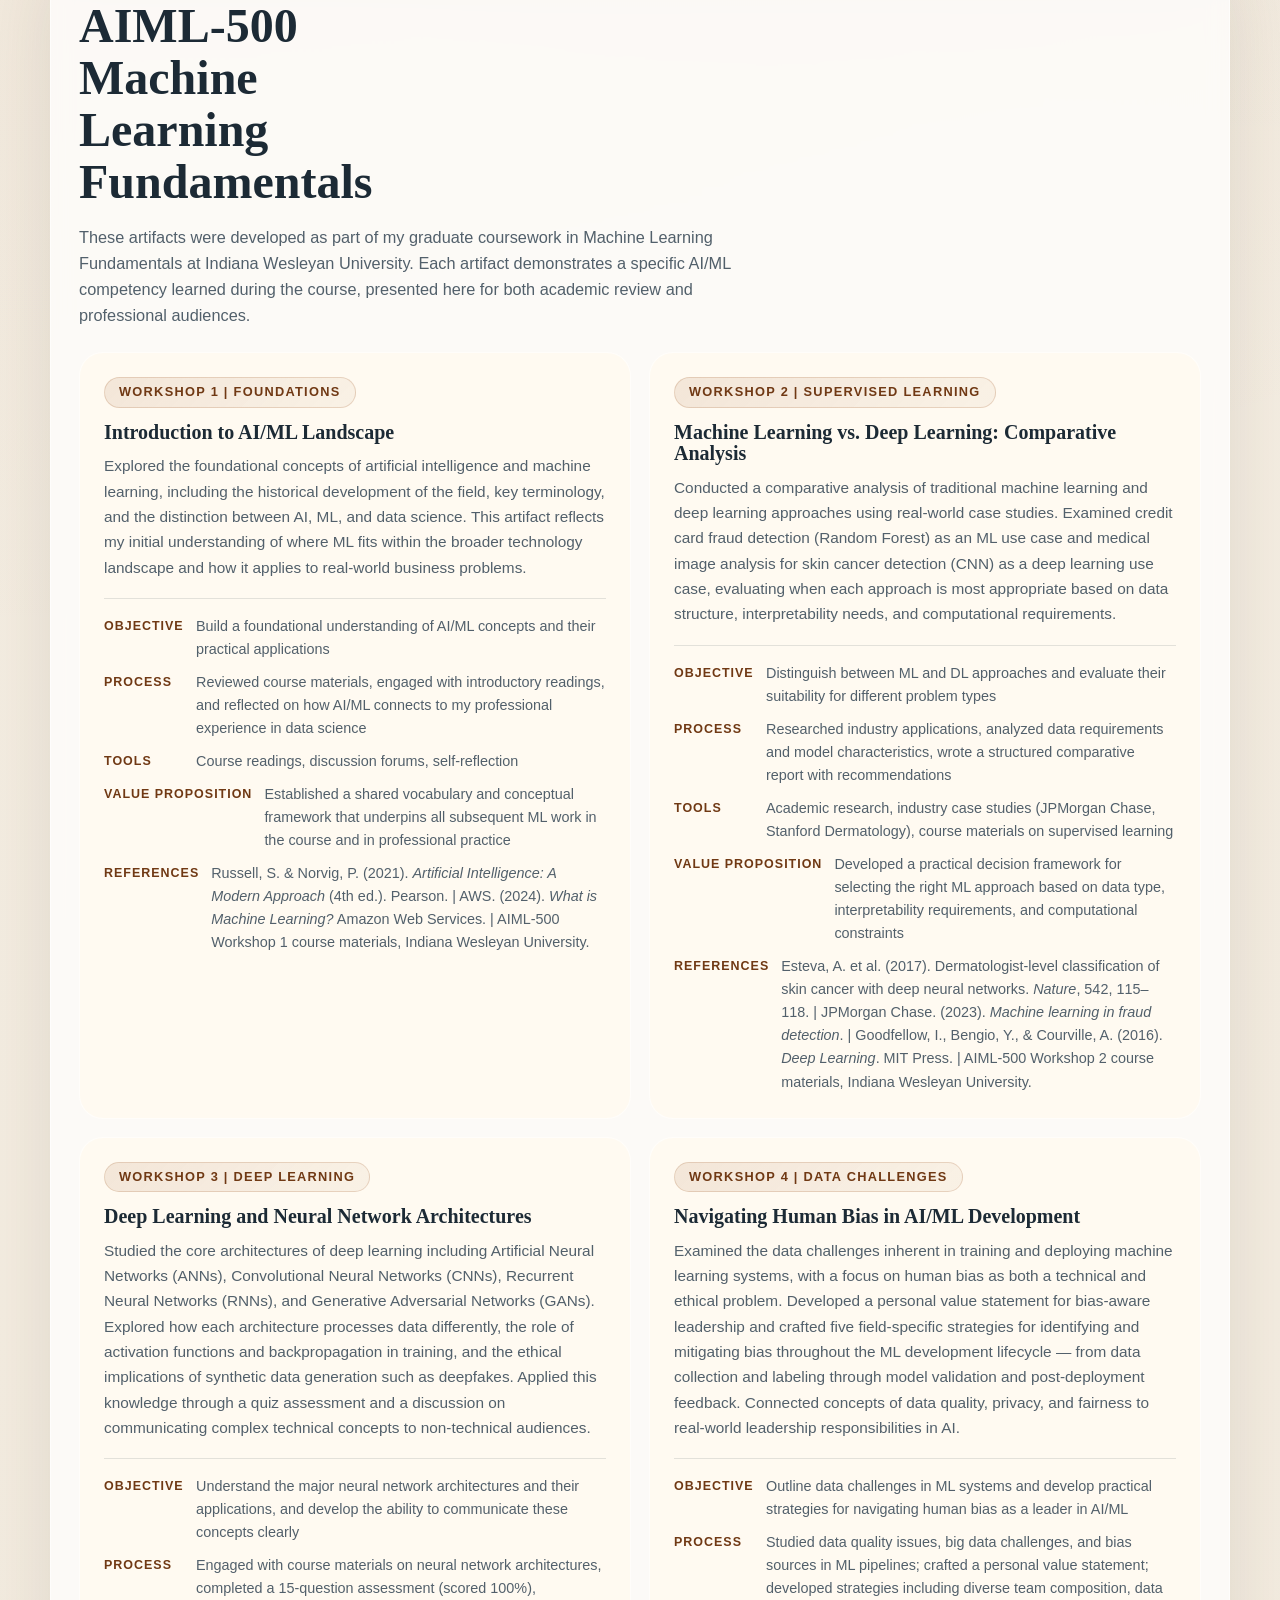
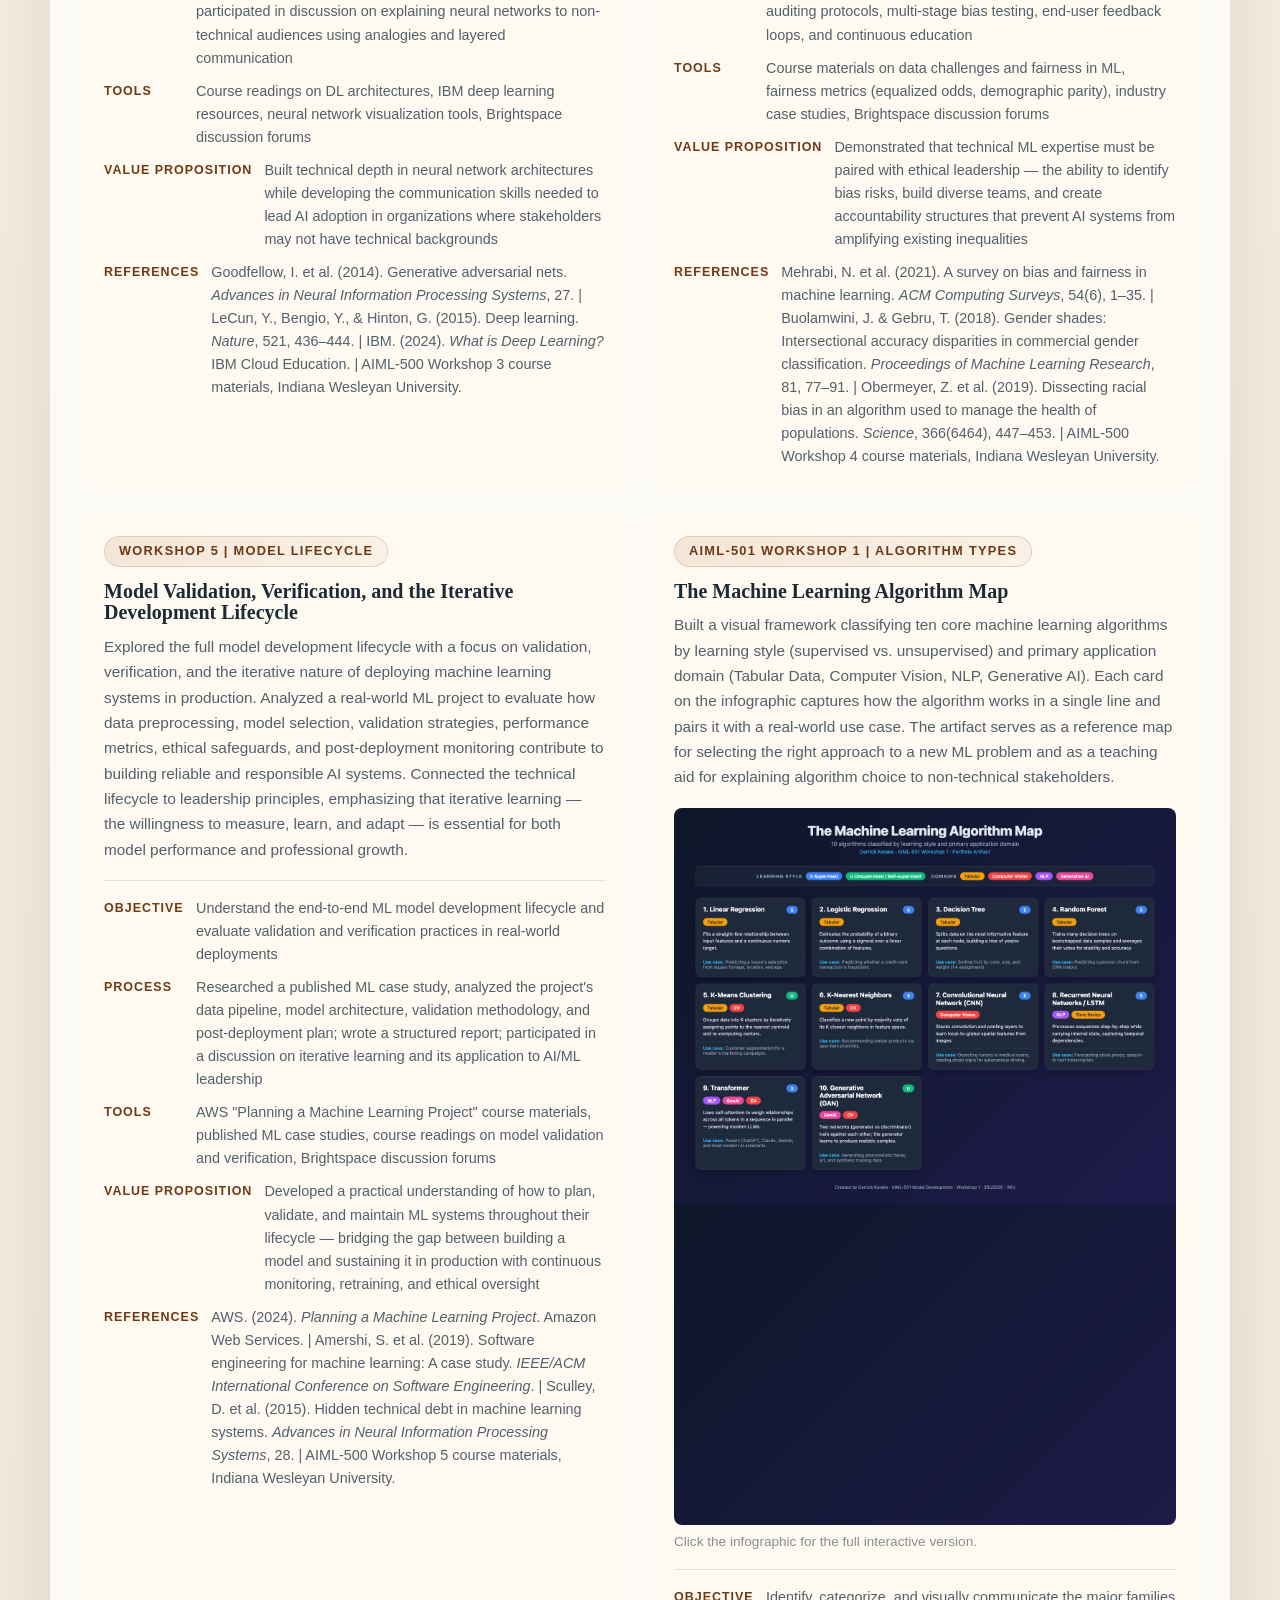
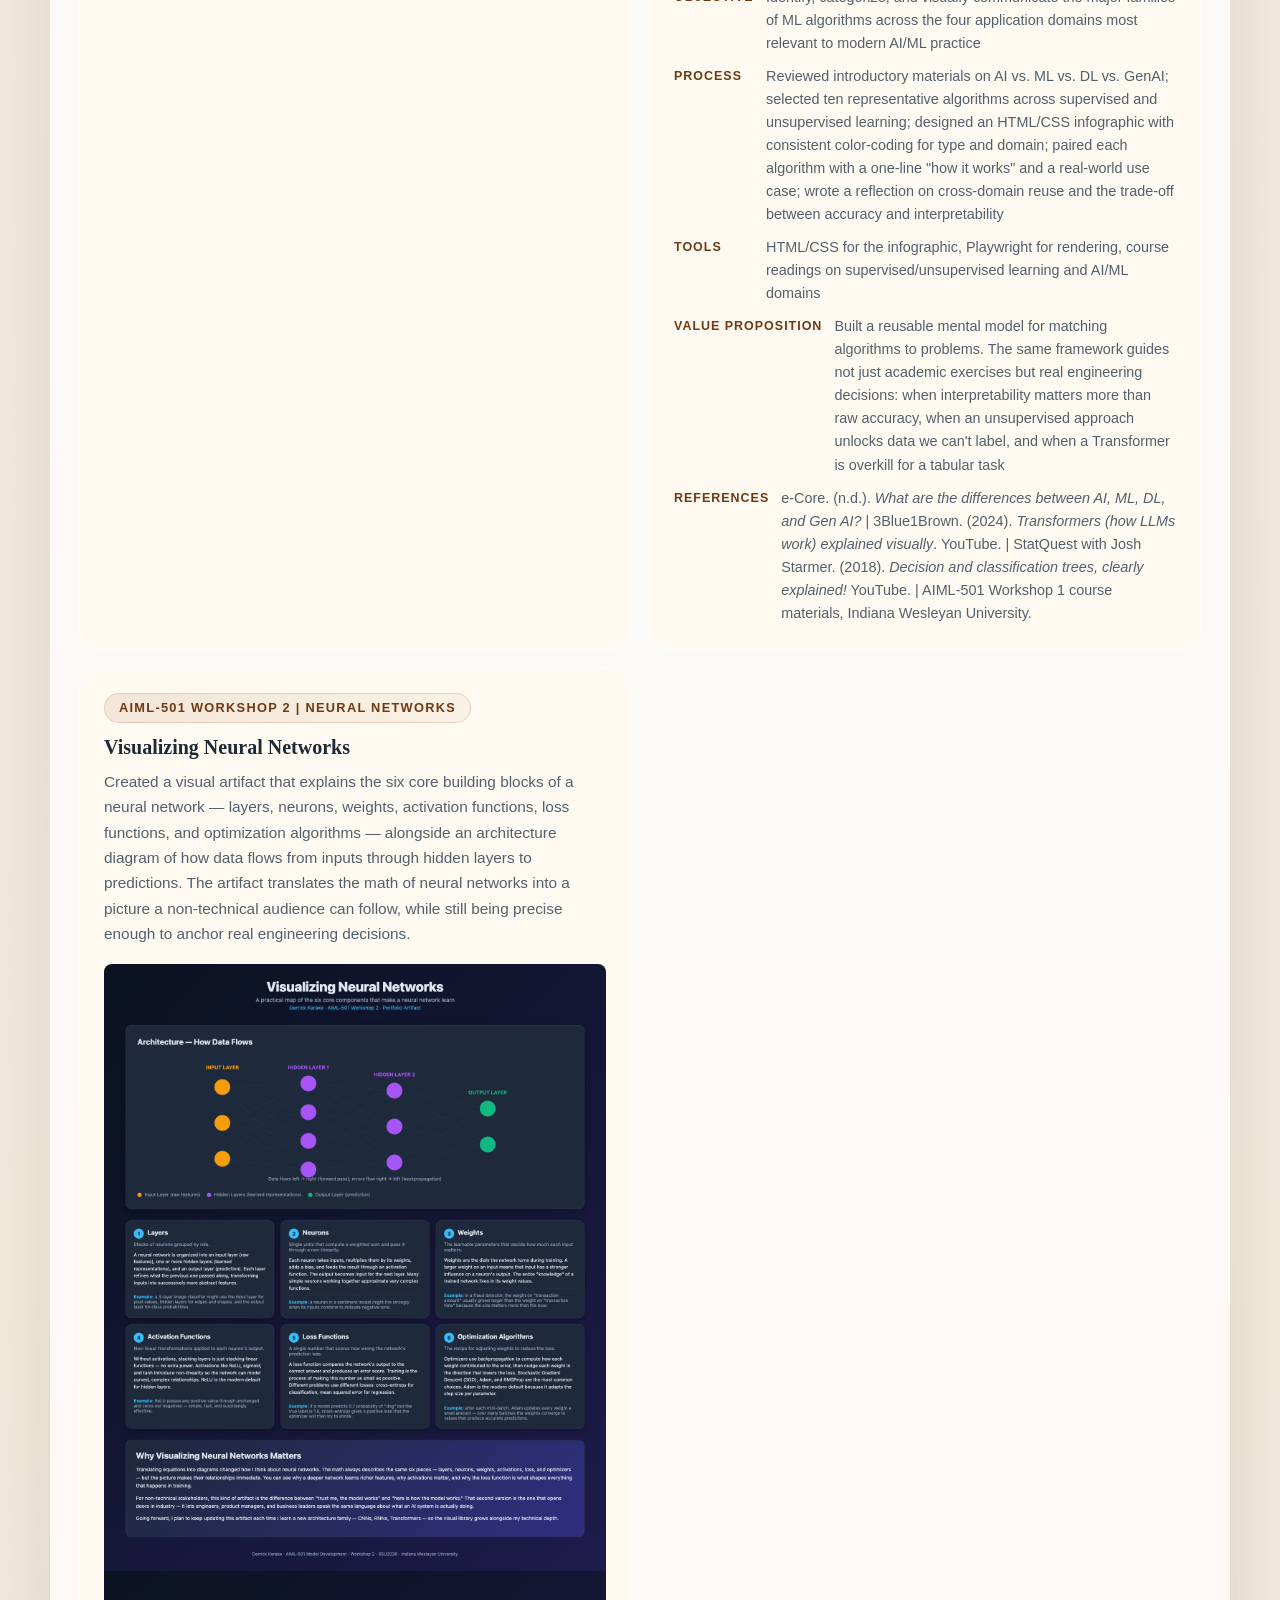
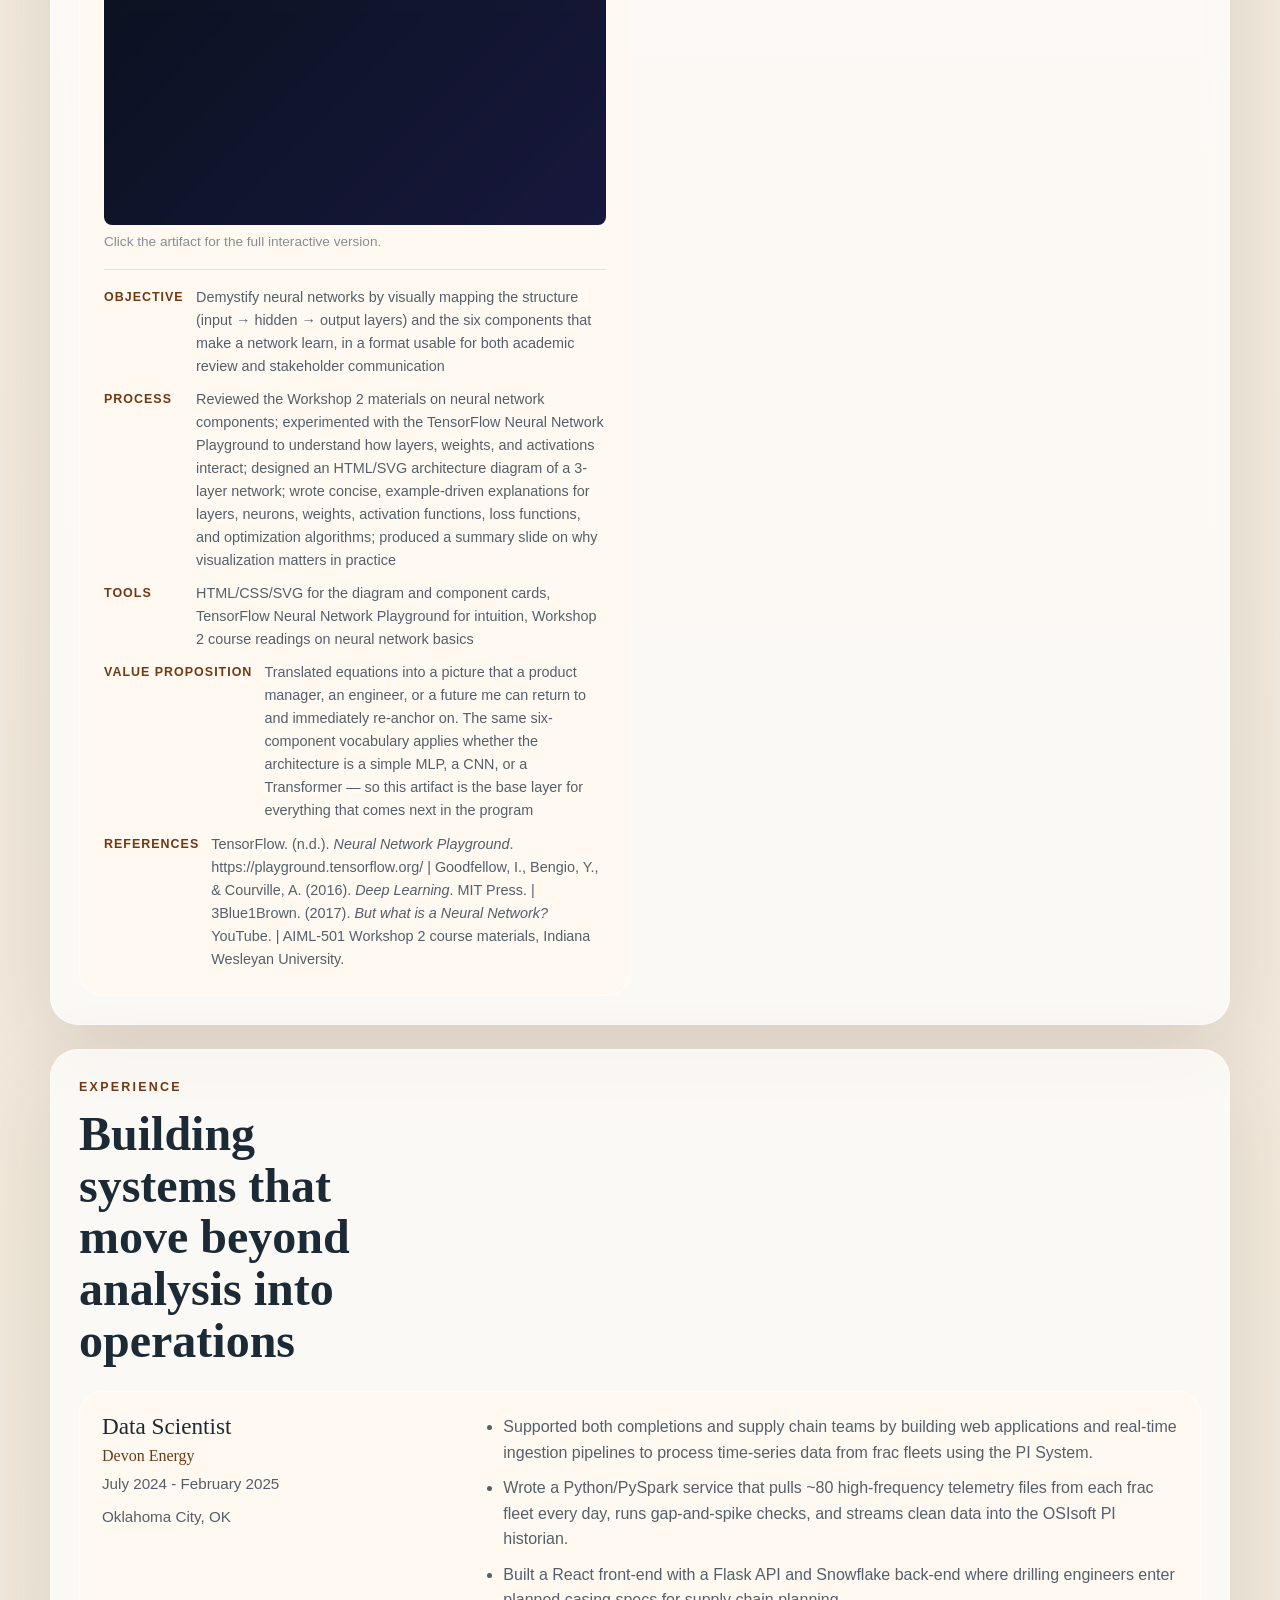
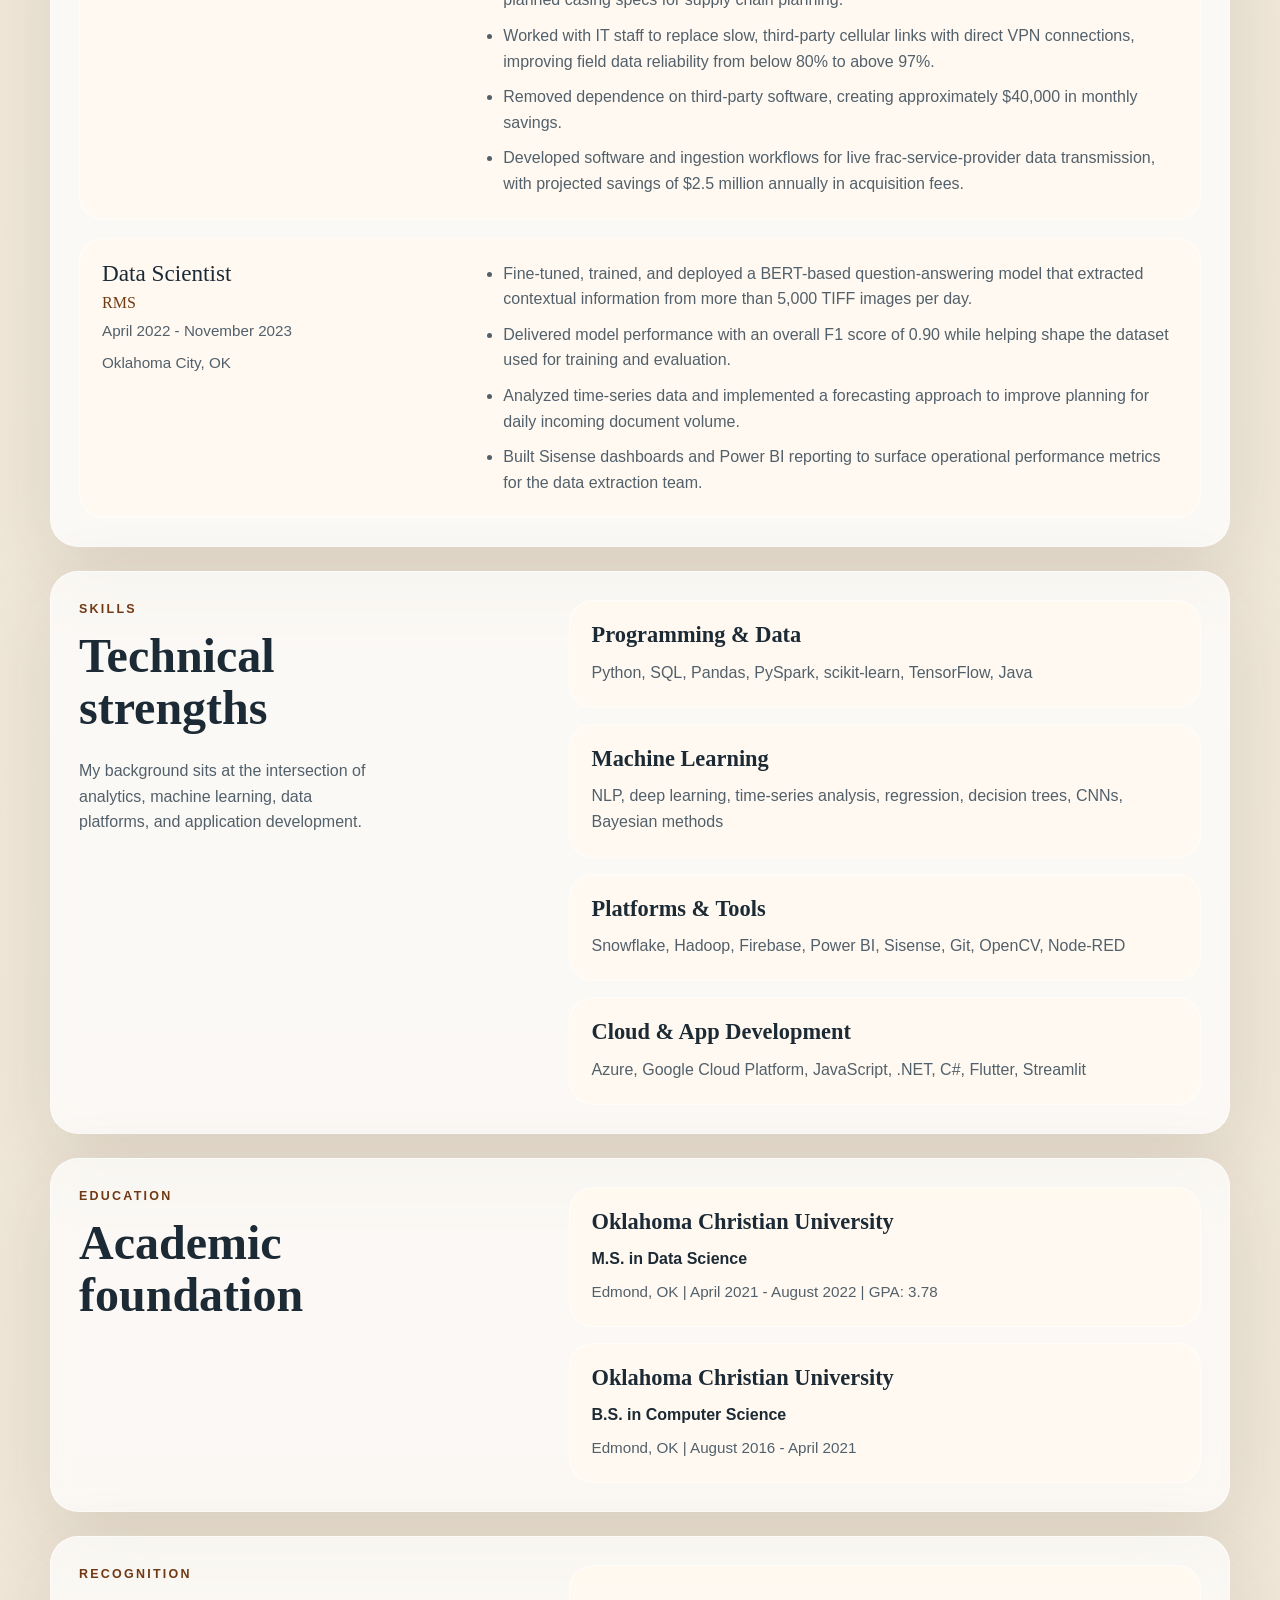
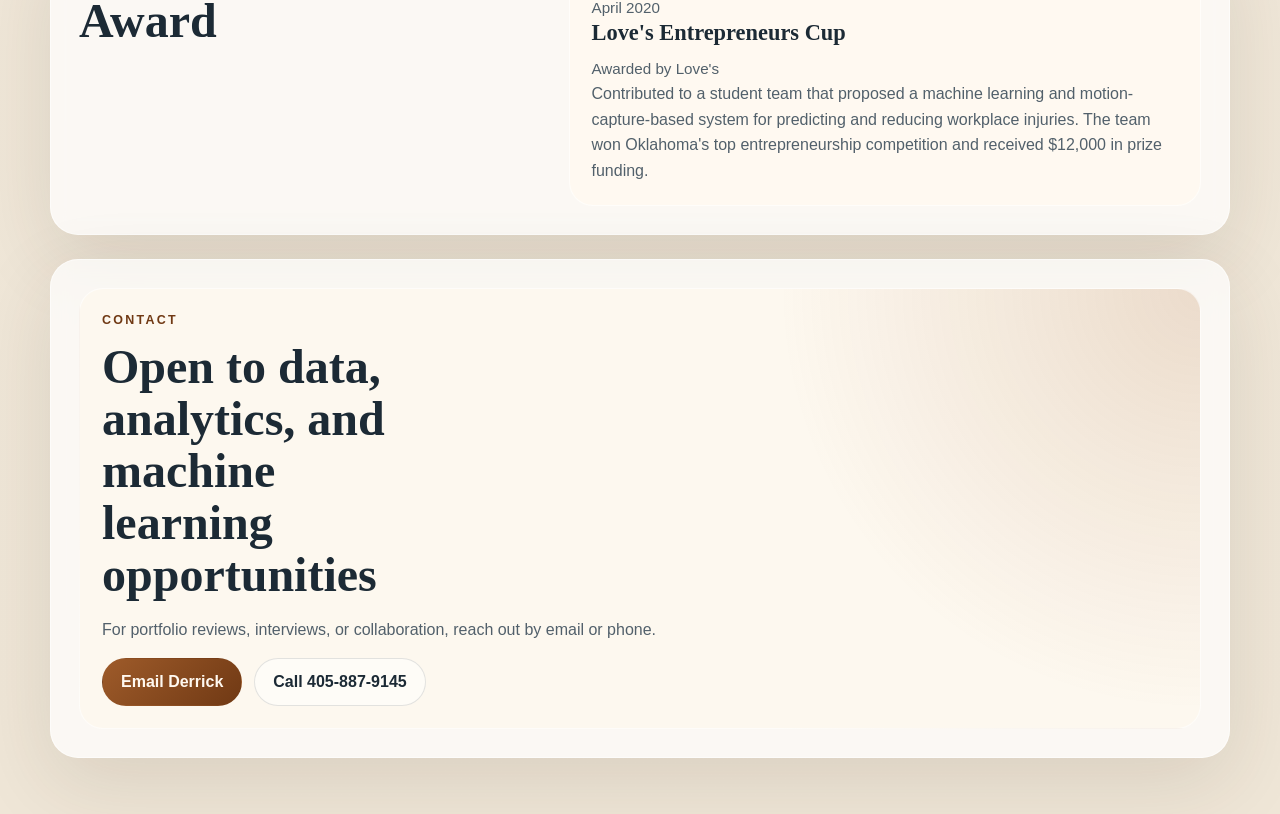
==== commit 7b9a1ee8: "Add AIML-501 W2 portfolio artifact: Visualizing Neural Networks Adds a 7th course artifact for AIML-" ====
--- a/index.html
+++ b/index.html
@@ -418,6 +418,41 @@
                 </div>
               </div>
             </article>
+            <article class="project-card">
+              <div class="project-tag">AIML-501 Workshop 2 | Neural Networks</div>
+              <h3>Visualizing Neural Networks</h3>
+              <p class="project-description">
+                Created a visual artifact that explains the six core building blocks of a neural network — layers, neurons, weights, activation functions, loss functions, and optimization algorithms — alongside an architecture diagram of how data flows from inputs through hidden layers to predictions. The artifact translates the math of neural networks into a picture a non-technical audience can follow, while still being precise enough to anchor real engineering decisions.
+              </p>
+              <div style="margin: 16px 0;">
+                <a href="aiml501_neural_networks.html" target="_blank" rel="noopener">
+                  <img src="images/aiml501_w2_neural_networks.png" alt="Visualizing Neural Networks artifact — architecture diagram plus six-component breakdown" style="max-width: 100%; height: auto; border-radius: 8px; display: block;" />
+                </a>
+                <p style="font-size: 0.85em; opacity: 0.7; margin-top: 6px;">Click the artifact for the full interactive version.</p>
+              </div>
+              <div class="project-details">
+                <div class="detail-item">
+                  <span class="detail-label">Objective</span>
+                  <span class="detail-value">Demystify neural networks by visually mapping the structure (input → hidden → output layers) and the six components that make a network learn, in a format usable for both academic review and stakeholder communication</span>
+                </div>
+                <div class="detail-item">
+                  <span class="detail-label">Process</span>
+                  <span class="detail-value">Reviewed the Workshop 2 materials on neural network components; experimented with the TensorFlow Neural Network Playground to understand how layers, weights, and activations interact; designed an HTML/SVG architecture diagram of a 3-layer network; wrote concise, example-driven explanations for layers, neurons, weights, activation functions, loss functions, and optimization algorithms; produced a summary slide on why visualization matters in practice</span>
+                </div>
+                <div class="detail-item">
+                  <span class="detail-label">Tools</span>
+                  <span class="detail-value">HTML/CSS/SVG for the diagram and component cards, TensorFlow Neural Network Playground for intuition, Workshop 2 course readings on neural network basics</span>
+                </div>
+                <div class="detail-item">
+                  <span class="detail-label">Value Proposition</span>
+                  <span class="detail-value">Translated equations into a picture that a product manager, an engineer, or a future me can return to and immediately re-anchor on. The same six-component vocabulary applies whether the architecture is a simple MLP, a CNN, or a Transformer — so this artifact is the base layer for everything that comes next in the program</span>
+                </div>
+                <div class="detail-item">
+                  <span class="detail-label">References</span>
+                  <span class="detail-value">TensorFlow. (n.d.). <em>Neural Network Playground</em>. https://playground.tensorflow.org/ | Goodfellow, I., Bengio, Y., &amp; Courville, A. (2016). <em>Deep Learning</em>. MIT Press. | 3Blue1Brown. (2017). <em>But what is a Neural Network?</em> YouTube. | AIML-501 Workshop 2 course materials, Indiana Wesleyan University.</span>
+                </div>
+              </div>
+            </article>
           </div>
         </section>
 
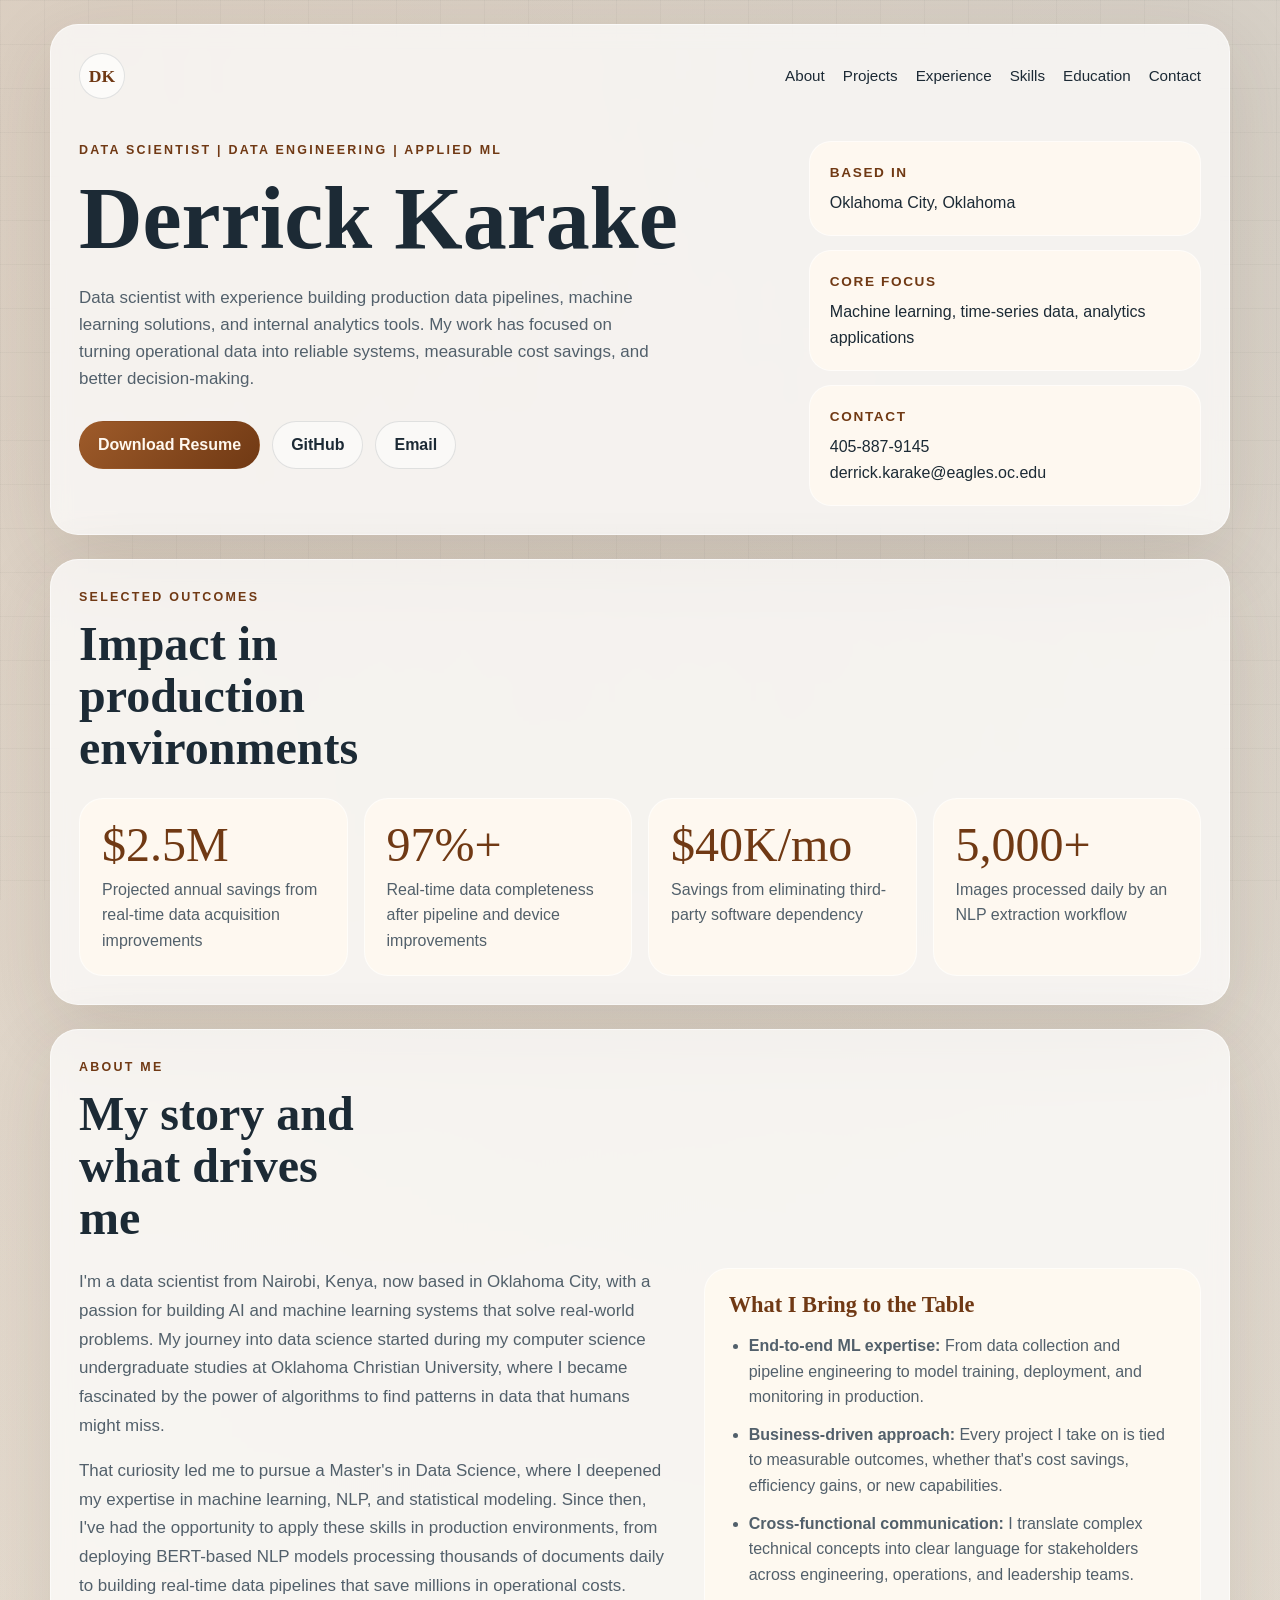
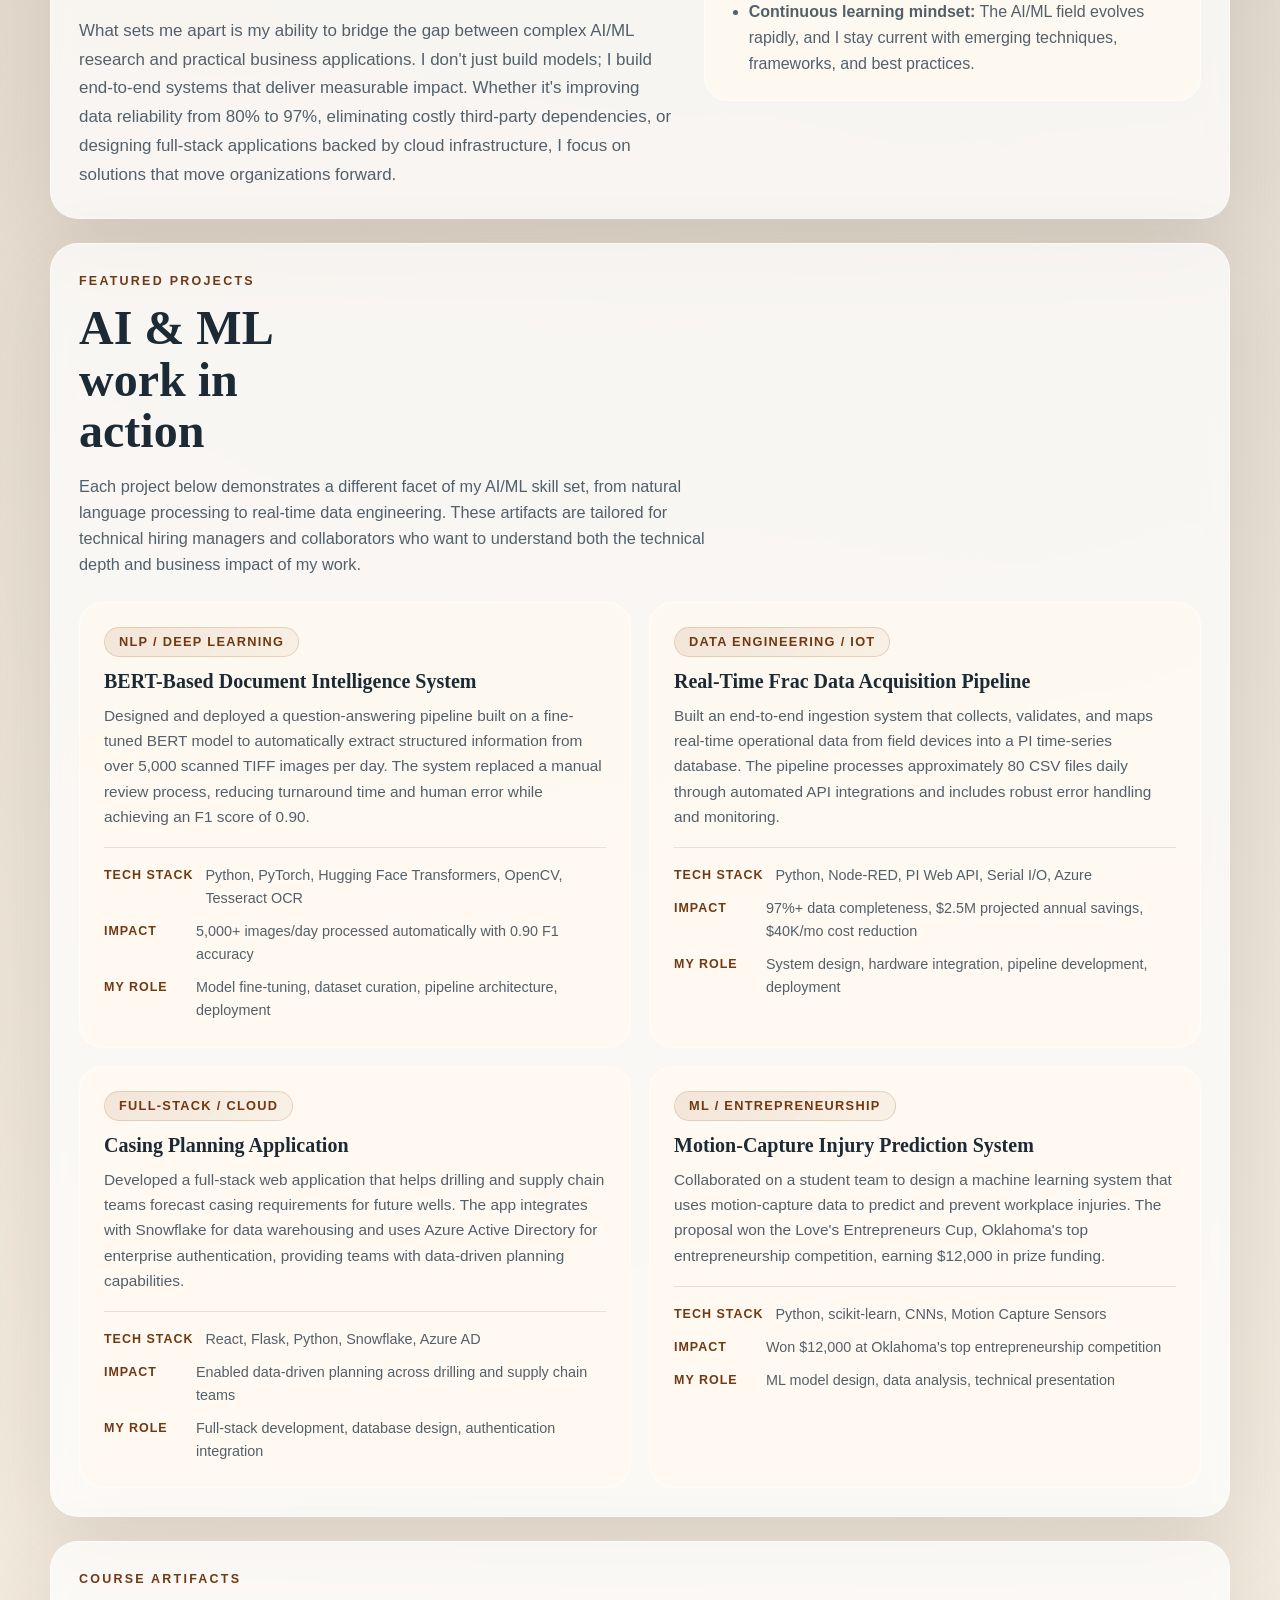
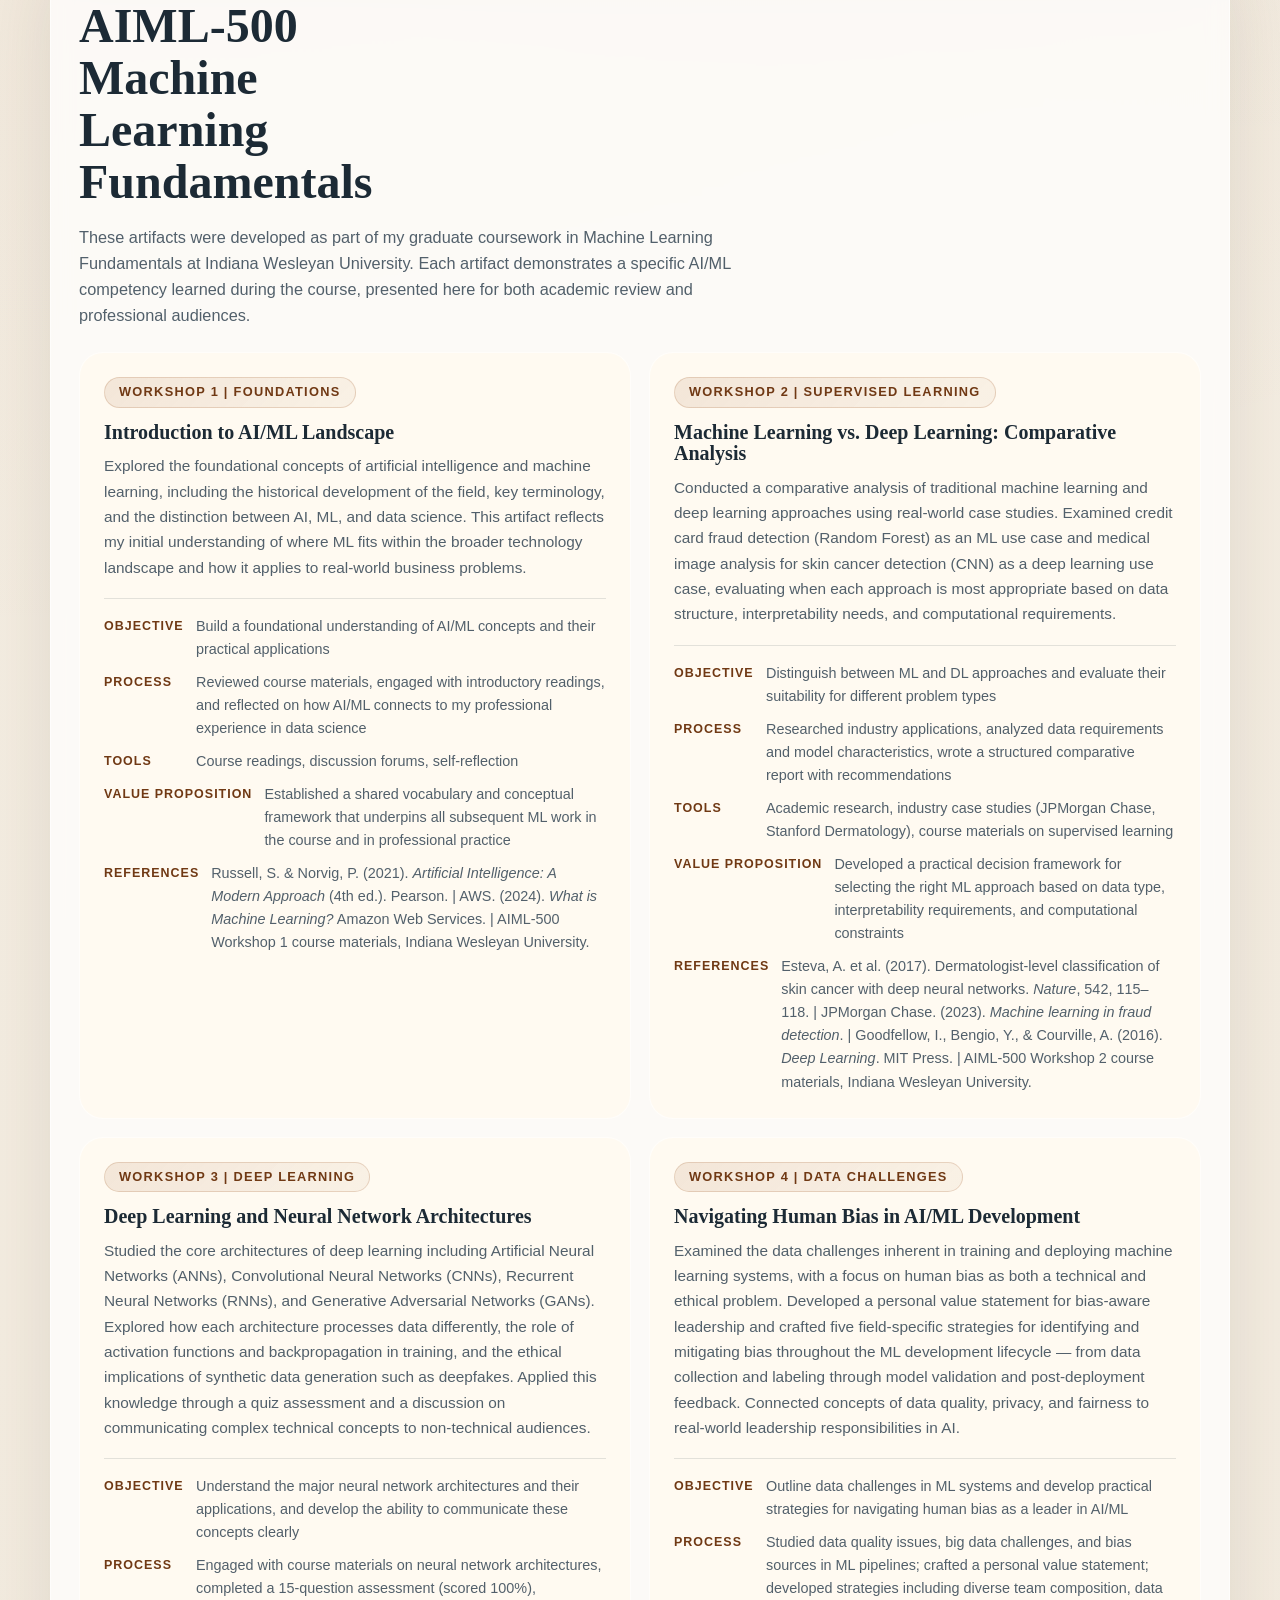
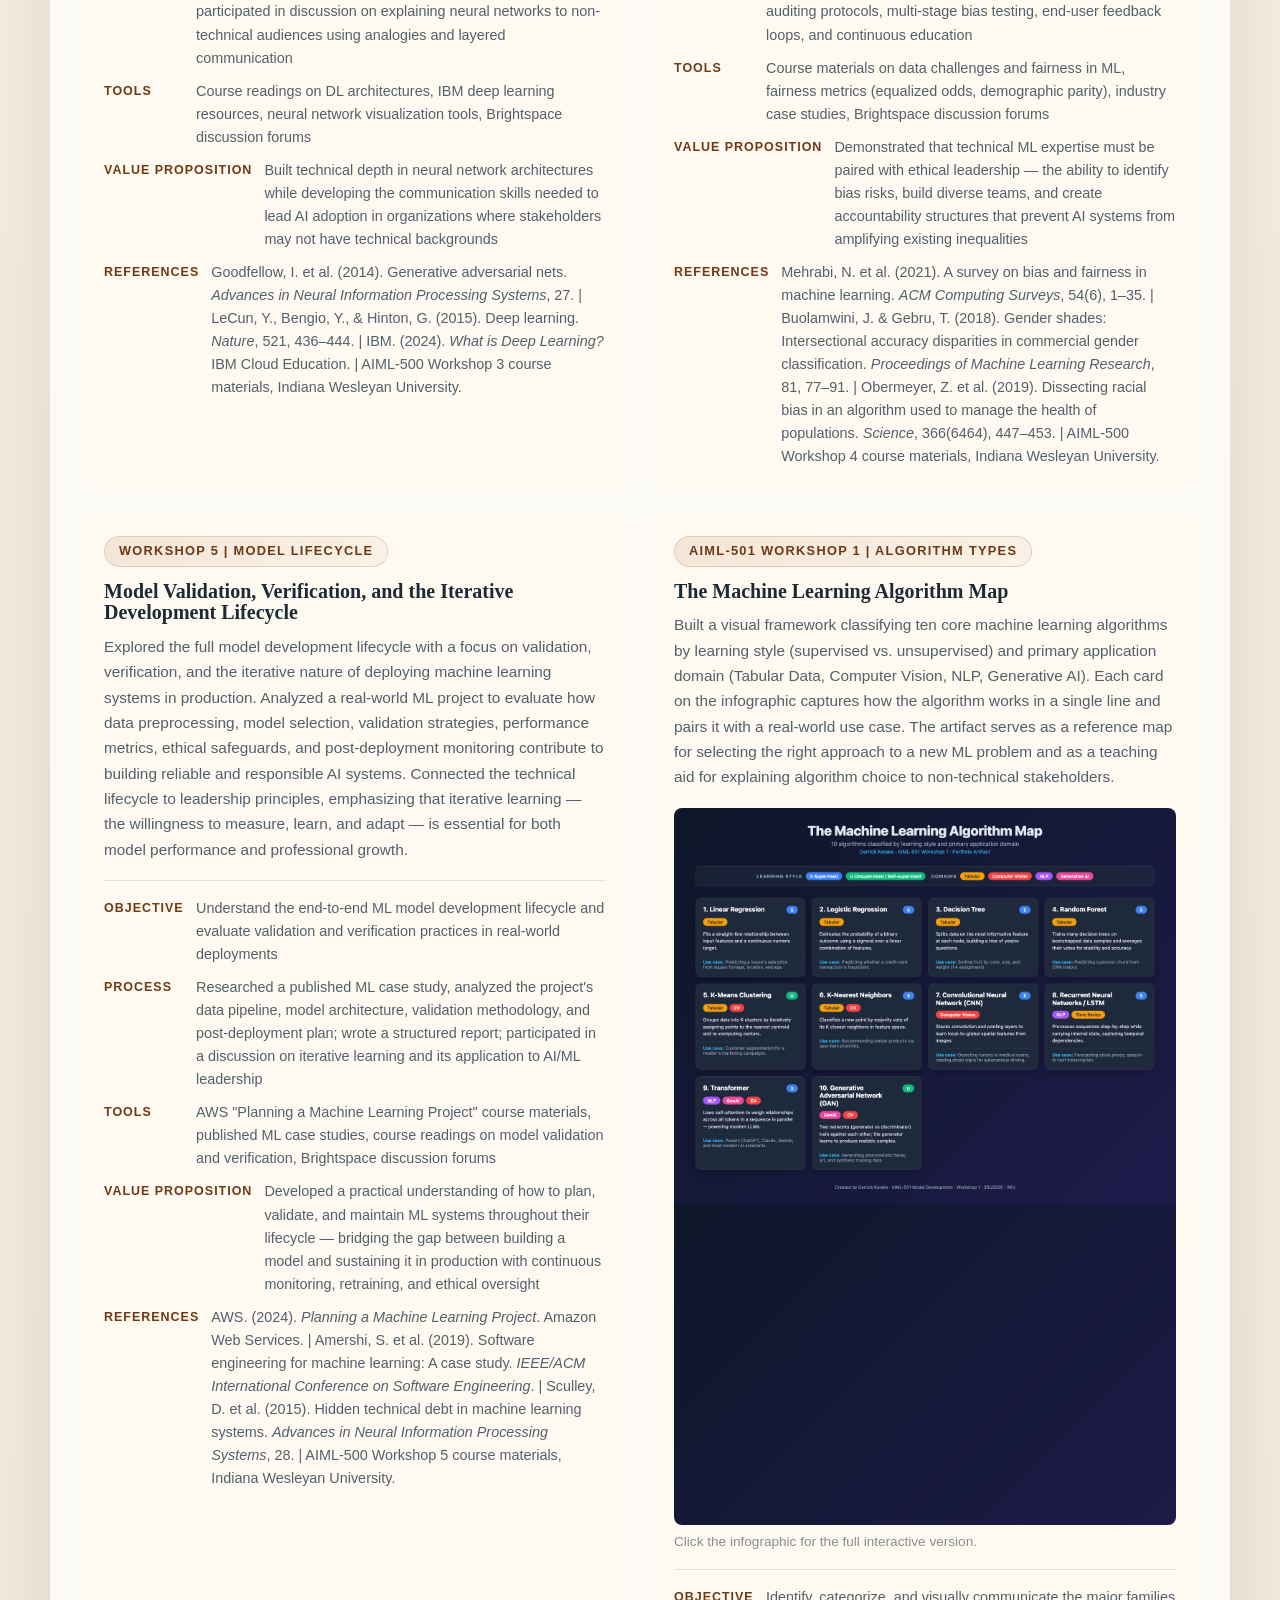
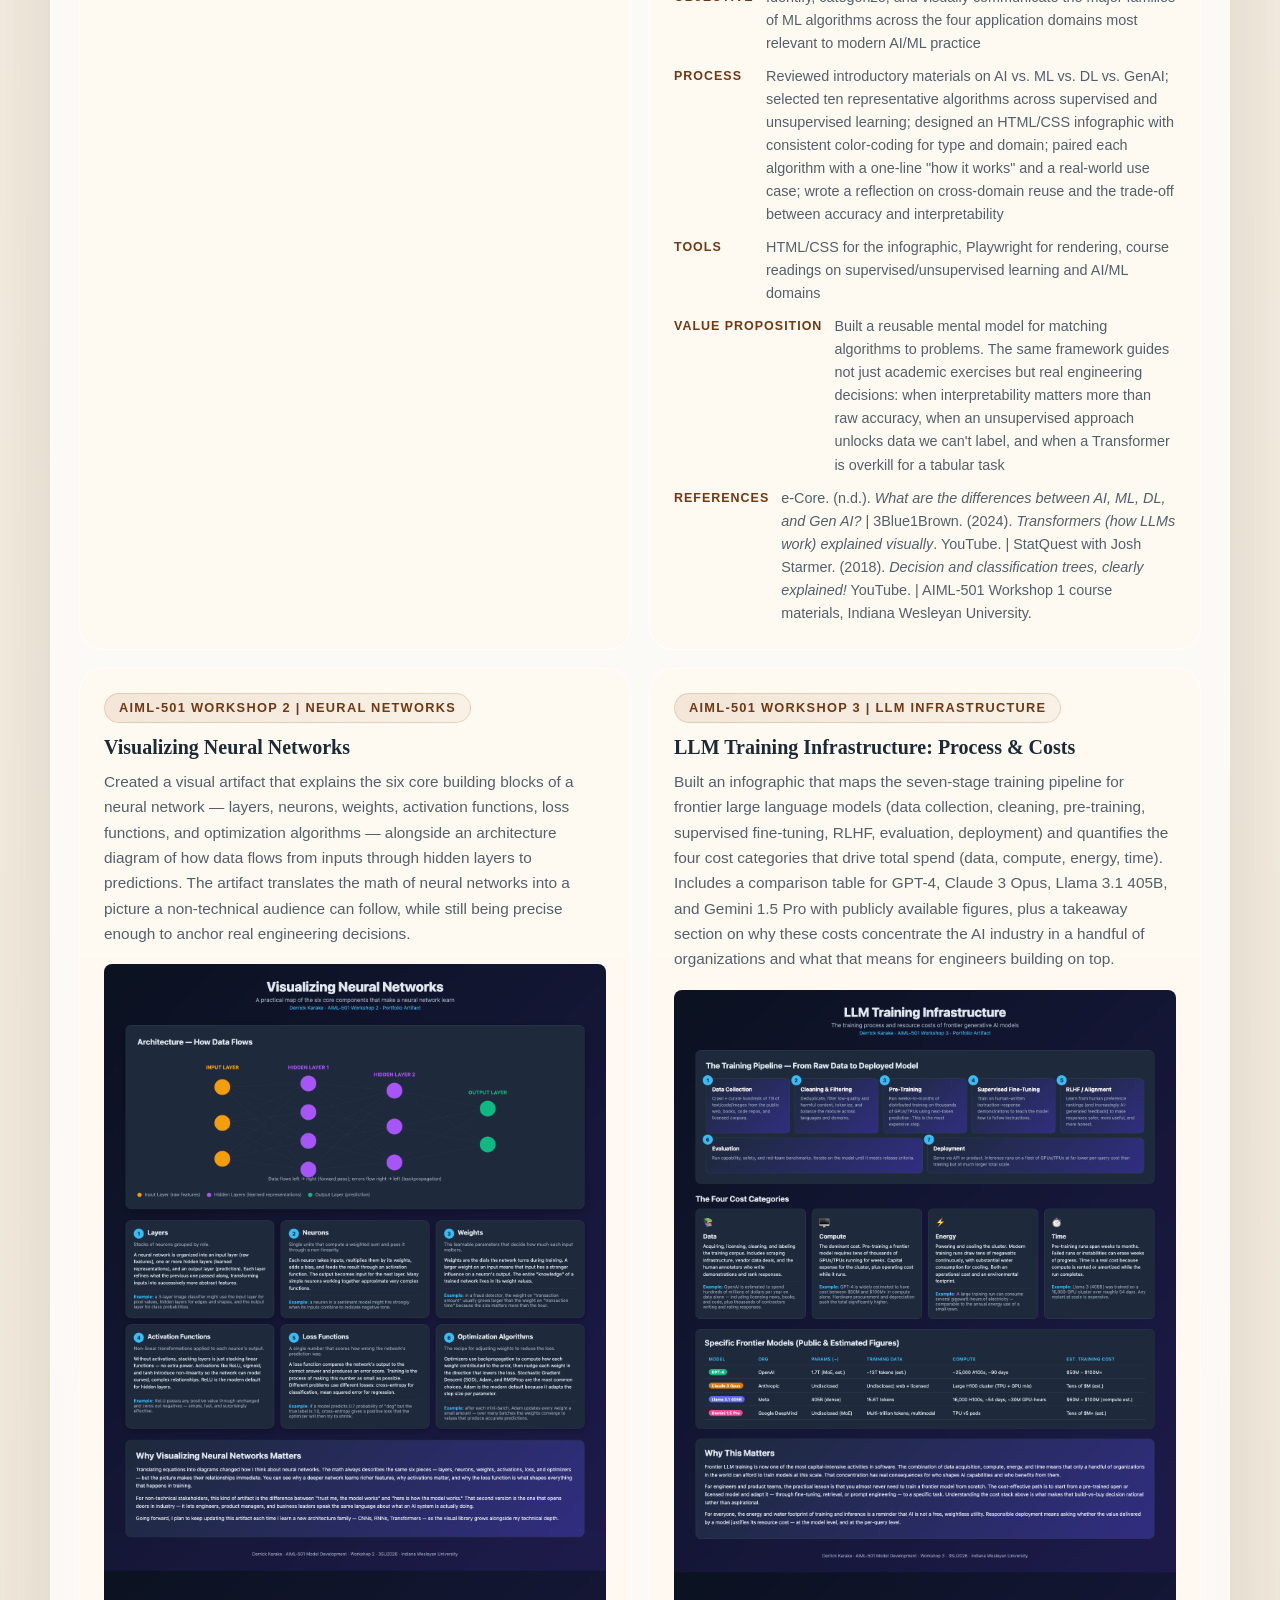
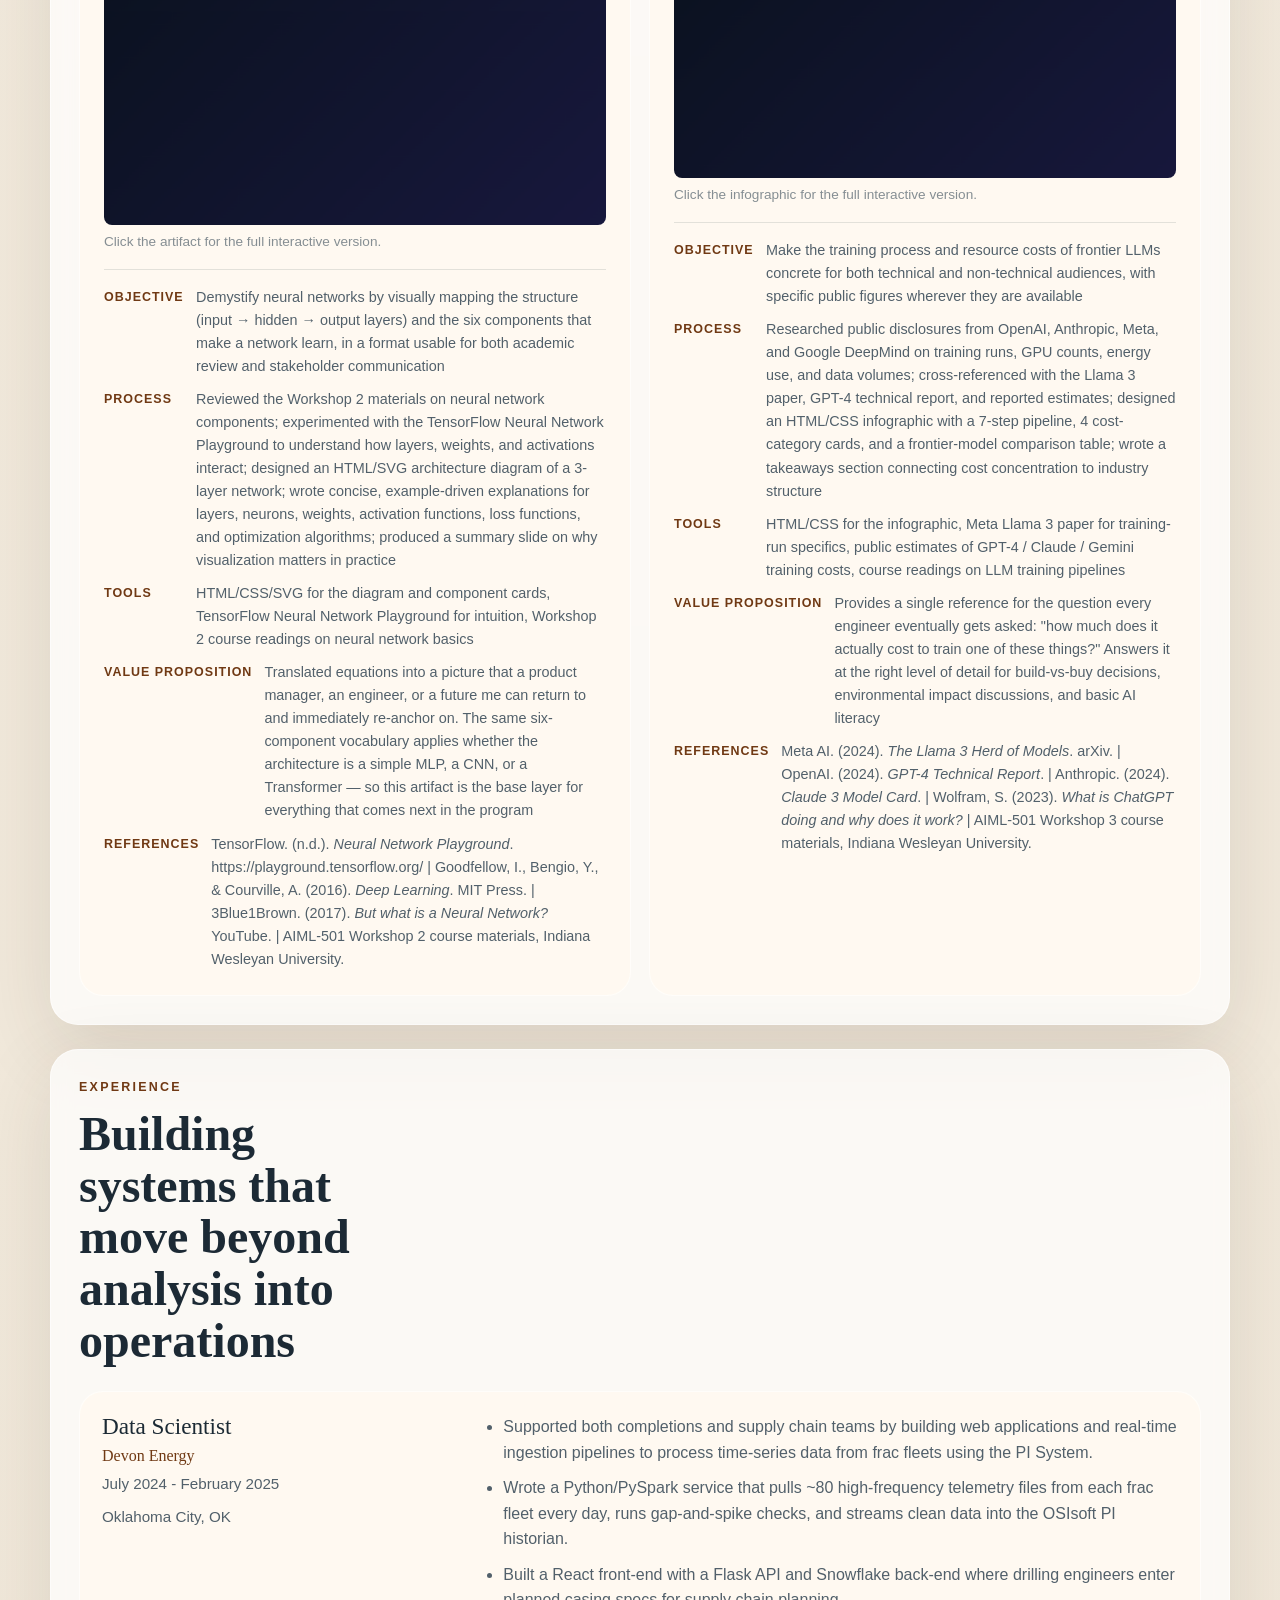
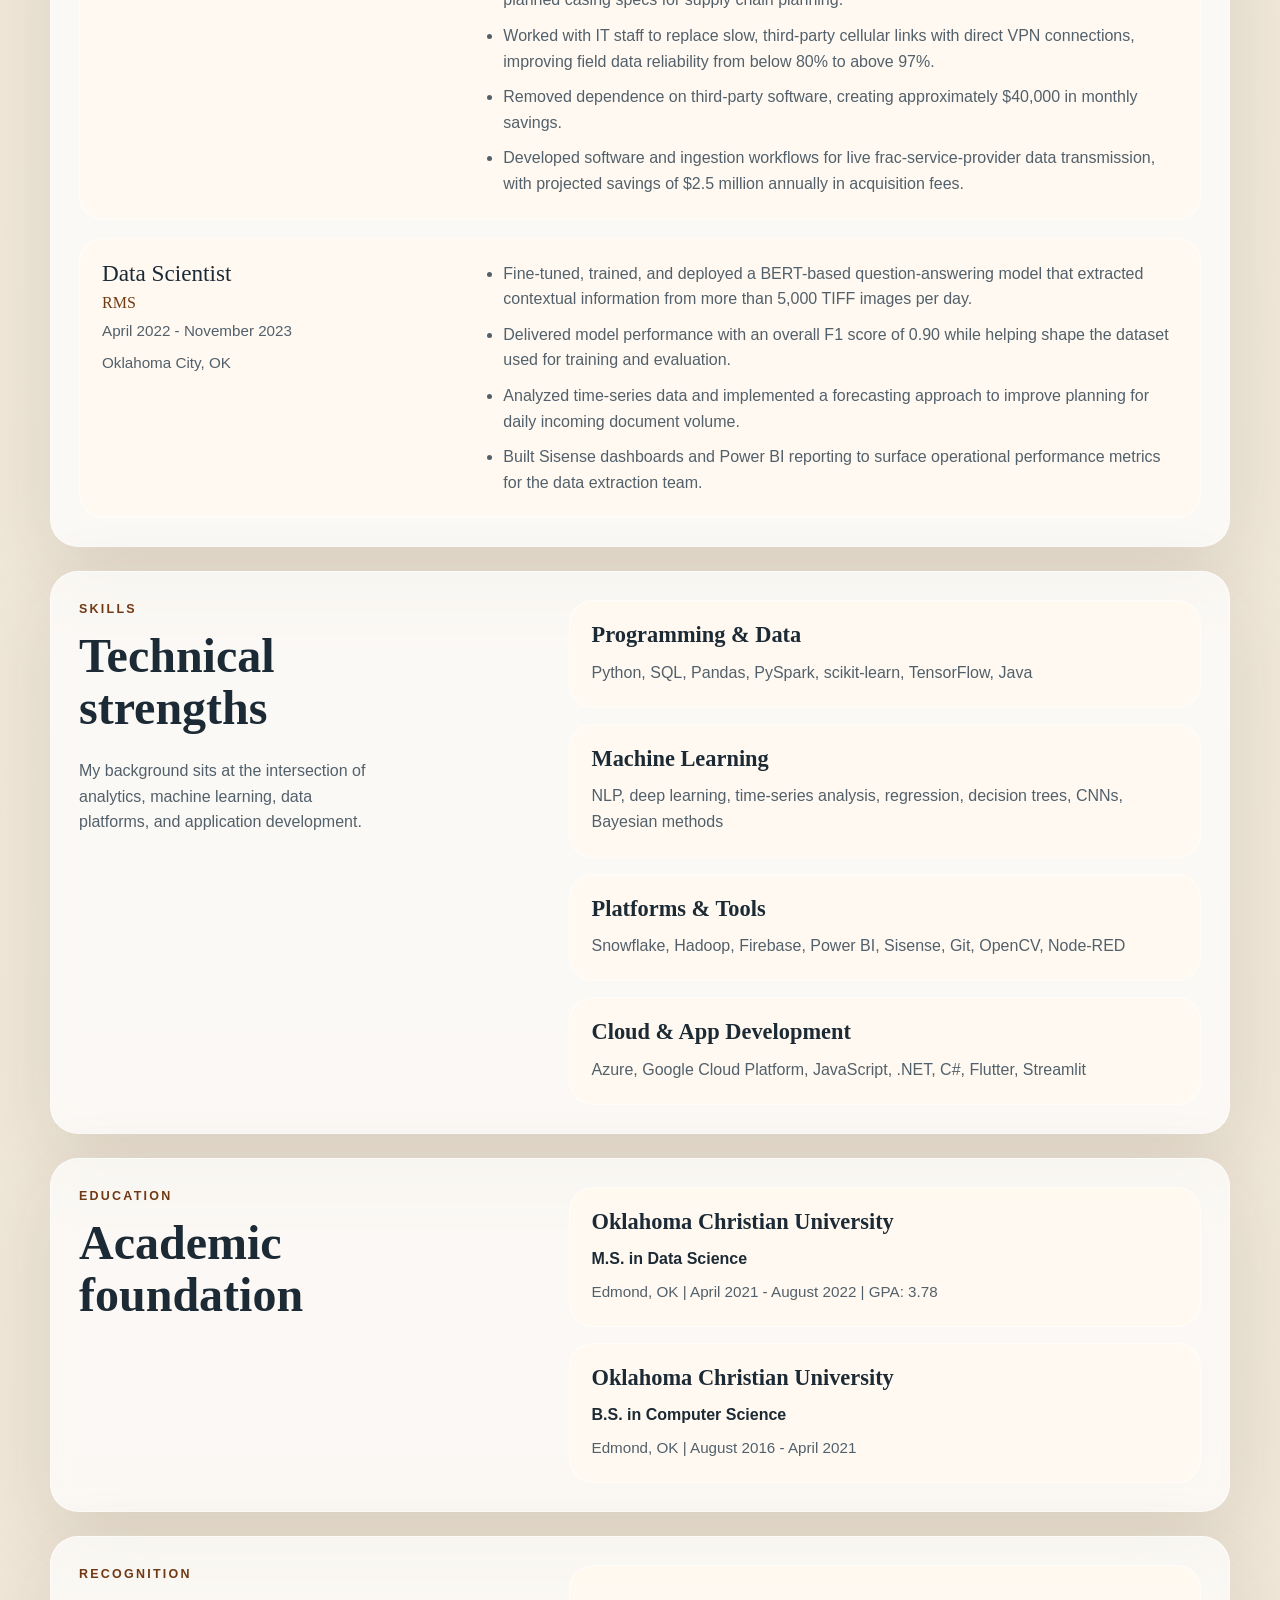
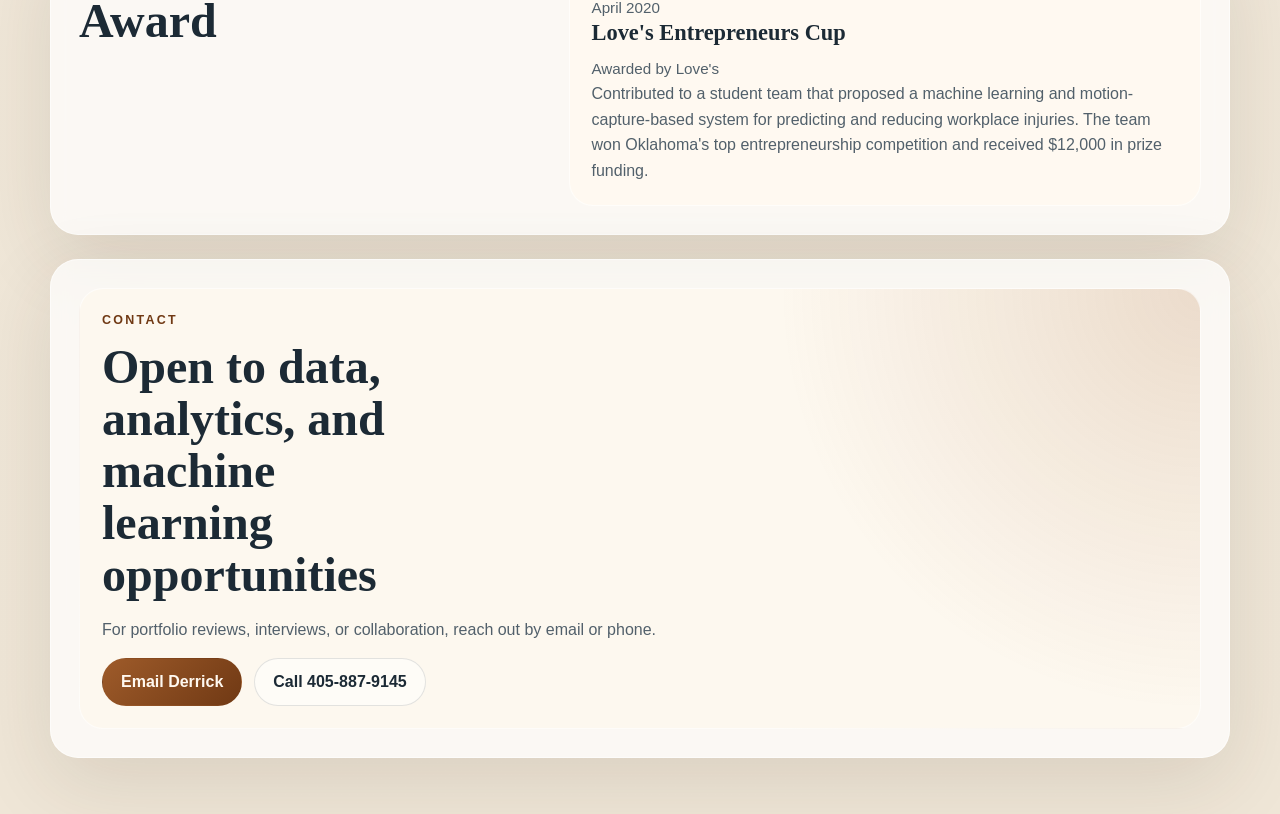
==== commit 2e1f49b4: "Add AIML-501 W3 portfolio artifact: LLM Training Infrastructure Adds an 8th course artifact for AIML" ====
--- a/index.html
+++ b/index.html
@@ -453,6 +453,41 @@
                 </div>
               </div>
             </article>
+            <article class="project-card">
+              <div class="project-tag">AIML-501 Workshop 3 | LLM Infrastructure</div>
+              <h3>LLM Training Infrastructure: Process &amp; Costs</h3>
+              <p class="project-description">
+                Built an infographic that maps the seven-stage training pipeline for frontier large language models (data collection, cleaning, pre-training, supervised fine-tuning, RLHF, evaluation, deployment) and quantifies the four cost categories that drive total spend (data, compute, energy, time). Includes a comparison table for GPT-4, Claude 3 Opus, Llama 3.1 405B, and Gemini 1.5 Pro with publicly available figures, plus a takeaway section on why these costs concentrate the AI industry in a handful of organizations and what that means for engineers building on top.
+              </p>
+              <div style="margin: 16px 0;">
+                <a href="aiml501_llm_training.html" target="_blank" rel="noopener">
+                  <img src="images/aiml501_w3_llm_training.png" alt="LLM Training Infrastructure infographic — pipeline, cost categories, model comparison" style="max-width: 100%; height: auto; border-radius: 8px; display: block;" />
+                </a>
+                <p style="font-size: 0.85em; opacity: 0.7; margin-top: 6px;">Click the infographic for the full interactive version.</p>
+              </div>
+              <div class="project-details">
+                <div class="detail-item">
+                  <span class="detail-label">Objective</span>
+                  <span class="detail-value">Make the training process and resource costs of frontier LLMs concrete for both technical and non-technical audiences, with specific public figures wherever they are available</span>
+                </div>
+                <div class="detail-item">
+                  <span class="detail-label">Process</span>
+                  <span class="detail-value">Researched public disclosures from OpenAI, Anthropic, Meta, and Google DeepMind on training runs, GPU counts, energy use, and data volumes; cross-referenced with the Llama 3 paper, GPT-4 technical report, and reported estimates; designed an HTML/CSS infographic with a 7-step pipeline, 4 cost-category cards, and a frontier-model comparison table; wrote a takeaways section connecting cost concentration to industry structure</span>
+                </div>
+                <div class="detail-item">
+                  <span class="detail-label">Tools</span>
+                  <span class="detail-value">HTML/CSS for the infographic, Meta Llama 3 paper for training-run specifics, public estimates of GPT-4 / Claude / Gemini training costs, course readings on LLM training pipelines</span>
+                </div>
+                <div class="detail-item">
+                  <span class="detail-label">Value Proposition</span>
+                  <span class="detail-value">Provides a single reference for the question every engineer eventually gets asked: "how much does it actually cost to train one of these things?" Answers it at the right level of detail for build-vs-buy decisions, environmental impact discussions, and basic AI literacy</span>
+                </div>
+                <div class="detail-item">
+                  <span class="detail-label">References</span>
+                  <span class="detail-value">Meta AI. (2024). <em>The Llama 3 Herd of Models</em>. arXiv. | OpenAI. (2024). <em>GPT-4 Technical Report</em>. | Anthropic. (2024). <em>Claude 3 Model Card</em>. | Wolfram, S. (2023). <em>What is ChatGPT doing and why does it work?</em> | AIML-501 Workshop 3 course materials, Indiana Wesleyan University.</span>
+                </div>
+              </div>
+            </article>
           </div>
         </section>
 
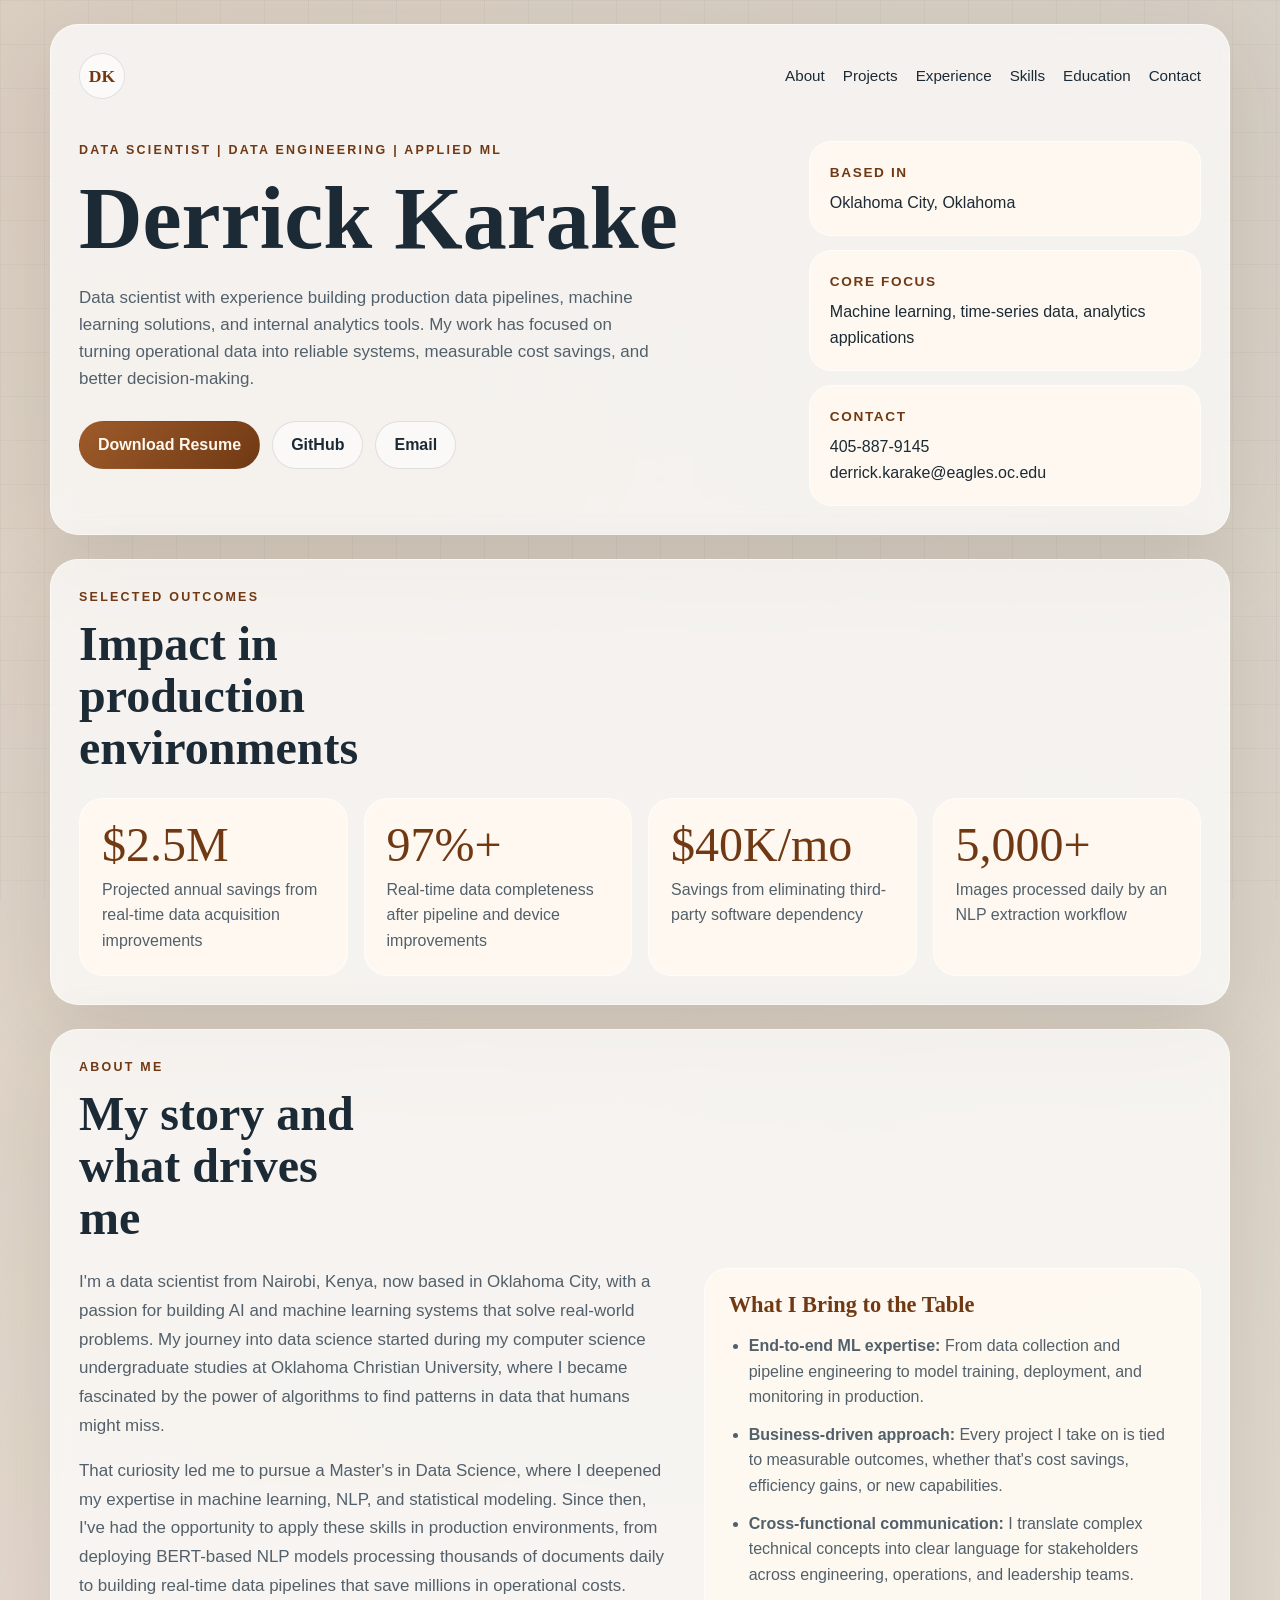
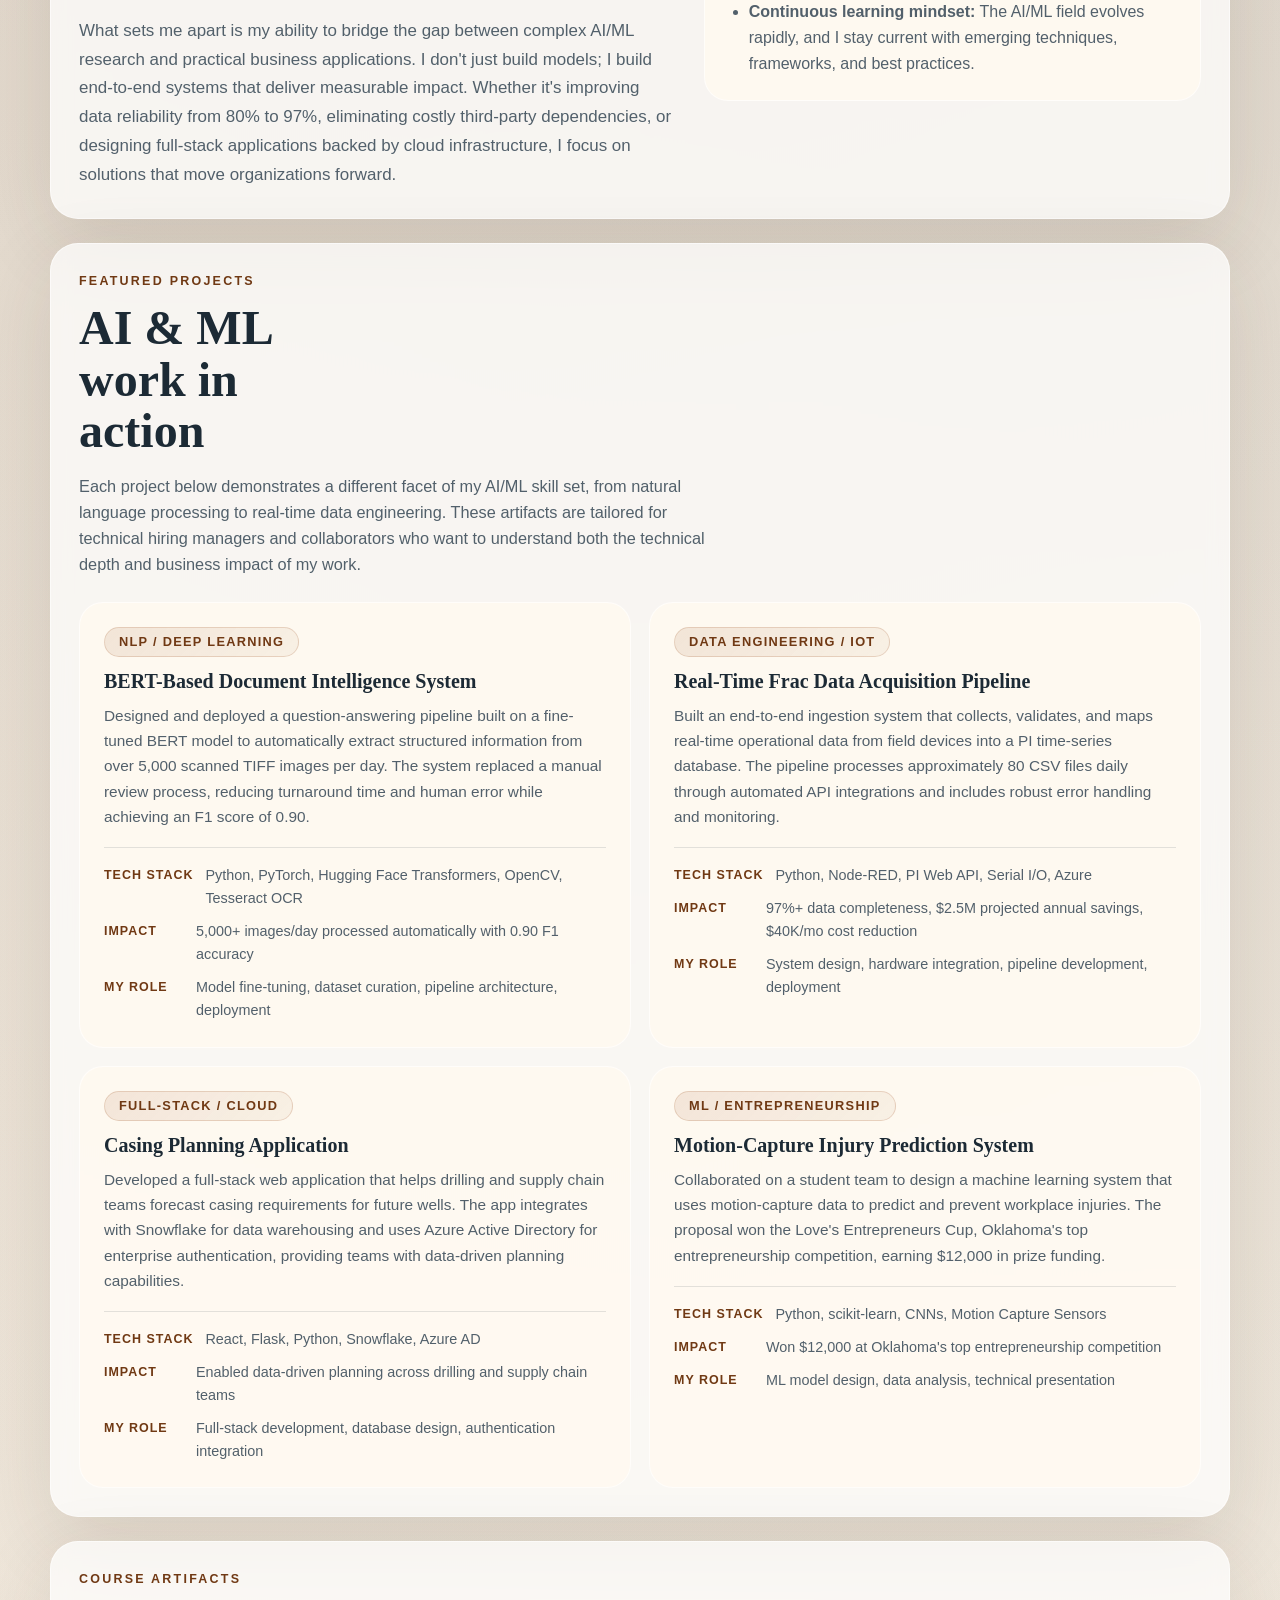
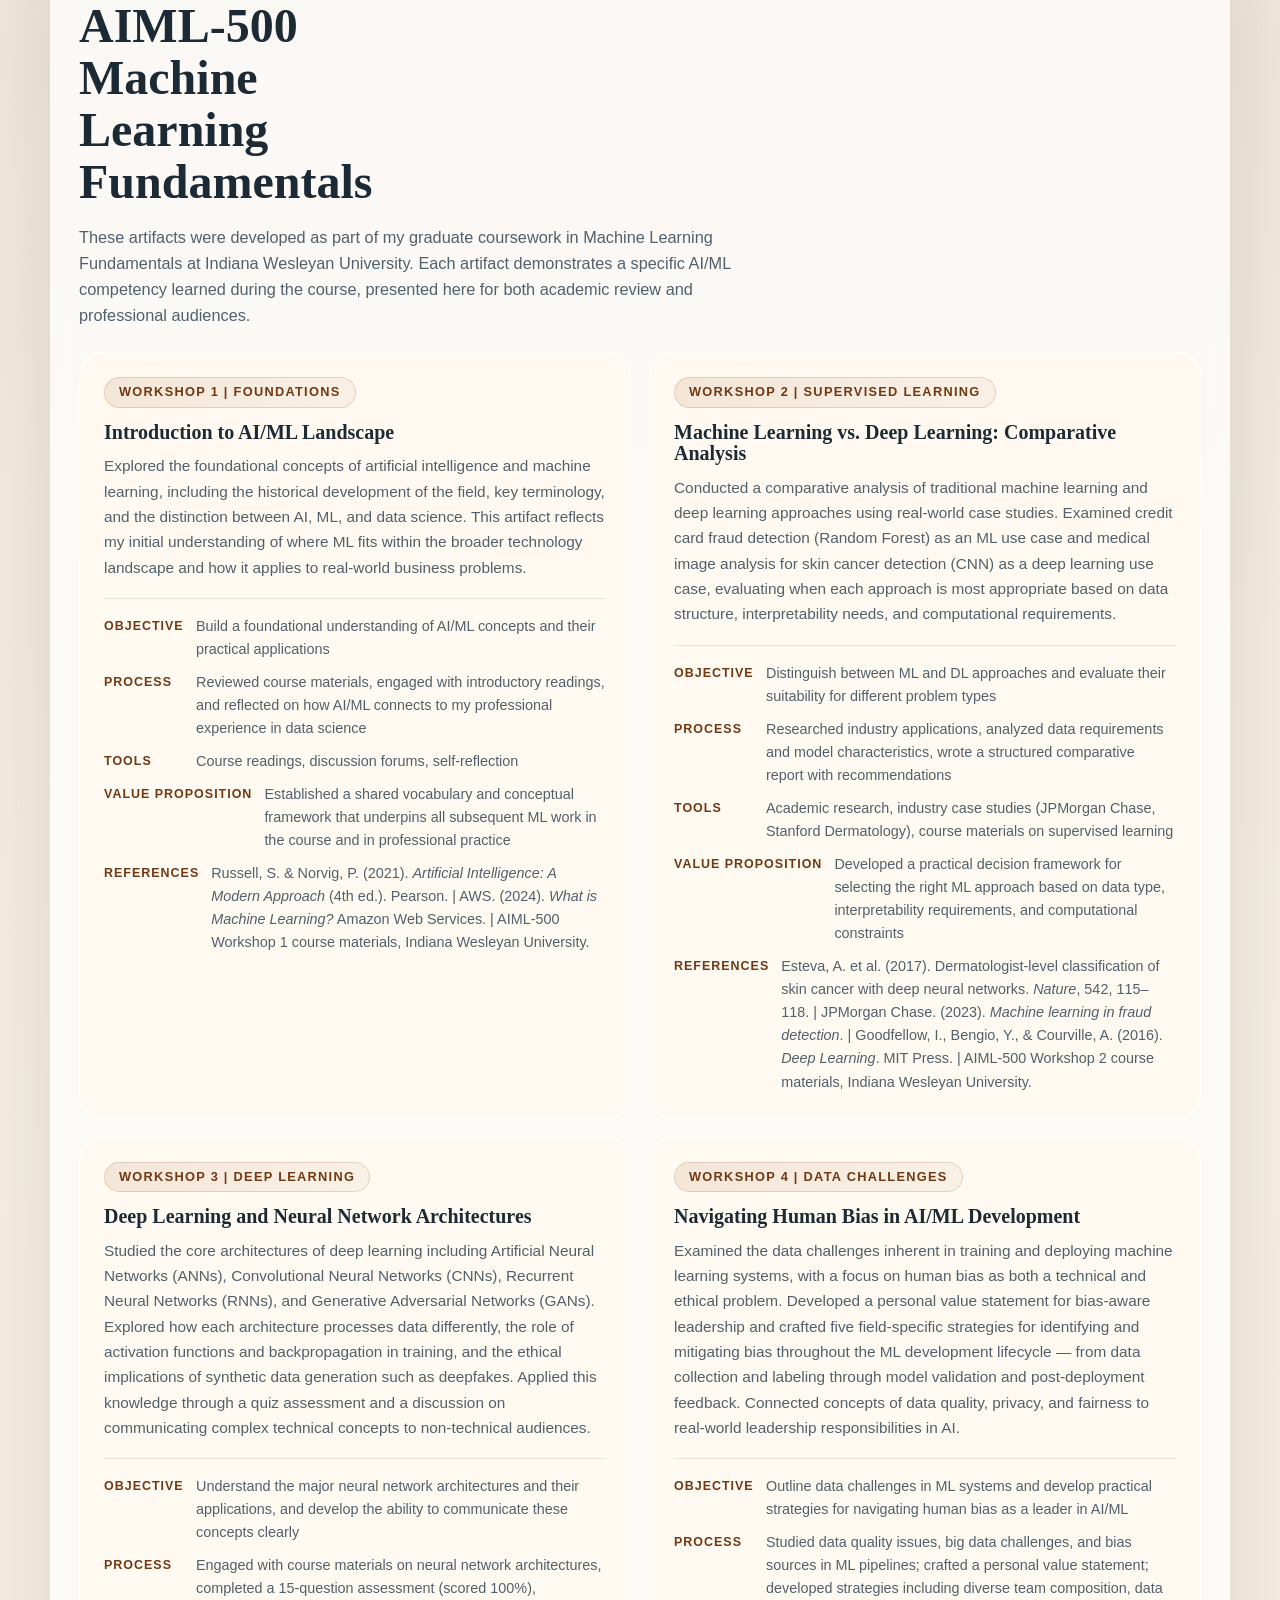
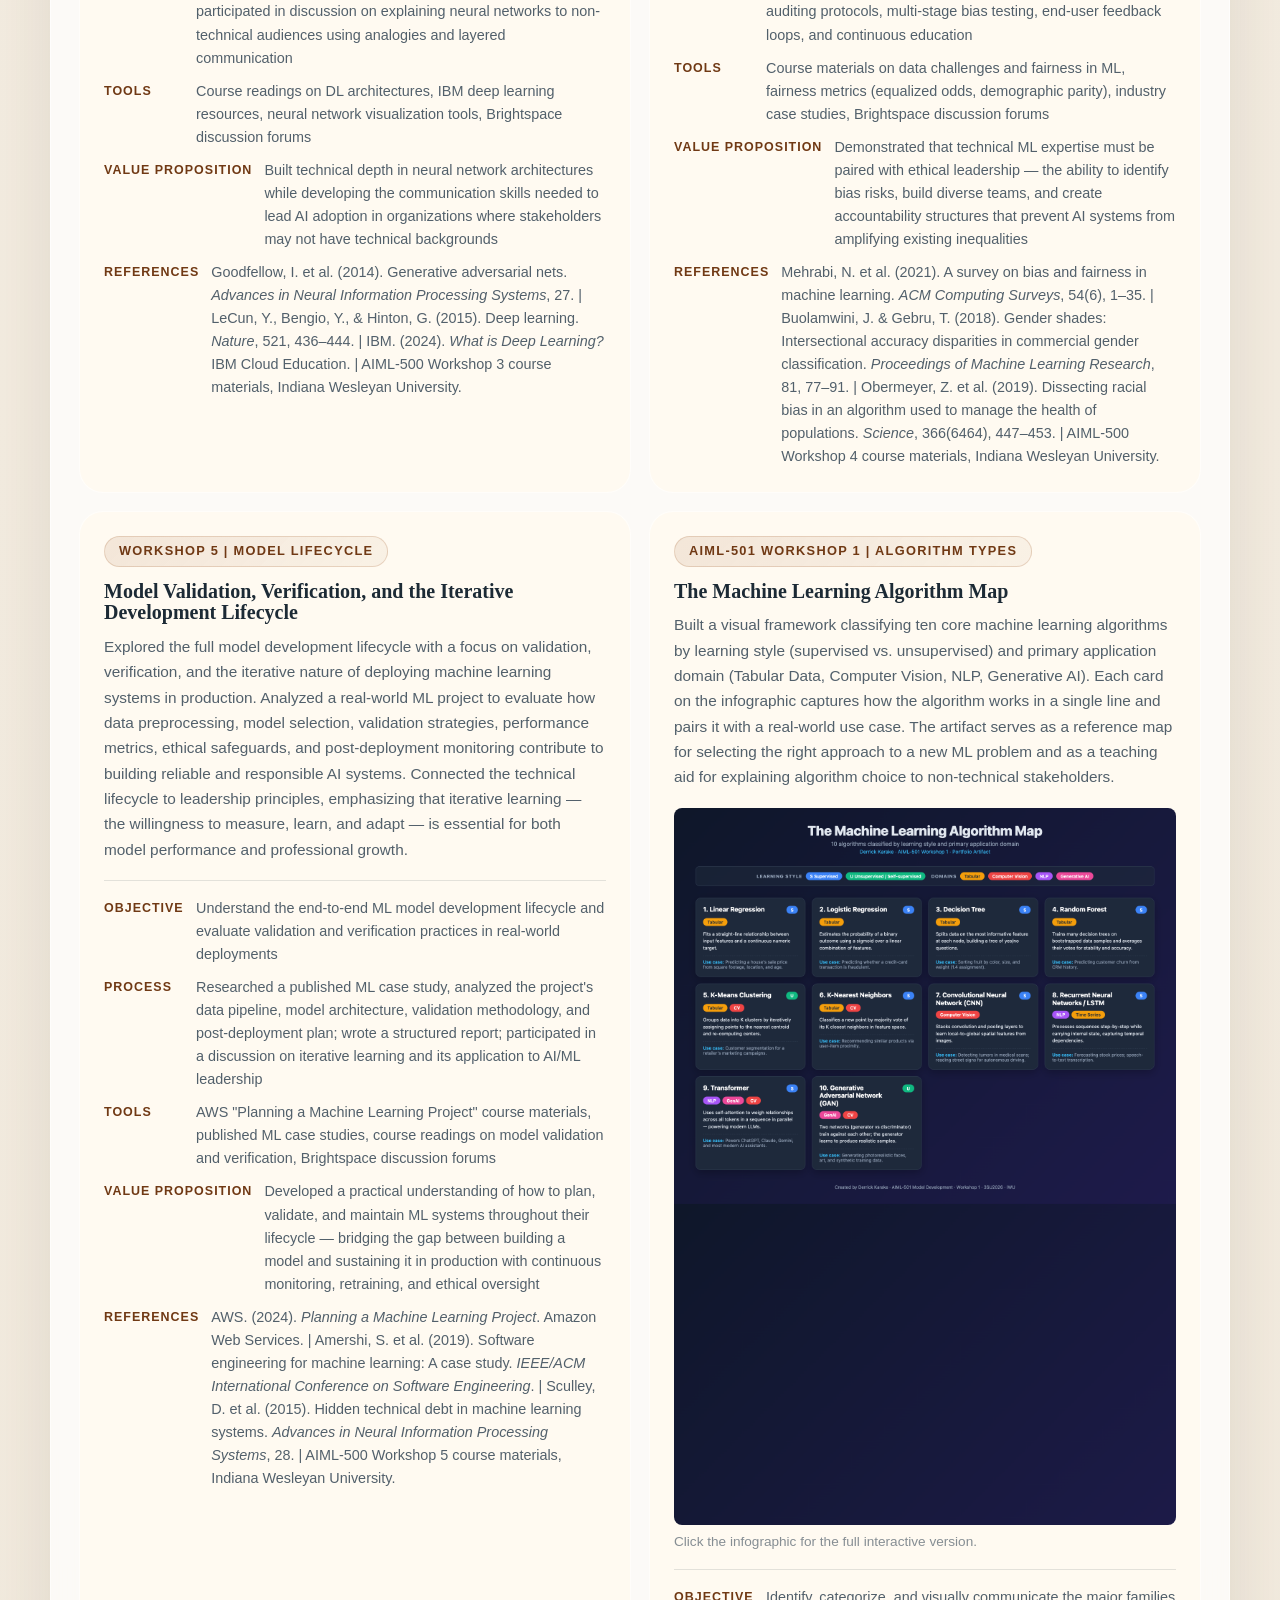
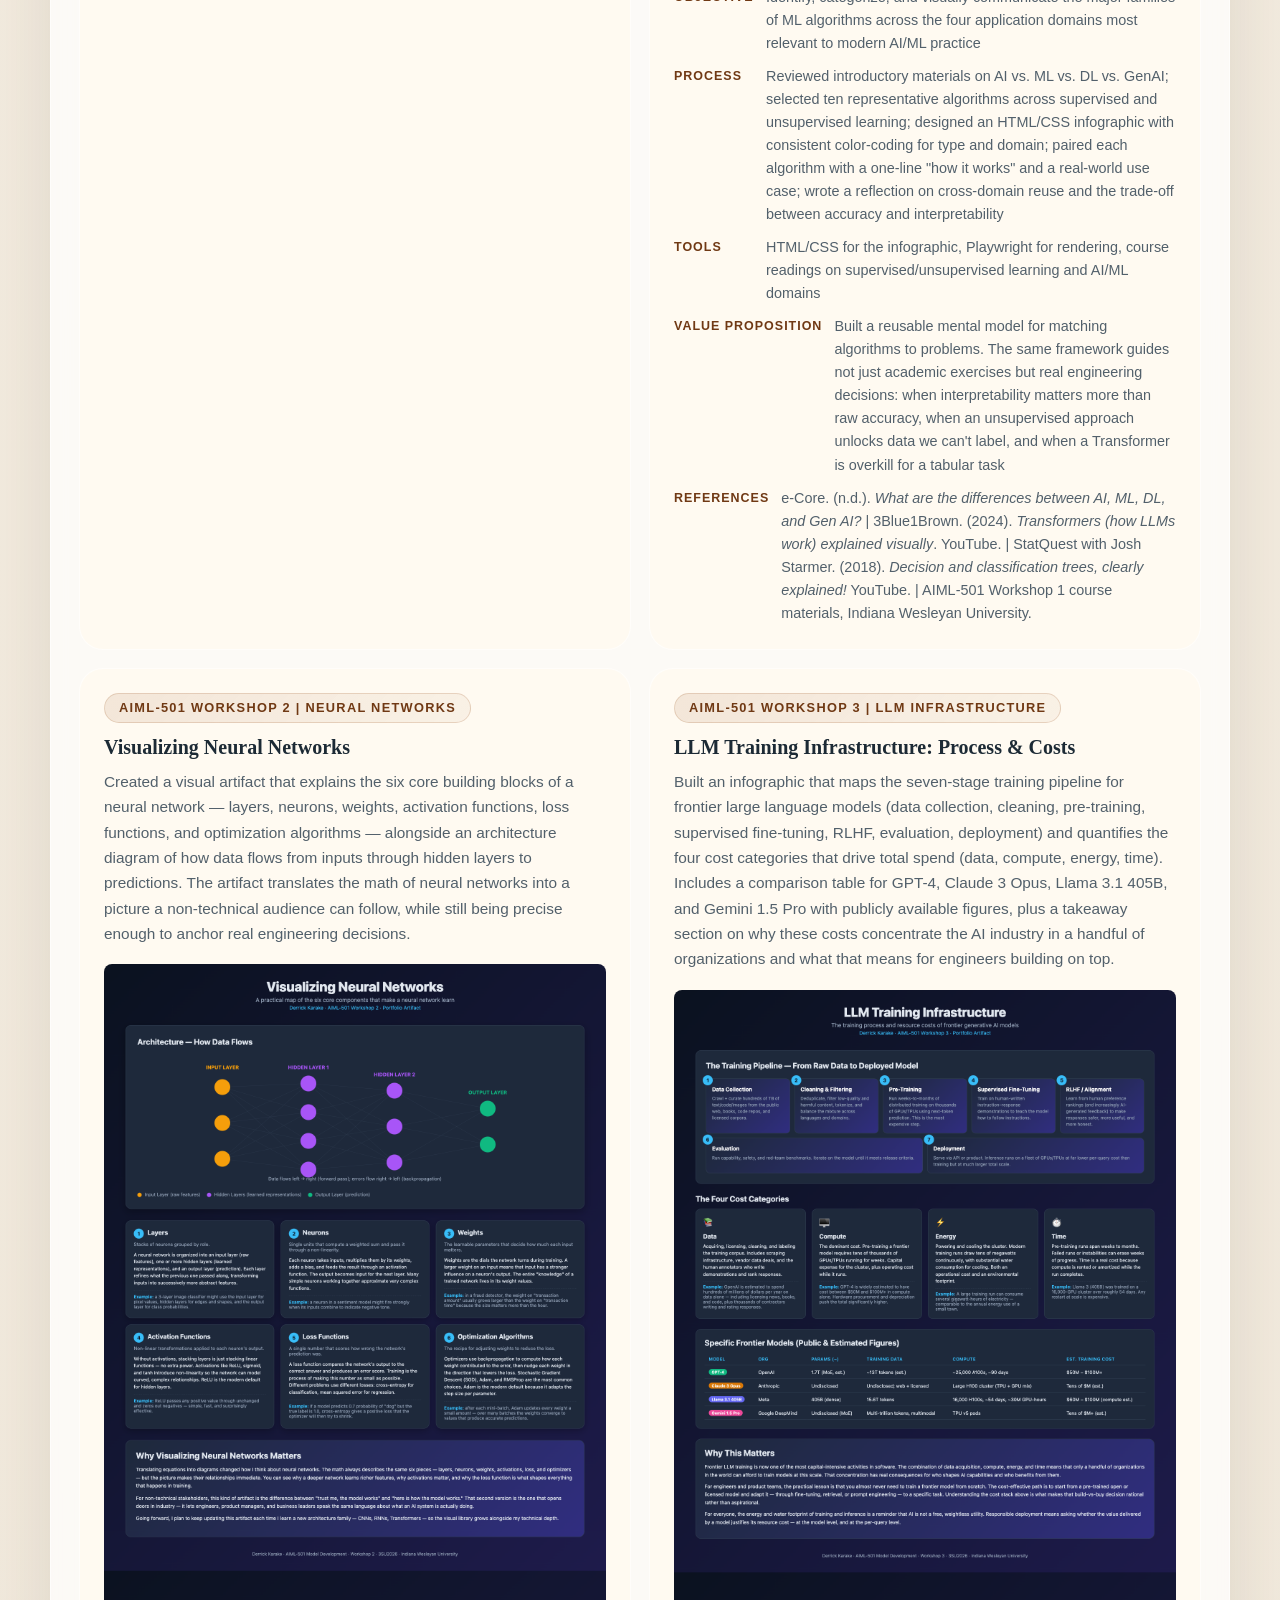
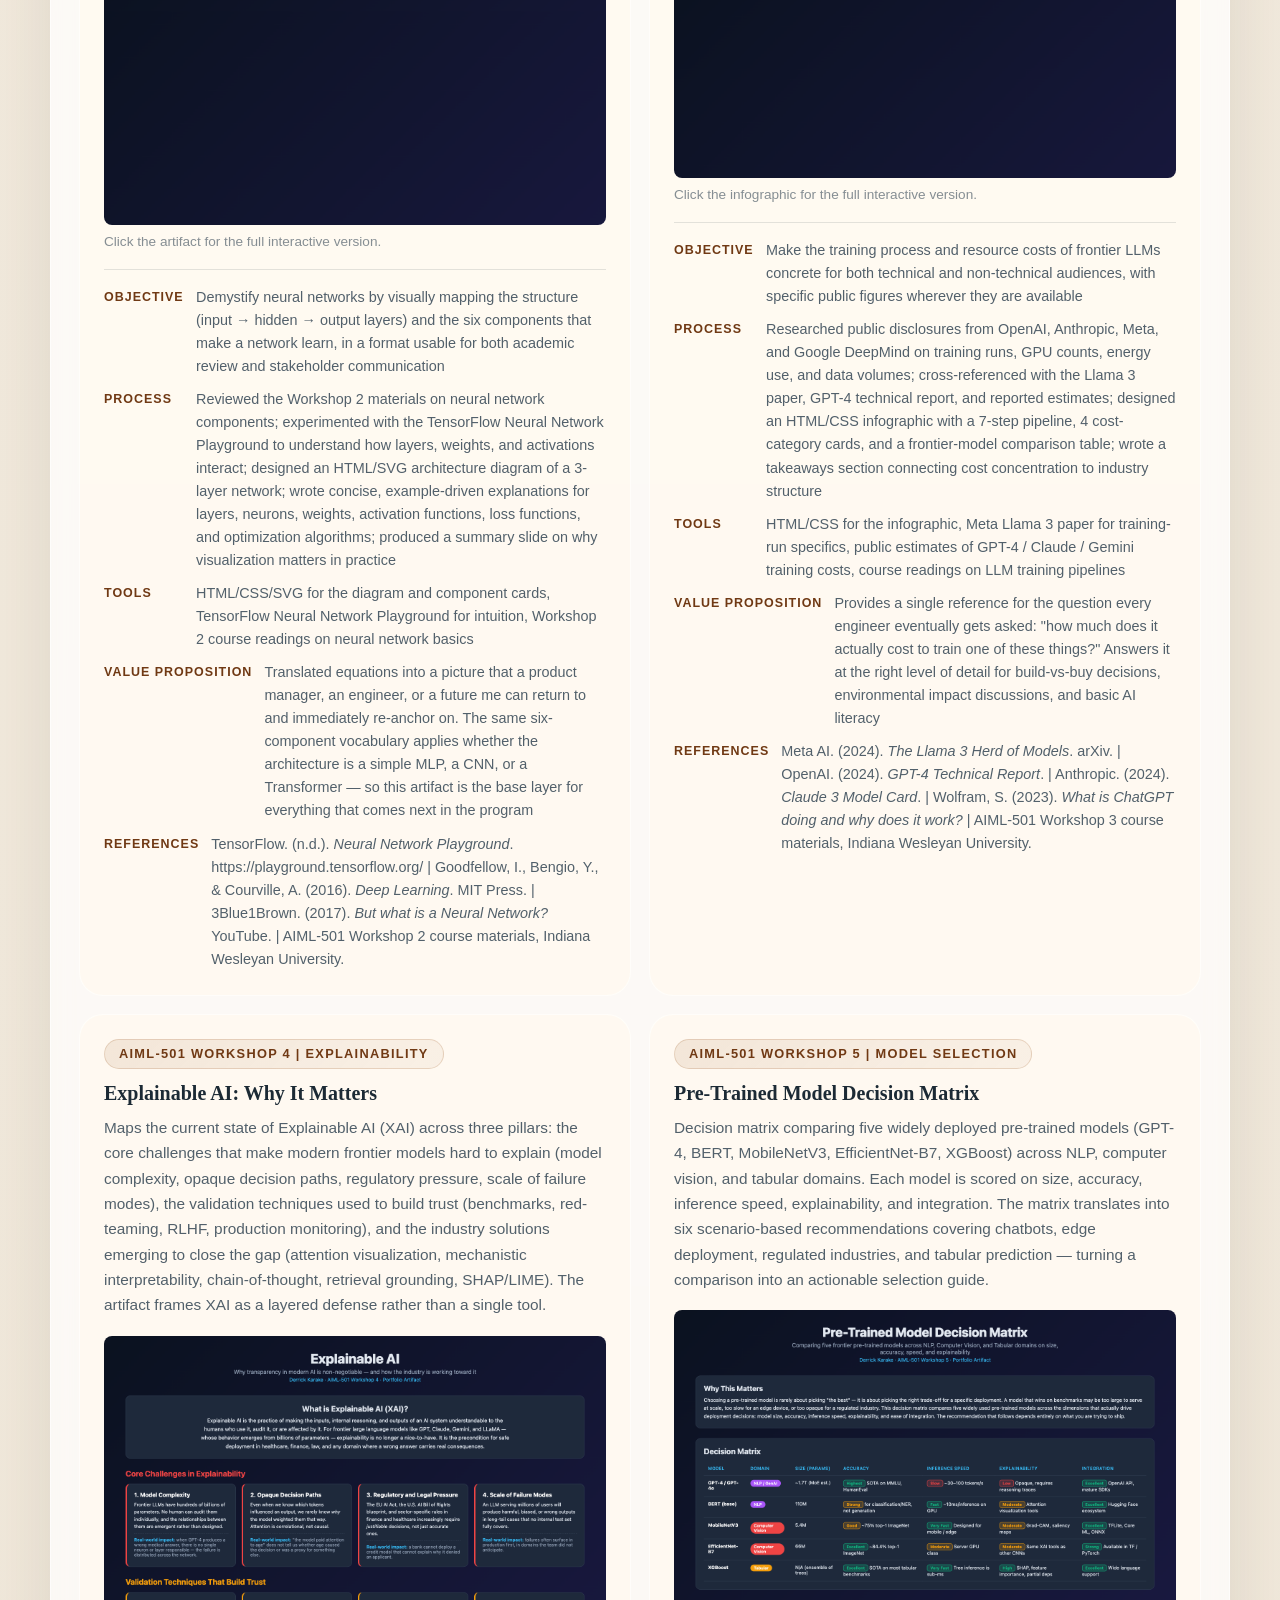
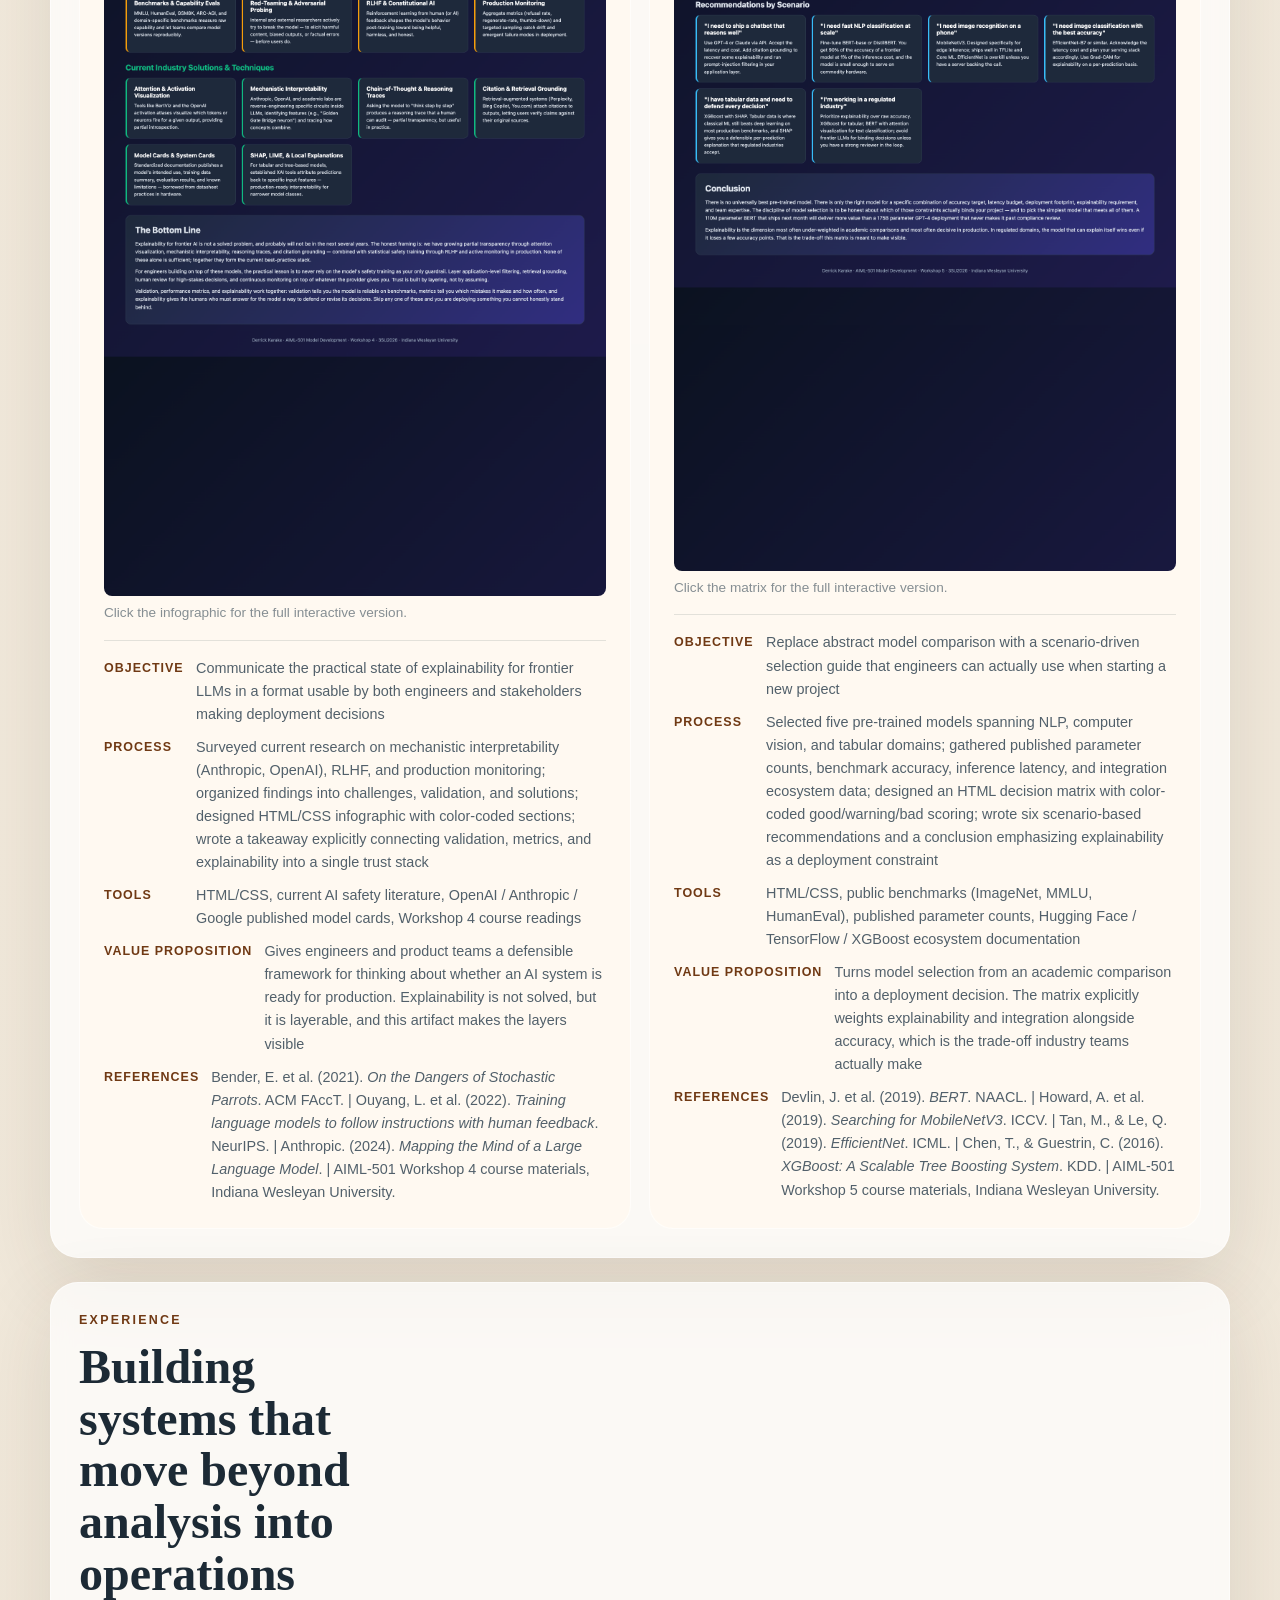
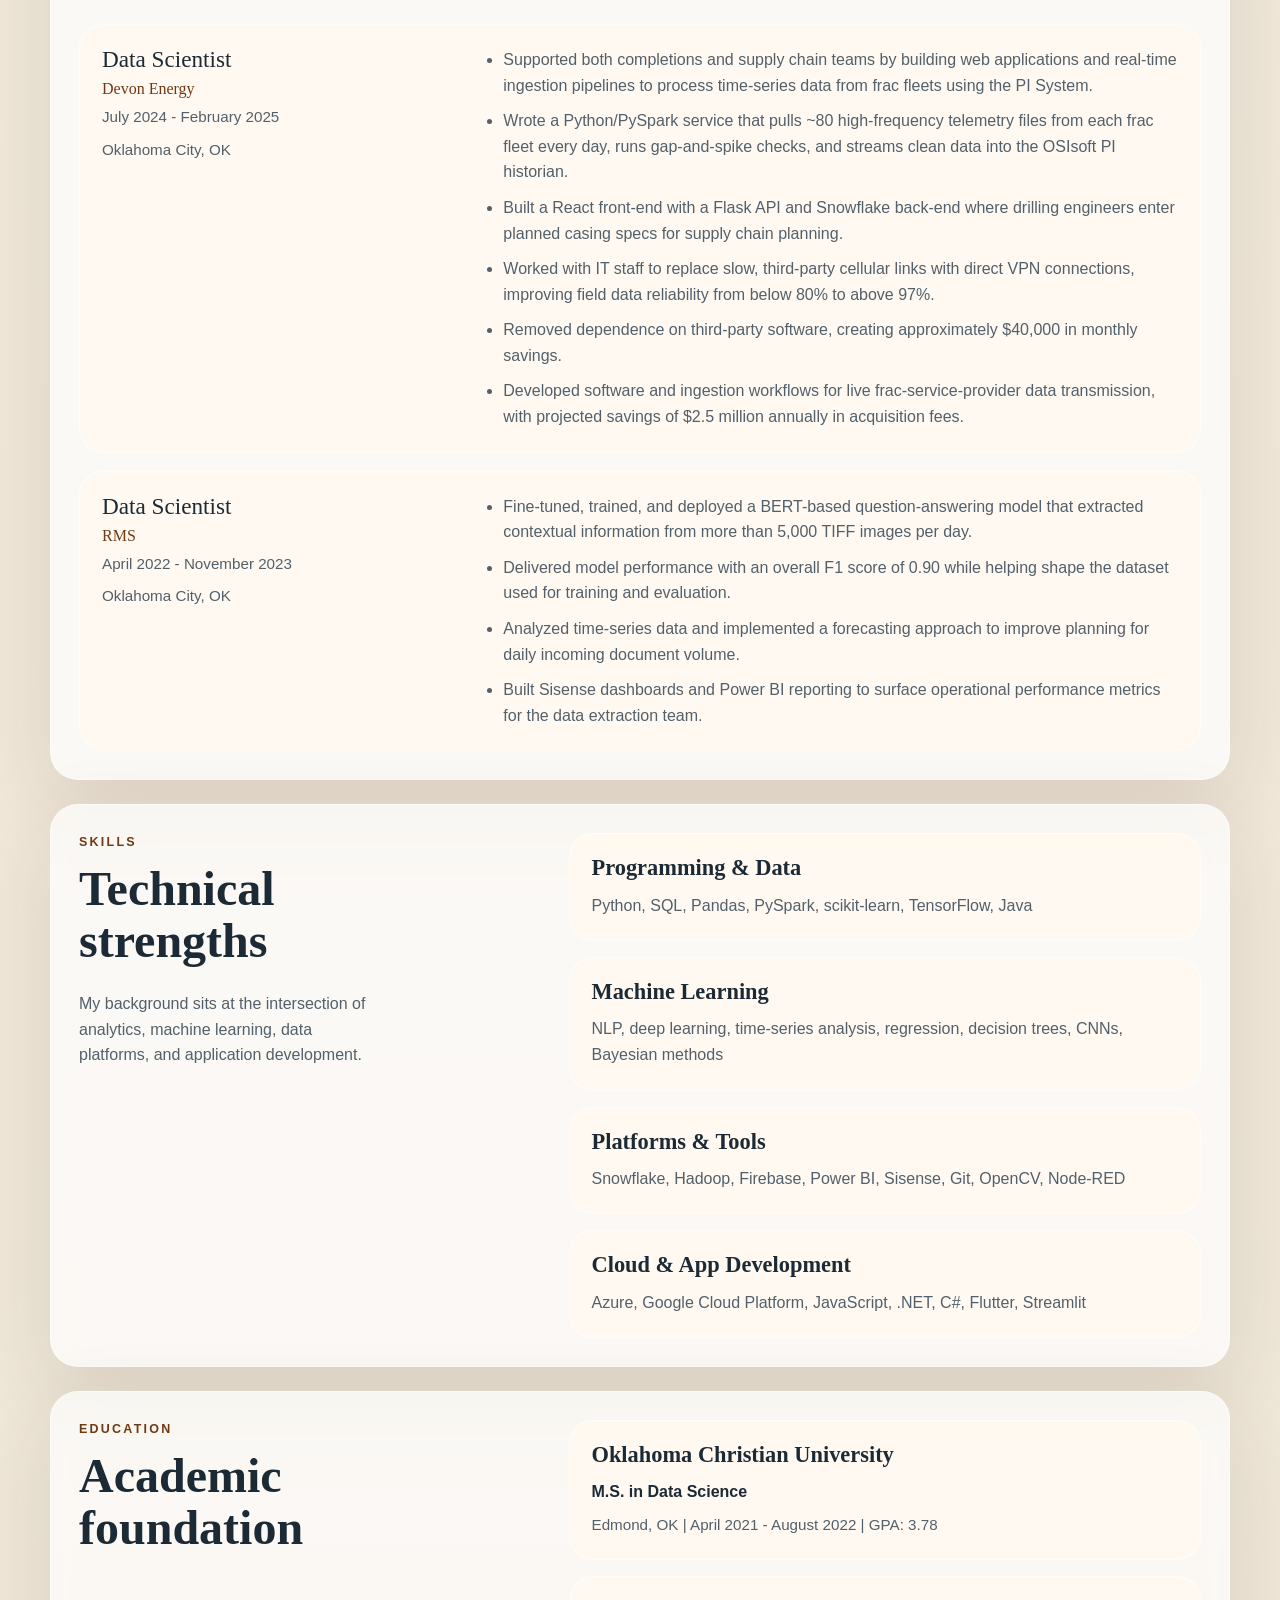
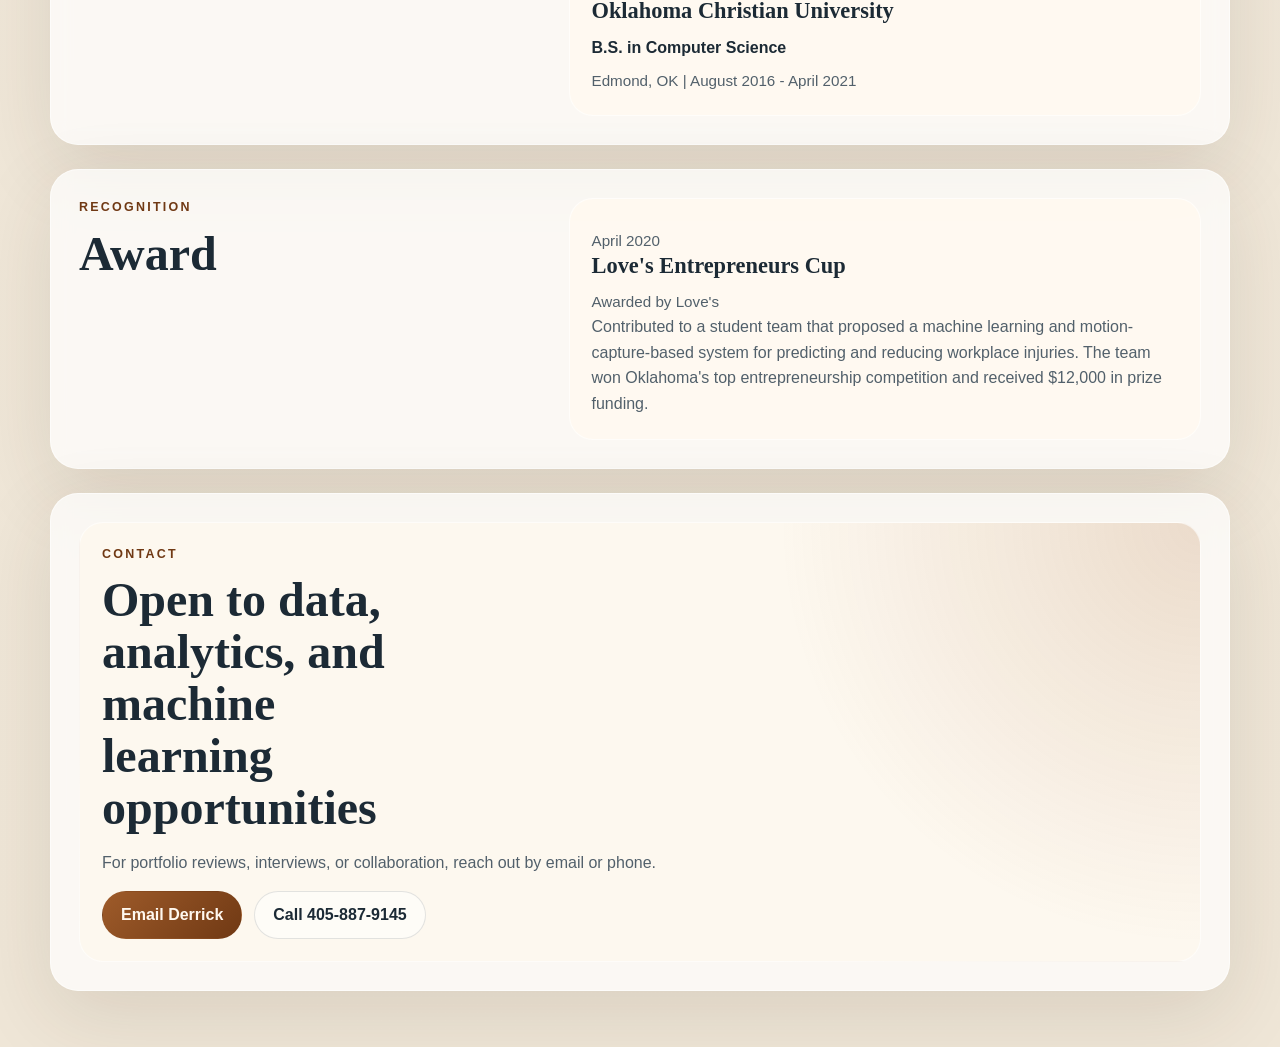
==== commit 7187d27b: "Add AIML-501 W4 + W5 portfolio artifacts: XAI + Decision Matrix Adds 9th and 10th course artifacts: " ====
--- a/index.html
+++ b/index.html
@@ -488,6 +488,76 @@
                 </div>
               </div>
             </article>
+            <article class="project-card">
+              <div class="project-tag">AIML-501 Workshop 4 | Explainability</div>
+              <h3>Explainable AI: Why It Matters</h3>
+              <p class="project-description">
+                Maps the current state of Explainable AI (XAI) across three pillars: the core challenges that make modern frontier models hard to explain (model complexity, opaque decision paths, regulatory pressure, scale of failure modes), the validation techniques used to build trust (benchmarks, red-teaming, RLHF, production monitoring), and the industry solutions emerging to close the gap (attention visualization, mechanistic interpretability, chain-of-thought, retrieval grounding, SHAP/LIME). The artifact frames XAI as a layered defense rather than a single tool.
+              </p>
+              <div style="margin: 16px 0;">
+                <a href="aiml501_xai_explainability.html" target="_blank" rel="noopener">
+                  <img src="images/aiml501_w4_xai.png" alt="Explainable AI infographic — challenges, validation, industry solutions" style="max-width: 100%; height: auto; border-radius: 8px; display: block;" />
+                </a>
+                <p style="font-size: 0.85em; opacity: 0.7; margin-top: 6px;">Click the infographic for the full interactive version.</p>
+              </div>
+              <div class="project-details">
+                <div class="detail-item">
+                  <span class="detail-label">Objective</span>
+                  <span class="detail-value">Communicate the practical state of explainability for frontier LLMs in a format usable by both engineers and stakeholders making deployment decisions</span>
+                </div>
+                <div class="detail-item">
+                  <span class="detail-label">Process</span>
+                  <span class="detail-value">Surveyed current research on mechanistic interpretability (Anthropic, OpenAI), RLHF, and production monitoring; organized findings into challenges, validation, and solutions; designed HTML/CSS infographic with color-coded sections; wrote a takeaway explicitly connecting validation, metrics, and explainability into a single trust stack</span>
+                </div>
+                <div class="detail-item">
+                  <span class="detail-label">Tools</span>
+                  <span class="detail-value">HTML/CSS, current AI safety literature, OpenAI / Anthropic / Google published model cards, Workshop 4 course readings</span>
+                </div>
+                <div class="detail-item">
+                  <span class="detail-label">Value Proposition</span>
+                  <span class="detail-value">Gives engineers and product teams a defensible framework for thinking about whether an AI system is ready for production. Explainability is not solved, but it is layerable, and this artifact makes the layers visible</span>
+                </div>
+                <div class="detail-item">
+                  <span class="detail-label">References</span>
+                  <span class="detail-value">Bender, E. et al. (2021). <em>On the Dangers of Stochastic Parrots</em>. ACM FAccT. | Ouyang, L. et al. (2022). <em>Training language models to follow instructions with human feedback</em>. NeurIPS. | Anthropic. (2024). <em>Mapping the Mind of a Large Language Model</em>. | AIML-501 Workshop 4 course materials, Indiana Wesleyan University.</span>
+                </div>
+              </div>
+            </article>
+            <article class="project-card">
+              <div class="project-tag">AIML-501 Workshop 5 | Model Selection</div>
+              <h3>Pre-Trained Model Decision Matrix</h3>
+              <p class="project-description">
+                Decision matrix comparing five widely deployed pre-trained models (GPT-4, BERT, MobileNetV3, EfficientNet-B7, XGBoost) across NLP, computer vision, and tabular domains. Each model is scored on size, accuracy, inference speed, explainability, and integration. The matrix translates into six scenario-based recommendations covering chatbots, edge deployment, regulated industries, and tabular prediction — turning a comparison into an actionable selection guide.
+              </p>
+              <div style="margin: 16px 0;">
+                <a href="aiml501_decision_matrix.html" target="_blank" rel="noopener">
+                  <img src="images/aiml501_w5_decision_matrix.png" alt="Pre-trained model decision matrix — five models compared across deployment criteria" style="max-width: 100%; height: auto; border-radius: 8px; display: block;" />
+                </a>
+                <p style="font-size: 0.85em; opacity: 0.7; margin-top: 6px;">Click the matrix for the full interactive version.</p>
+              </div>
+              <div class="project-details">
+                <div class="detail-item">
+                  <span class="detail-label">Objective</span>
+                  <span class="detail-value">Replace abstract model comparison with a scenario-driven selection guide that engineers can actually use when starting a new project</span>
+                </div>
+                <div class="detail-item">
+                  <span class="detail-label">Process</span>
+                  <span class="detail-value">Selected five pre-trained models spanning NLP, computer vision, and tabular domains; gathered published parameter counts, benchmark accuracy, inference latency, and integration ecosystem data; designed an HTML decision matrix with color-coded good/warning/bad scoring; wrote six scenario-based recommendations and a conclusion emphasizing explainability as a deployment constraint</span>
+                </div>
+                <div class="detail-item">
+                  <span class="detail-label">Tools</span>
+                  <span class="detail-value">HTML/CSS, public benchmarks (ImageNet, MMLU, HumanEval), published parameter counts, Hugging Face / TensorFlow / XGBoost ecosystem documentation</span>
+                </div>
+                <div class="detail-item">
+                  <span class="detail-label">Value Proposition</span>
+                  <span class="detail-value">Turns model selection from an academic comparison into a deployment decision. The matrix explicitly weights explainability and integration alongside accuracy, which is the trade-off industry teams actually make</span>
+                </div>
+                <div class="detail-item">
+                  <span class="detail-label">References</span>
+                  <span class="detail-value">Devlin, J. et al. (2019). <em>BERT</em>. NAACL. | Howard, A. et al. (2019). <em>Searching for MobileNetV3</em>. ICCV. | Tan, M., &amp; Le, Q. (2019). <em>EfficientNet</em>. ICML. | Chen, T., &amp; Guestrin, C. (2016). <em>XGBoost: A Scalable Tree Boosting System</em>. KDD. | AIML-501 Workshop 5 course materials, Indiana Wesleyan University.</span>
+                </div>
+              </div>
+            </article>
           </div>
         </section>
 
